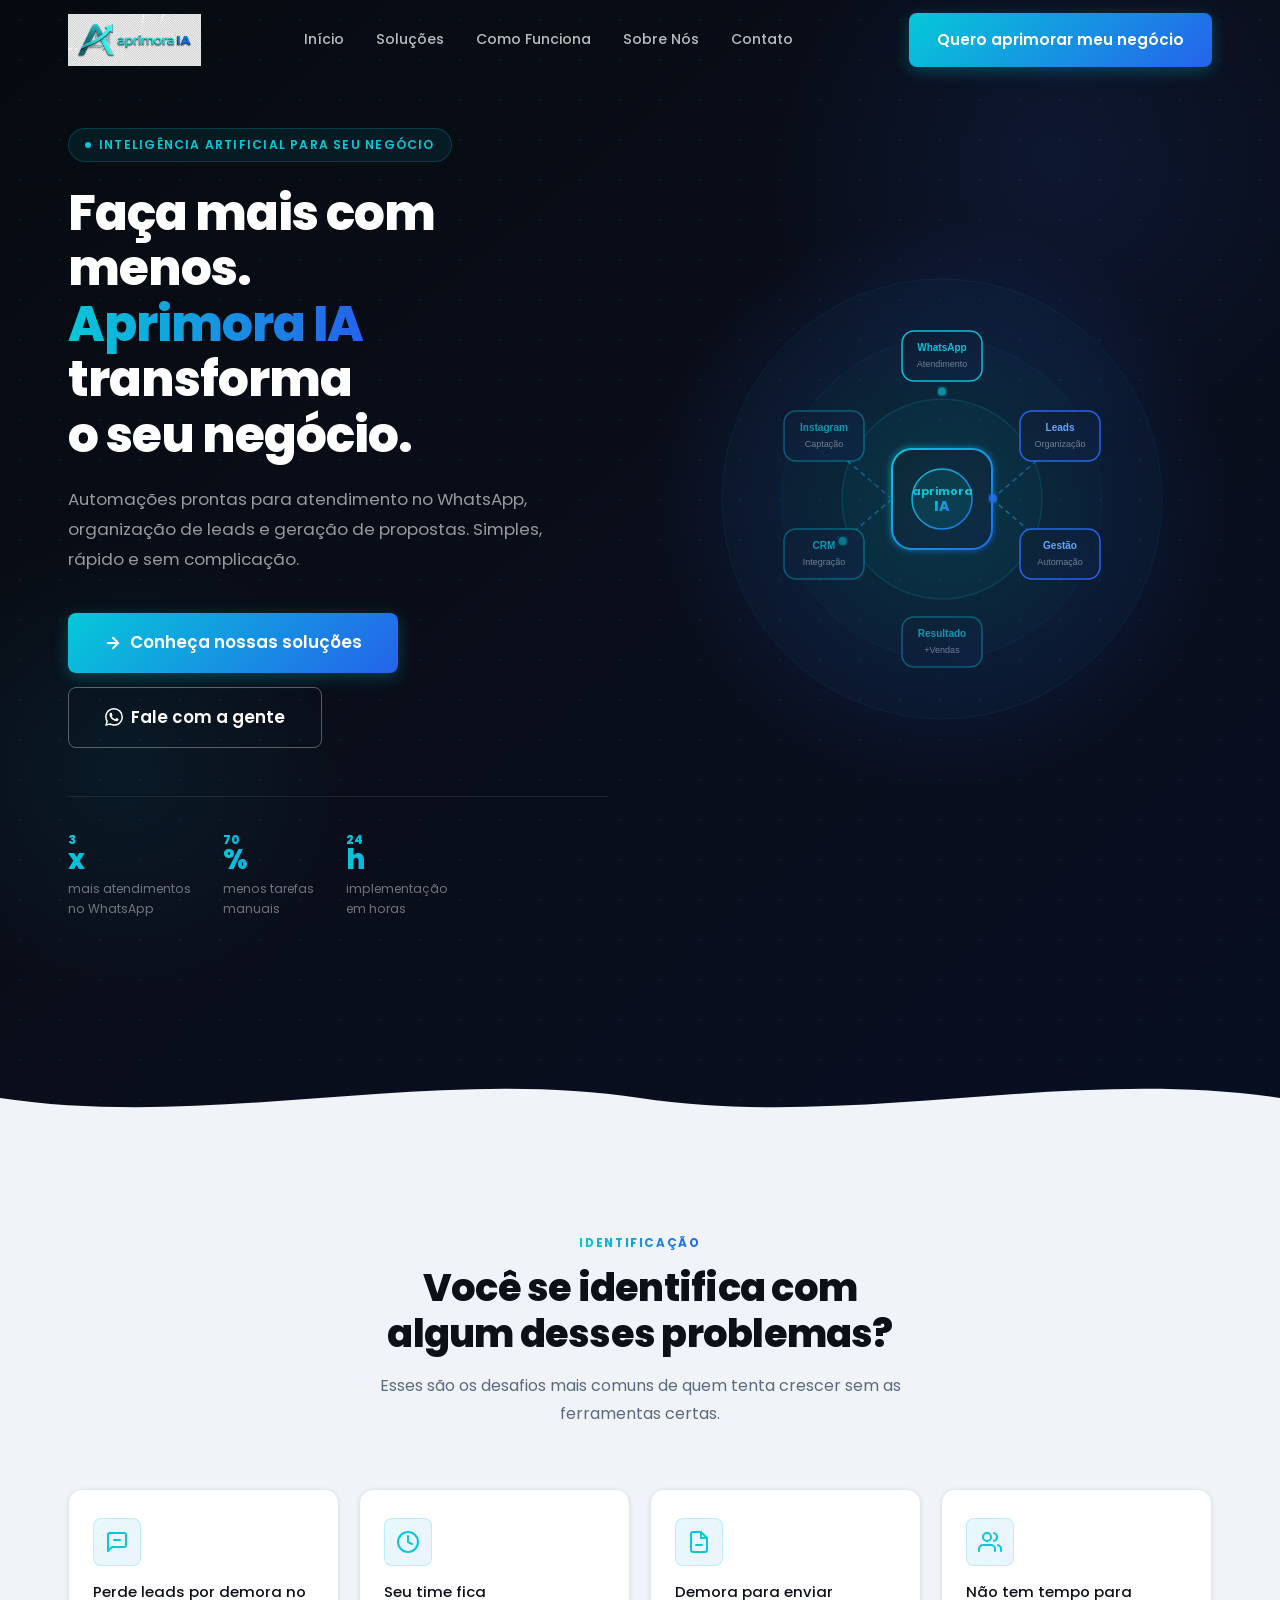
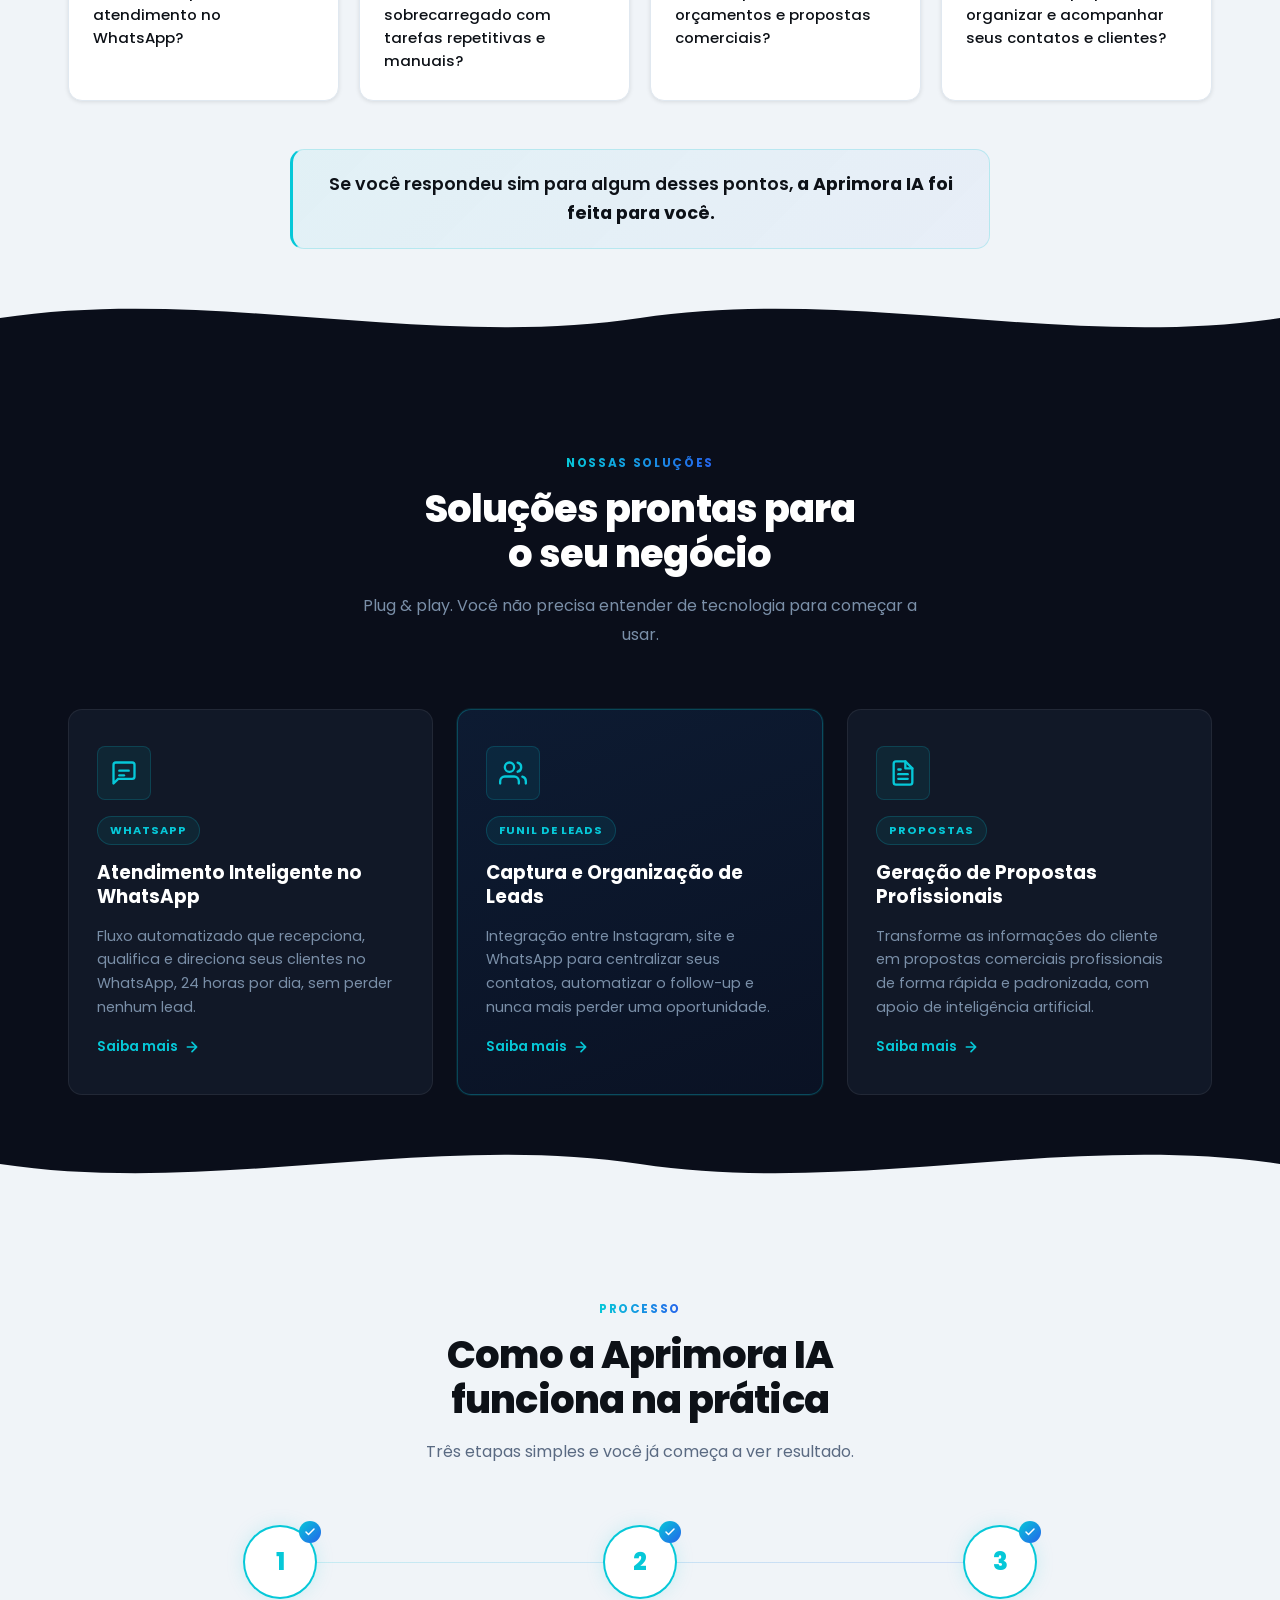
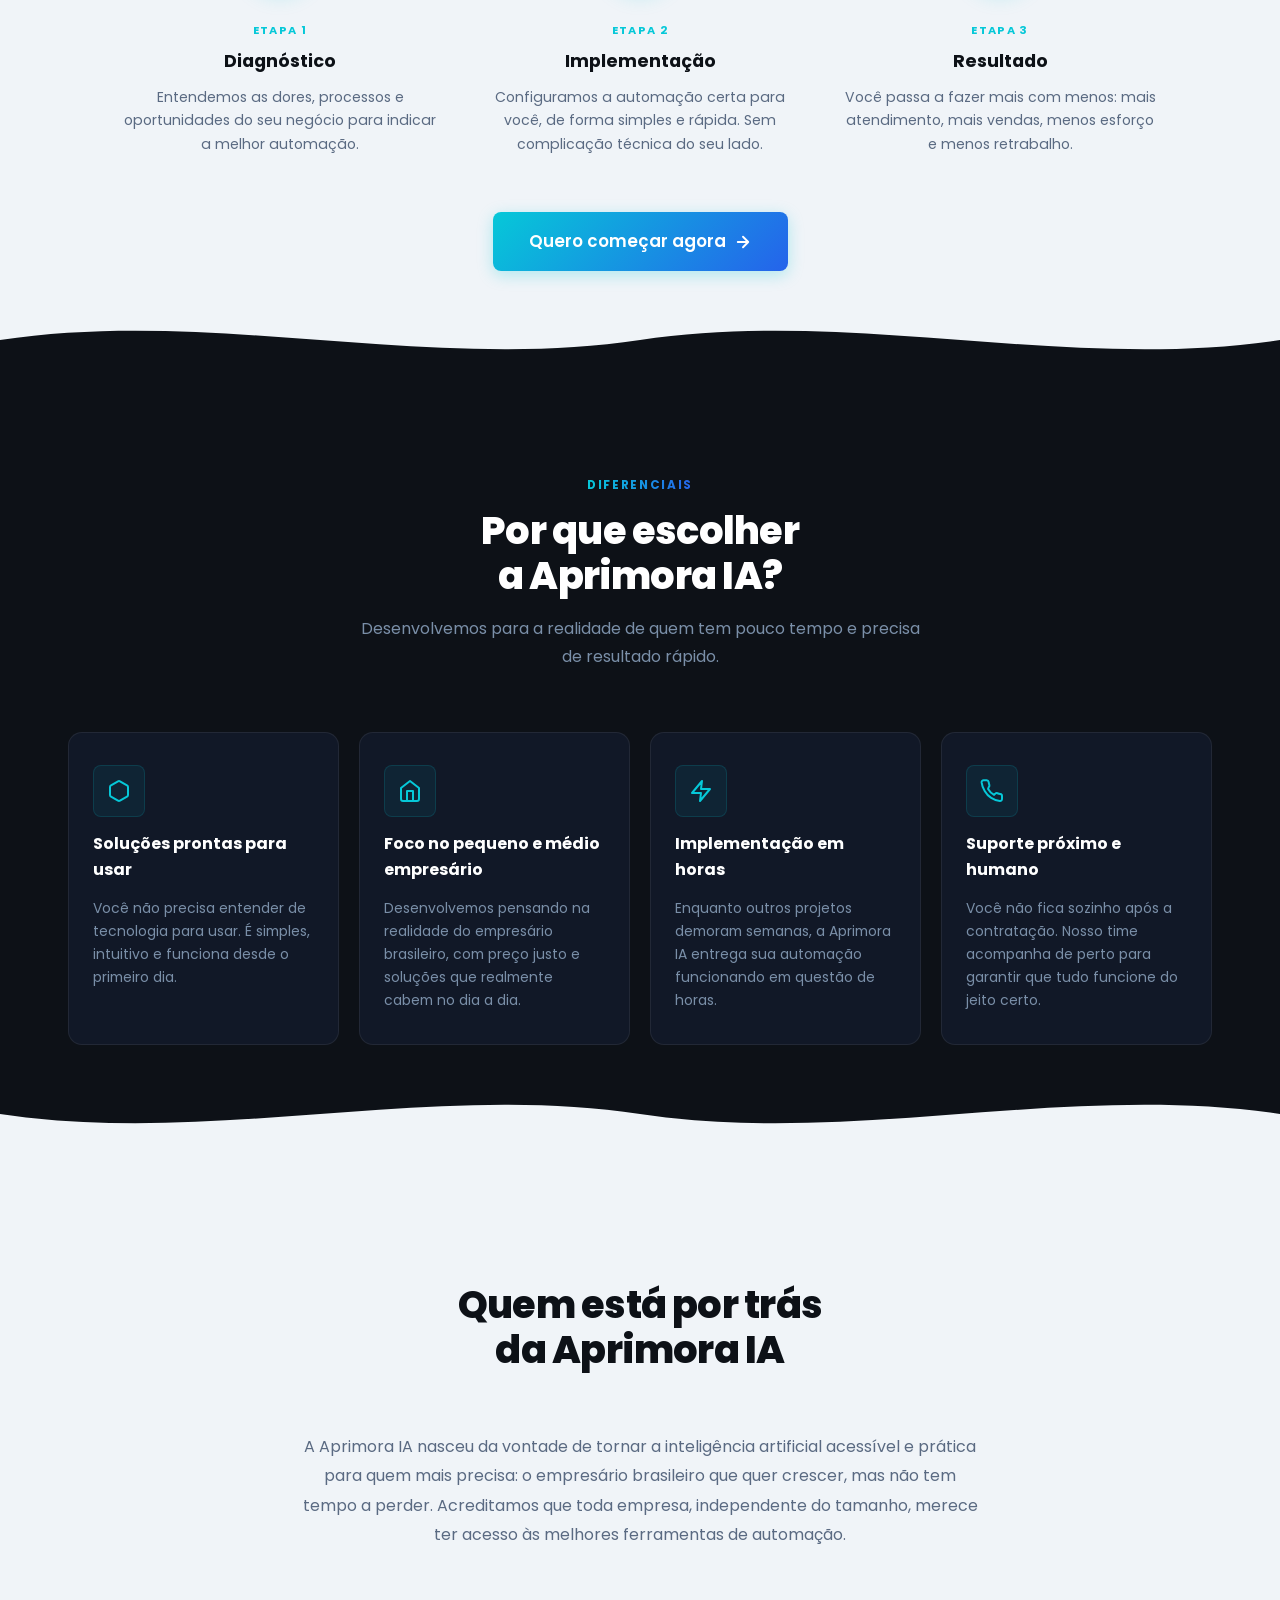
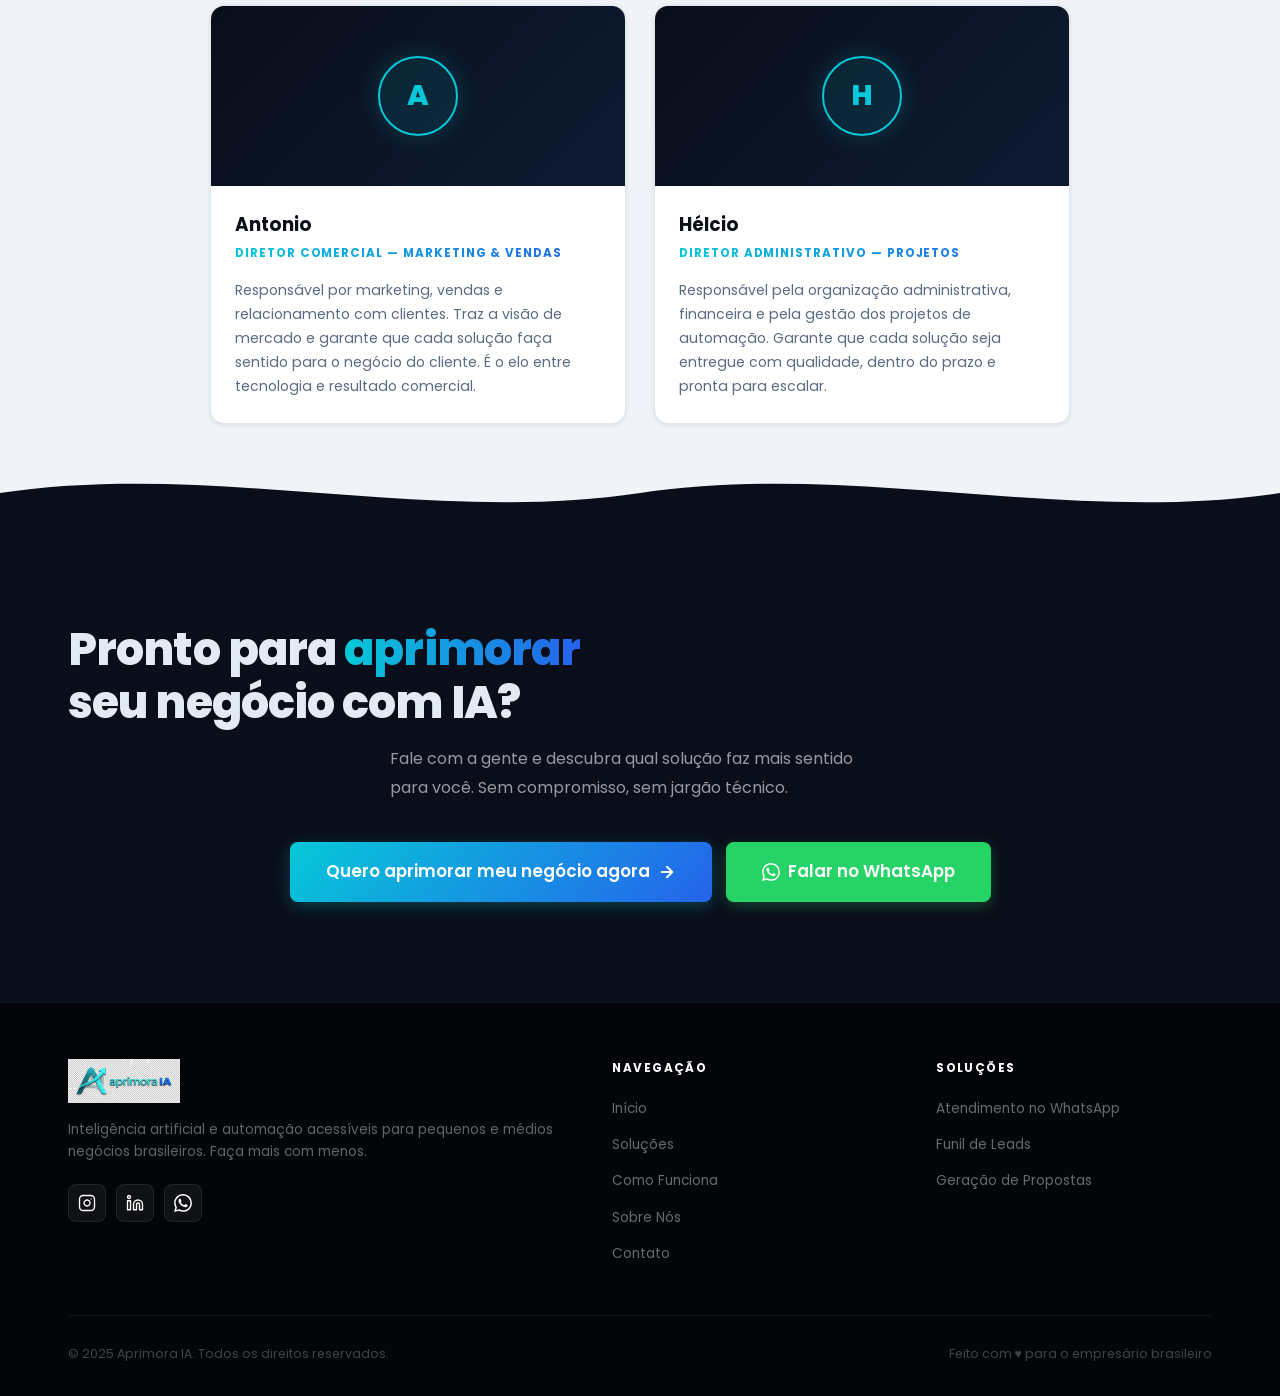
==== index.html @ 44a5aede "feat: aplica logo 3 transparente" ====
<!DOCTYPE html>
<html lang="pt-BR">
<head>
  <meta charset="UTF-8" />
  <meta name="viewport" content="width=device-width, initial-scale=1.0" />
  <meta name="description" content="Aprimora IA — Automações com Inteligência Artificial para pequenos e médios negócios. Atendimento no WhatsApp, organização de leads e geração de propostas." />
  <meta name="keywords" content="automação, inteligência artificial, WhatsApp, leads, propostas, PME, pequenas empresas" />
  <meta property="og:title" content="Aprimora IA — Faça mais com menos" />
  <meta property="og:description" content="Automações prontas para atendimento no WhatsApp, organização de leads e geração de propostas. Simples, rápido e sem complicação." />
  <meta property="og:type" content="website" />
  <title>Aprimora IA — Faça mais com menos</title>
  <link rel="preconnect" href="https://fonts.googleapis.com" />
  <link rel="preconnect" href="https://fonts.gstatic.com" crossorigin />
  <link href="https://fonts.googleapis.com/css2?family=Poppins:wght@400;500;600;700;800&display=swap" rel="stylesheet" />
  <link rel="stylesheet" href="public/css/style.css" />
</head>
<body>

<!-- ==========================================
     HEADER
     ========================================== -->
<header id="header">
  <div class="container">
    <div class="header-inner">
      <a href="#inicio" class="logo">
        <img src="public/logo/logo 3 transparente.png" alt="Aprimora IA" />
      </a>
      <nav class="nav-links">
        <a href="#hero">Início</a>
        <a href="#solucoes">Soluções</a>
        <a href="#como-funciona">Como Funciona</a>
        <a href="#sobre">Sobre Nós</a>
        <a href="#contato">Contato</a>
      </nav>
      <a href="https://wa.me/5500000000000" target="_blank" rel="noopener" class="btn btn-primary nav-cta">
        Quero aprimorar meu negócio
      </a>
      <button class="hamburger" id="hamburger" aria-label="Abrir menu">
        <span></span><span></span><span></span>
      </button>
    </div>
  </div>
</header>

<!-- Mobile Menu -->
<nav class="mobile-menu" id="mobile-menu">
  <a href="#inicio">Início</a>
  <a href="#solucoes">Soluções</a>
  <a href="#como-funciona">Como Funciona</a>
  <a href="#sobre">Sobre Nós</a>
  <a href="#contato">Contato</a>
  <a href="https://wa.me/5500000000000" target="_blank" rel="noopener" class="btn btn-primary">Quero aprimorar meu negócio</a>
</nav>


<!-- ==========================================
     HERO
     ========================================== -->
<section id="hero">
  <div class="hero-bg-dots"></div>
  <div class="ambient-1"></div>
  <div class="ambient-2"></div>
  <div class="container">
    <div class="hero-inner">
      <div class="hero-content">
        <div class="hero-badge fade-in">
          <span class="hero-badge-dot"></span>
          Inteligência Artificial para seu negócio
        </div>
        <h1 class="hero-title fade-in fade-in-delay-1">
          Faça mais com menos.<br />
          <span class="highlight">Aprimora IA</span> transforma<br />
          o seu negócio.
        </h1>
        <p class="hero-subtitle fade-in fade-in-delay-2">
          Automações prontas para atendimento no WhatsApp, organização de leads e geração de propostas. Simples, rápido e sem complicação.
        </p>
        <div class="hero-actions fade-in fade-in-delay-3">
          <a href="#solucoes" class="btn btn-primary btn-lg">
            <!-- Arrow right icon -->
            <svg width="18" height="18" viewBox="0 0 24 24" fill="none" stroke="currentColor" stroke-width="2.5" stroke-linecap="round" stroke-linejoin="round"><path d="M5 12h14M12 5l7 7-7 7"/></svg>
            Conheça nossas soluções
          </a>
          <a href="https://wa.me/5500000000000" target="_blank" rel="noopener" class="btn btn-outline-white btn-lg">
            <!-- WhatsApp icon -->
            <svg width="18" height="18" viewBox="0 0 24 24" fill="currentColor"><path d="M17.472 14.382c-.297-.149-1.758-.867-2.03-.967-.273-.099-.471-.148-.67.15-.197.297-.767.966-.94 1.164-.173.199-.347.223-.644.075-.297-.15-1.255-.463-2.39-1.475-.883-.788-1.48-1.761-1.653-2.059-.173-.297-.018-.458.13-.606.134-.133.298-.347.446-.52.149-.174.198-.298.298-.497.099-.198.05-.371-.025-.52-.075-.149-.669-1.612-.916-2.207-.242-.579-.487-.5-.669-.51-.173-.008-.371-.01-.57-.01-.198 0-.52.074-.792.372-.272.297-1.04 1.016-1.04 2.479 0 1.462 1.065 2.875 1.213 3.074.149.198 2.096 3.2 5.077 4.487.709.306 1.262.489 1.694.625.712.227 1.36.195 1.871.118.571-.085 1.758-.719 2.006-1.413.248-.694.248-1.289.173-1.413-.074-.124-.272-.198-.57-.347m-5.421 7.403h-.004a9.87 9.87 0 01-5.031-1.378l-.361-.214-3.741.982.998-3.648-.235-.374a9.86 9.86 0 01-1.51-5.26c.001-5.45 4.436-9.884 9.888-9.884 2.64 0 5.122 1.03 6.988 2.898a9.825 9.825 0 012.893 6.994c-.003 5.45-4.437 9.884-9.885 9.884m8.413-18.297A11.815 11.815 0 0012.05 0C5.495 0 .16 5.335.157 11.892c0 2.096.547 4.142 1.588 5.945L.057 24l6.305-1.654a11.882 11.882 0 005.683 1.448h.005c6.554 0 11.89-5.335 11.893-11.893a11.821 11.821 0 00-3.48-8.413z"/></svg>
            Fale com a gente
          </a>
        </div>
        <div class="hero-stats fade-in fade-in-delay-4">
          <div class="hero-stat">
            <strong><span data-counter="3">0</span>x</strong>
            <span>mais atendimentos<br />no WhatsApp</span>
          </div>
          <div class="hero-stat">
            <strong><span data-counter="70">0</span>%</strong>
            <span>menos tarefas<br />manuais</span>
          </div>
          <div class="hero-stat">
            <strong><span data-counter="24">0</span>h</strong>
            <span>implementação<br />em horas</span>
          </div>
        </div>
      </div>
      <div class="hero-visual fade-in fade-in-delay-2">
        <div class="hero-svg-wrap">
          <div class="hero-svg-glow"></div>
          <!-- SVG ilustração de IA / automação — cores da logo Aprimora IA -->
          <svg viewBox="0 0 520 480" fill="none" xmlns="http://www.w3.org/2000/svg" aria-hidden="true">
            <defs>
              <linearGradient id="gradCyan" x1="0%" y1="0%" x2="100%" y2="100%">
                <stop offset="0%" stop-color="#06C8D8"/>
                <stop offset="100%" stop-color="#2563EB"/>
              </linearGradient>
              <linearGradient id="gradNode" x1="0%" y1="0%" x2="100%" y2="100%">
                <stop offset="0%" stop-color="#0D1421"/>
                <stop offset="100%" stop-color="#0A1830"/>
              </linearGradient>
              <filter id="glow">
                <feGaussianBlur stdDeviation="3" result="coloredBlur"/>
                <feMerge><feMergeNode in="coloredBlur"/><feMergeNode in="SourceGraphic"/></feMerge>
              </filter>
            </defs>

            <!-- Background circles -->
            <circle cx="260" cy="240" r="220" fill="rgba(6,200,216,0.02)" stroke="rgba(6,200,216,0.08)" stroke-width="1"/>
            <circle cx="260" cy="240" r="160" fill="rgba(6,200,216,0.02)" stroke="rgba(37,99,235,0.10)" stroke-width="1"/>
            <circle cx="260" cy="240" r="100" fill="rgba(6,200,216,0.04)" stroke="rgba(6,200,216,0.15)" stroke-width="1.5"/>

            <!-- Central AI node -->
            <rect x="210" y="190" width="100" height="100" rx="20" fill="url(#gradNode)" stroke="url(#gradCyan)" stroke-width="2" filter="url(#glow)"/>
            <circle cx="260" cy="240" r="30" fill="rgba(6,200,216,0.10)" stroke="url(#gradCyan)" stroke-width="1.5"/>
            <text x="260" y="236" text-anchor="middle" font-family="Poppins, sans-serif" font-size="11" font-weight="700" fill="#06C8D8">aprimora</text>
            <text x="260" y="252" text-anchor="middle" font-family="Poppins, sans-serif" font-size="14" font-weight="800" fill="url(#gradCyan)">IA</text>

            <!-- Connecting lines -->
            <line x1="260" y1="190" x2="260" y2="122" stroke="url(#gradCyan)" stroke-width="1.5" stroke-dasharray="5,4" opacity="0.5"/>
            <line x1="310" y1="240" x2="378" y2="182" stroke="url(#gradCyan)" stroke-width="1.5" stroke-dasharray="5,4" opacity="0.5"/>
            <line x1="310" y1="240" x2="378" y2="298" stroke="url(#gradCyan)" stroke-width="1.5" stroke-dasharray="5,4" opacity="0.5"/>
            <line x1="210" y1="240" x2="142" y2="182" stroke="url(#gradCyan)" stroke-width="1.5" stroke-dasharray="5,4" opacity="0.5"/>
            <line x1="210" y1="240" x2="142" y2="298" stroke="url(#gradCyan)" stroke-width="1.5" stroke-dasharray="5,4" opacity="0.5"/>
            <line x1="260" y1="290" x2="260" y2="358" stroke="url(#gradCyan)" stroke-width="1.5" stroke-dasharray="5,4" opacity="0.5"/>

            <!-- WhatsApp node -->
            <rect x="220" y="72" width="80" height="50" rx="12" fill="url(#gradNode)" stroke="#06C8D8" stroke-width="1.5"/>
            <text x="260" y="92" text-anchor="middle" font-family="sans-serif" font-size="10" fill="#06C8D8" font-weight="700">WhatsApp</text>
            <text x="260" y="108" text-anchor="middle" font-family="sans-serif" font-size="9" fill="rgba(255,255,255,0.45)">Atendimento</text>

            <!-- Leads node -->
            <rect x="338" y="152" width="80" height="50" rx="12" fill="url(#gradNode)" stroke="#2563EB" stroke-width="1.5"/>
            <text x="378" y="172" text-anchor="middle" font-family="sans-serif" font-size="10" fill="#6EA8FE" font-weight="700">Leads</text>
            <text x="378" y="188" text-anchor="middle" font-family="sans-serif" font-size="9" fill="rgba(255,255,255,0.45)">Organização</text>

            <!-- Gestão node -->
            <rect x="338" y="270" width="80" height="50" rx="12" fill="url(#gradNode)" stroke="#2563EB" stroke-width="1.5"/>
            <text x="378" y="290" text-anchor="middle" font-family="sans-serif" font-size="10" fill="#6EA8FE" font-weight="700">Gestão</text>
            <text x="378" y="306" text-anchor="middle" font-family="sans-serif" font-size="9" fill="rgba(255,255,255,0.45)">Automação</text>

            <!-- Instagram node -->
            <rect x="102" y="152" width="80" height="50" rx="12" fill="url(#gradNode)" stroke="rgba(6,200,216,0.4)" stroke-width="1.5"/>
            <text x="142" y="172" text-anchor="middle" font-family="sans-serif" font-size="10" fill="rgba(6,200,216,0.75)" font-weight="700">Instagram</text>
            <text x="142" y="188" text-anchor="middle" font-family="sans-serif" font-size="9" fill="rgba(255,255,255,0.45)">Captação</text>

            <!-- CRM node -->
            <rect x="102" y="270" width="80" height="50" rx="12" fill="url(#gradNode)" stroke="rgba(6,200,216,0.4)" stroke-width="1.5"/>
            <text x="142" y="290" text-anchor="middle" font-family="sans-serif" font-size="10" fill="rgba(6,200,216,0.75)" font-weight="700">CRM</text>
            <text x="142" y="306" text-anchor="middle" font-family="sans-serif" font-size="9" fill="rgba(255,255,255,0.45)">Integração</text>

            <!-- Result node -->
            <rect x="220" y="358" width="80" height="50" rx="12" fill="url(#gradNode)" stroke="rgba(6,200,216,0.4)" stroke-width="1.5"/>
            <text x="260" y="378" text-anchor="middle" font-family="sans-serif" font-size="10" fill="rgba(6,200,216,0.75)" font-weight="700">Resultado</text>
            <text x="260" y="394" text-anchor="middle" font-family="sans-serif" font-size="9" fill="rgba(255,255,255,0.45)">+Vendas</text>

            <!-- Animated dots -->
            <circle r="4" fill="#06C8D8" opacity="0.9" filter="url(#glow)">
              <animateMotion dur="3s" repeatCount="indefinite" path="M260,190 L260,122"/>
              <animate attributeName="opacity" values="0.9;0.2;0.9" dur="3s" repeatCount="indefinite"/>
            </circle>
            <circle r="4" fill="#2563EB" opacity="0.9" filter="url(#glow)">
              <animateMotion dur="2.5s" repeatCount="indefinite" path="M310,240 L378,182"/>
              <animate attributeName="opacity" values="0.9;0.2;0.9" dur="2.5s" repeatCount="indefinite"/>
            </circle>
            <circle r="4" fill="#06C8D8" opacity="0.9" filter="url(#glow)">
              <animateMotion dur="3.5s" repeatCount="indefinite" path="M210,240 L142,298"/>
              <animate attributeName="opacity" values="0.9;0.2;0.9" dur="3.5s" repeatCount="indefinite"/>
            </circle>
          </svg>
        </div>
      </div>
    </div>
  </div>
  <!-- Wave: dark → light -->
  <div class="wave-divider">
    <svg viewBox="0 0 1440 72" xmlns="http://www.w3.org/2000/svg" preserveAspectRatio="none">
      <path d="M0,36 C240,72 480,0 720,36 C960,72 1200,0 1440,36 L1440,72 L0,72 Z" fill="#F0F4F8"/>
    </svg>
  </div>
</section>


<!-- ==========================================
     DORES (light — par 2)
     ========================================== -->
<section id="dores" class="s-light">
  <div class="container">
    <div class="section-header">
      <span class="section-tag fade-in">Identificação</span>
      <h2 class="section-title fade-in fade-in-delay-1">Você se identifica com<br />algum desses problemas?</h2>
      <p class="section-subtitle fade-in fade-in-delay-2">Esses são os desafios mais comuns de quem tenta crescer sem as ferramentas certas.</p>
    </div>
    <div class="dores-grid">
      <div class="dor-card fade-in fade-in-delay-1">
        <div class="dor-icon">
          <svg width="24" height="24" viewBox="0 0 24 24" fill="none" stroke="#06C8D8" stroke-width="2" stroke-linecap="round" stroke-linejoin="round"><path d="M21 15a2 2 0 0 1-2 2H7l-4 4V5a2 2 0 0 1 2-2h14a2 2 0 0 1 2 2z"/><line x1="9" y1="10" x2="15" y2="10"/></svg>
        </div>
        <p>Perde leads por demora no atendimento no WhatsApp?</p>
      </div>
      <div class="dor-card fade-in fade-in-delay-2">
        <div class="dor-icon">
          <svg width="24" height="24" viewBox="0 0 24 24" fill="none" stroke="#06C8D8" stroke-width="2" stroke-linecap="round" stroke-linejoin="round"><circle cx="12" cy="12" r="10"/><polyline points="12,6 12,12 16,14"/></svg>
        </div>
        <p>Seu time fica sobrecarregado com tarefas repetitivas e manuais?</p>
      </div>
      <div class="dor-card fade-in fade-in-delay-3">
        <div class="dor-icon">
          <svg width="24" height="24" viewBox="0 0 24 24" fill="none" stroke="#06C8D8" stroke-width="2" stroke-linecap="round" stroke-linejoin="round"><path d="M14 2H6a2 2 0 0 0-2 2v16a2 2 0 0 0 2 2h12a2 2 0 0 0 2-2V8z"/><polyline points="14,2 14,8 20,8"/><line x1="9" y1="15" x2="15" y2="15"/></svg>
        </div>
        <p>Demora para enviar orçamentos e propostas comerciais?</p>
      </div>
      <div class="dor-card fade-in fade-in-delay-4">
        <div class="dor-icon">
          <svg width="24" height="24" viewBox="0 0 24 24" fill="none" stroke="#06C8D8" stroke-width="2" stroke-linecap="round" stroke-linejoin="round"><path d="M17 21v-2a4 4 0 0 0-4-4H5a4 4 0 0 0-4 4v2"/><circle cx="9" cy="7" r="4"/><path d="M23 21v-2a4 4 0 0 0-3-3.87"/><path d="M16 3.13a4 4 0 0 1 0 7.75"/></svg>
        </div>
        <p>Não tem tempo para organizar e acompanhar seus contatos e clientes?</p>
      </div>
    </div>
    <div class="dores-transition fade-in">
      Se você respondeu sim para algum desses pontos, <strong>a Aprimora IA foi feita para você.</strong>
    </div>
  </div>
  <!-- Wave: light → dark -->
  <div class="wave-divider">
    <svg viewBox="0 0 1440 72" xmlns="http://www.w3.org/2000/svg" preserveAspectRatio="none">
      <path d="M0,36 C240,0 480,72 720,36 C960,0 1200,72 1440,36 L1440,72 L0,72 Z" fill="#0A0E1A"/>
    </svg>
  </div>
</section>


<!-- ==========================================
     SOLUÇÕES (dark — ímpar 3)
     ========================================== -->
<section id="solucoes" class="s-dark">
  <div class="container">
    <div class="section-header">
      <span class="section-tag fade-in">Nossas Soluções</span>
      <h2 class="section-title fade-in fade-in-delay-1">Soluções prontas para<br />o seu negócio</h2>
      <p class="section-subtitle fade-in fade-in-delay-2">Plug &amp; play. Você não precisa entender de tecnologia para começar a usar.</p>
    </div>
    <div class="solucoes-grid">
      <!-- Card 1 -->
      <div class="solucao-card fade-in fade-in-delay-1">
        <div class="solucao-icon-wrap">
          <svg width="28" height="28" viewBox="0 0 24 24" fill="none" stroke="#06C8D8" stroke-width="2" stroke-linecap="round" stroke-linejoin="round"><path d="M21 15a2 2 0 0 1-2 2H7l-4 4V5a2 2 0 0 1 2-2h14a2 2 0 0 1 2 2z"/><line x1="8" y1="10" x2="16" y2="10"/><line x1="8" y1="14" x2="12" y2="14"/></svg>
        </div>
        <span class="solucao-tag">WhatsApp</span>
        <h3 class="solucao-title">Atendimento Inteligente no WhatsApp</h3>
        <p class="solucao-desc">Fluxo automatizado que recepciona, qualifica e direciona seus clientes no WhatsApp, 24 horas por dia, sem perder nenhum lead.</p>
        <a href="https://wa.me/5500000000000" target="_blank" rel="noopener" class="solucao-link">
          Saiba mais
          <svg width="16" height="16" viewBox="0 0 24 24" fill="none" stroke="currentColor" stroke-width="2.5" stroke-linecap="round" stroke-linejoin="round"><path d="M5 12h14M12 5l7 7-7 7"/></svg>
        </a>
      </div>
      <!-- Card 2 (featured) -->
      <div class="solucao-card featured fade-in fade-in-delay-2">
        <div class="solucao-icon-wrap">
          <svg width="28" height="28" viewBox="0 0 24 24" fill="none" stroke="#06C8D8" stroke-width="2" stroke-linecap="round" stroke-linejoin="round"><path d="M17 21v-2a4 4 0 0 0-4-4H5a4 4 0 0 0-4 4v2"/><circle cx="9" cy="7" r="4"/><path d="M23 21v-2a4 4 0 0 0-3-3.87"/><path d="M16 3.13a4 4 0 0 1 0 7.75"/></svg>
        </div>
        <span class="solucao-tag">Funil de Leads</span>
        <h3 class="solucao-title">Captura e Organização de Leads</h3>
        <p class="solucao-desc">Integração entre Instagram, site e WhatsApp para centralizar seus contatos, automatizar o follow-up e nunca mais perder uma oportunidade.</p>
        <a href="https://wa.me/5500000000000" target="_blank" rel="noopener" class="solucao-link">
          Saiba mais
          <svg width="16" height="16" viewBox="0 0 24 24" fill="none" stroke="currentColor" stroke-width="2.5" stroke-linecap="round" stroke-linejoin="round"><path d="M5 12h14M12 5l7 7-7 7"/></svg>
        </a>
      </div>
      <!-- Card 3 -->
      <div class="solucao-card fade-in fade-in-delay-3">
        <div class="solucao-icon-wrap">
          <svg width="28" height="28" viewBox="0 0 24 24" fill="none" stroke="#06C8D8" stroke-width="2" stroke-linecap="round" stroke-linejoin="round"><path d="M14 2H6a2 2 0 0 0-2 2v16a2 2 0 0 0 2 2h12a2 2 0 0 0 2-2V8z"/><polyline points="14,2 14,8 20,8"/><line x1="16" y1="13" x2="8" y2="13"/><line x1="16" y1="17" x2="8" y2="17"/><polyline points="10,9 9,9 8,9"/></svg>
        </div>
        <span class="solucao-tag">Propostas</span>
        <h3 class="solucao-title">Geração de Propostas Profissionais</h3>
        <p class="solucao-desc">Transforme as informações do cliente em propostas comerciais profissionais de forma rápida e padronizada, com apoio de inteligência artificial.</p>
        <a href="https://wa.me/5500000000000" target="_blank" rel="noopener" class="solucao-link">
          Saiba mais
          <svg width="16" height="16" viewBox="0 0 24 24" fill="none" stroke="currentColor" stroke-width="2.5" stroke-linecap="round" stroke-linejoin="round"><path d="M5 12h14M12 5l7 7-7 7"/></svg>
        </a>
      </div>
    </div>
  </div>
  <!-- Wave: dark → light -->
  <div class="wave-divider">
    <svg viewBox="0 0 1440 72" xmlns="http://www.w3.org/2000/svg" preserveAspectRatio="none">
      <path d="M0,36 C240,72 480,0 720,36 C960,72 1200,0 1440,36 L1440,72 L0,72 Z" fill="#F0F4F8"/>
    </svg>
  </div>
</section>


<!-- ==========================================
     COMO FUNCIONA (light — par 4)
     ========================================== -->
<section id="como-funciona" class="s-light">
  <div class="container">
    <div class="section-header">
      <span class="section-tag fade-in">Processo</span>
      <h2 class="section-title fade-in fade-in-delay-1">Como a Aprimora IA<br />funciona na prática</h2>
      <p class="section-subtitle fade-in fade-in-delay-2">Três etapas simples e você já começa a ver resultado.</p>
    </div>
    <div class="steps-wrapper">
      <div class="step fade-in fade-in-delay-1">
        <div class="step-number">
          1
          <div class="step-icon">
            <svg width="12" height="12" viewBox="0 0 24 24" fill="none" stroke="white" stroke-width="3" stroke-linecap="round" stroke-linejoin="round"><polyline points="20,6 9,17 4,12"/></svg>
          </div>
        </div>
        <span class="step-label">Etapa 1</span>
        <h3 class="step-title">Diagnóstico</h3>
        <p class="step-desc">Entendemos as dores, processos e oportunidades do seu negócio para indicar a melhor automação.</p>
      </div>
      <div class="step fade-in fade-in-delay-2">
        <div class="step-number">
          2
          <div class="step-icon">
            <svg width="12" height="12" viewBox="0 0 24 24" fill="none" stroke="white" stroke-width="3" stroke-linecap="round" stroke-linejoin="round"><polyline points="20,6 9,17 4,12"/></svg>
          </div>
        </div>
        <span class="step-label">Etapa 2</span>
        <h3 class="step-title">Implementação</h3>
        <p class="step-desc">Configuramos a automação certa para você, de forma simples e rápida. Sem complicação técnica do seu lado.</p>
      </div>
      <div class="step fade-in fade-in-delay-3">
        <div class="step-number">
          3
          <div class="step-icon">
            <svg width="12" height="12" viewBox="0 0 24 24" fill="none" stroke="white" stroke-width="3" stroke-linecap="round" stroke-linejoin="round"><polyline points="20,6 9,17 4,12"/></svg>
          </div>
        </div>
        <span class="step-label">Etapa 3</span>
        <h3 class="step-title">Resultado</h3>
        <p class="step-desc">Você passa a fazer mais com menos: mais atendimento, mais vendas, menos esforço e menos retrabalho.</p>
      </div>
    </div>
    <div class="como-funciona-cta fade-in">
      <a href="https://wa.me/5500000000000" target="_blank" rel="noopener" class="btn btn-primary btn-lg">
        Quero começar agora
        <svg width="18" height="18" viewBox="0 0 24 24" fill="none" stroke="currentColor" stroke-width="2.5" stroke-linecap="round" stroke-linejoin="round"><path d="M5 12h14M12 5l7 7-7 7"/></svg>
      </a>
    </div>
  </div>
  <!-- Wave: light → dark -->
  <div class="wave-divider">
    <svg viewBox="0 0 1440 72" xmlns="http://www.w3.org/2000/svg" preserveAspectRatio="none">
      <path d="M0,36 C240,0 480,72 720,36 C960,0 1200,72 1440,36 L1440,72 L0,72 Z" fill="#0D1117"/>
    </svg>
  </div>
</section>


<!-- ==========================================
     DIFERENCIAIS (dark — ímpar 5)
     ========================================== -->
<section id="diferenciais" class="s-dark">
  <div class="container">
    <div class="section-header">
      <span class="section-tag fade-in">Diferenciais</span>
      <h2 class="section-title fade-in fade-in-delay-1">Por que escolher<br />a Aprimora IA?</h2>
      <p class="section-subtitle fade-in fade-in-delay-2">Desenvolvemos para a realidade de quem tem pouco tempo e precisa de resultado rápido.</p>
    </div>
    <div class="diferenciais-grid">
      <div class="diferencial-item fade-in fade-in-delay-1">
        <div class="dif-icon">
          <svg width="24" height="24" viewBox="0 0 24 24" fill="none" stroke="#06C8D8" stroke-width="2" stroke-linecap="round" stroke-linejoin="round"><path d="M21 16V8a2 2 0 0 0-1-1.73l-7-4a2 2 0 0 0-2 0l-7 4A2 2 0 0 0 3 8v8a2 2 0 0 0 1 1.73l7 4a2 2 0 0 0 2 0l7-4A2 2 0 0 0 21 16z"/></svg>
        </div>
        <h3 class="dif-title">Soluções prontas para usar</h3>
        <p class="dif-desc">Você não precisa entender de tecnologia para usar. É simples, intuitivo e funciona desde o primeiro dia.</p>
      </div>
      <div class="diferencial-item fade-in fade-in-delay-2">
        <div class="dif-icon">
          <svg width="24" height="24" viewBox="0 0 24 24" fill="none" stroke="#06C8D8" stroke-width="2" stroke-linecap="round" stroke-linejoin="round"><path d="M3 9l9-7 9 7v11a2 2 0 0 1-2 2H5a2 2 0 0 1-2-2z"/><polyline points="9,22 9,12 15,12 15,22"/></svg>
        </div>
        <h3 class="dif-title">Foco no pequeno e médio empresário</h3>
        <p class="dif-desc">Desenvolvemos pensando na realidade do empresário brasileiro, com preço justo e soluções que realmente cabem no dia a dia.</p>
      </div>
      <div class="diferencial-item fade-in fade-in-delay-3">
        <div class="dif-icon">
          <svg width="24" height="24" viewBox="0 0 24 24" fill="none" stroke="#06C8D8" stroke-width="2" stroke-linecap="round" stroke-linejoin="round"><polygon points="13,2 3,14 12,14 11,22 21,10 12,10 13,2"/></svg>
        </div>
        <h3 class="dif-title">Implementação em horas</h3>
        <p class="dif-desc">Enquanto outros projetos demoram semanas, a Aprimora IA entrega sua automação funcionando em questão de horas.</p>
      </div>
      <div class="diferencial-item fade-in fade-in-delay-4">
        <div class="dif-icon">
          <svg width="24" height="24" viewBox="0 0 24 24" fill="none" stroke="#06C8D8" stroke-width="2" stroke-linecap="round" stroke-linejoin="round"><path d="M22 16.92v3a2 2 0 0 1-2.18 2 19.79 19.79 0 0 1-8.63-3.07A19.5 19.5 0 0 1 4.69 12 19.79 19.79 0 0 1 1.61 3.44a2 2 0 0 1 2-2.18h3a2 2 0 0 1 2 1.72c.127.96.361 1.903.7 2.81a2 2 0 0 1-.45 2.11L8.09 9.91a16 16 0 0 0 6 6l1.27-1.27a2 2 0 0 1 2.11-.45c.907.339 1.85.573 2.81.7A2 2 0 0 1 22 16.92z"/></svg>
        </div>
        <h3 class="dif-title">Suporte próximo e humano</h3>
        <p class="dif-desc">Você não fica sozinho após a contratação. Nosso time acompanha de perto para garantir que tudo funcione do jeito certo.</p>
      </div>
    </div>
  </div>
  <!-- Wave: dark → light -->
  <div class="wave-divider">
    <svg viewBox="0 0 1440 72" xmlns="http://www.w3.org/2000/svg" preserveAspectRatio="none">
      <path d="M0,36 C240,72 480,0 720,36 C960,72 1200,0 1440,36 L1440,72 L0,72 Z" fill="#F0F4F8"/>
    </svg>
  </div>
</section>


<!-- ==========================================
     SOBRE NÓS (light — par 6)
     ========================================== -->
<section id="sobre" class="s-light">
  <div class="container">
    <div class="section-header">
      <span class="section-tag fade-in">Sobre Nós</span>
      <h2 class="section-title fade-in fade-in-delay-1">Quem está por trás<br />da Aprimora IA</h2>
    </div>
    <p class="sobre-intro fade-in">
      A Aprimora IA nasceu da vontade de tornar a inteligência artificial acessível e prática para quem mais precisa: o empresário brasileiro que quer crescer, mas não tem tempo a perder. Acreditamos que toda empresa, independente do tamanho, merece ter acesso às melhores ferramentas de automação.
    </p>
    <div class="socios-grid">
      <div class="socio-card fade-in fade-in-delay-1">
        <div class="socio-photo">
          <div class="socio-initials">A</div>
        </div>
        <div class="socio-body">
          <h3 class="socio-name">Antonio</h3>
          <p class="socio-role">Diretor Comercial — Marketing &amp; Vendas</p>
          <p class="socio-desc">Responsável por marketing, vendas e relacionamento com clientes. Traz a visão de mercado e garante que cada solução faça sentido para o negócio do cliente. É o elo entre tecnologia e resultado comercial.</p>
        </div>
      </div>
      <div class="socio-card fade-in fade-in-delay-2">
        <div class="socio-photo">
          <div class="socio-initials">H</div>
        </div>
        <div class="socio-body">
          <h3 class="socio-name">Hélcio</h3>
          <p class="socio-role">Diretor Administrativo — Projetos</p>
          <p class="socio-desc">Responsável pela organização administrativa, financeira e pela gestão dos projetos de automação. Garante que cada solução seja entregue com qualidade, dentro do prazo e pronta para escalar.</p>
        </div>
      </div>
    </div>
  </div>
  <!-- Wave: light → dark -->
  <div class="wave-divider">
    <svg viewBox="0 0 1440 72" xmlns="http://www.w3.org/2000/svg" preserveAspectRatio="none">
      <path d="M0,36 C240,0 480,72 720,36 C960,0 1200,72 1440,36 L1440,72 L0,72 Z" fill="#0A0E1A"/>
    </svg>
  </div>
</section>


<!-- ==========================================
     CTA FINAL
     ========================================== -->
<section id="contato" id="cta-final">
  <div class="container" style="position:relative; z-index:1;">
    <h2 class="cta-final-title fade-in">
      Pronto para <span class="highlight">aprimorar</span><br />seu negócio com IA?
    </h2>
    <p class="cta-final-sub fade-in fade-in-delay-1">
      Fale com a gente e descubra qual solução faz mais sentido para você. Sem compromisso, sem jargão técnico.
    </p>
    <div class="cta-final-actions fade-in fade-in-delay-2">
      <a href="https://wa.me/5500000000000" target="_blank" rel="noopener" class="btn btn-primary btn-lg">
        Quero aprimorar meu negócio agora
        <svg width="18" height="18" viewBox="0 0 24 24" fill="none" stroke="currentColor" stroke-width="2.5" stroke-linecap="round" stroke-linejoin="round"><path d="M5 12h14M12 5l7 7-7 7"/></svg>
      </a>
      <a href="https://wa.me/5500000000000" target="_blank" rel="noopener" class="btn btn-whatsapp btn-lg">
        <svg width="18" height="18" viewBox="0 0 24 24" fill="currentColor"><path d="M17.472 14.382c-.297-.149-1.758-.867-2.03-.967-.273-.099-.471-.148-.67.15-.197.297-.767.966-.94 1.164-.173.199-.347.223-.644.075-.297-.15-1.255-.463-2.39-1.475-.883-.788-1.48-1.761-1.653-2.059-.173-.297-.018-.458.13-.606.134-.133.298-.347.446-.52.149-.174.198-.298.298-.497.099-.198.05-.371-.025-.52-.075-.149-.669-1.612-.916-2.207-.242-.579-.487-.5-.669-.51-.173-.008-.371-.01-.57-.01-.198 0-.52.074-.792.372-.272.297-1.04 1.016-1.04 2.479 0 1.462 1.065 2.875 1.213 3.074.149.198 2.096 3.2 5.077 4.487.709.306 1.262.489 1.694.625.712.227 1.36.195 1.871.118.571-.085 1.758-.719 2.006-1.413.248-.694.248-1.289.173-1.413-.074-.124-.272-.198-.57-.347m-5.421 7.403h-.004a9.87 9.87 0 01-5.031-1.378l-.361-.214-3.741.982.998-3.648-.235-.374a9.86 9.86 0 01-1.51-5.26c.001-5.45 4.436-9.884 9.888-9.884 2.64 0 5.122 1.03 6.988 2.898a9.825 9.825 0 012.893 6.994c-.003 5.45-4.437 9.884-9.885 9.884m8.413-18.297A11.815 11.815 0 0012.05 0C5.495 0 .16 5.335.157 11.892c0 2.096.547 4.142 1.588 5.945L.057 24l6.305-1.654a11.882 11.882 0 005.683 1.448h.005c6.554 0 11.89-5.335 11.893-11.893a11.821 11.821 0 00-3.48-8.413z"/></svg>
        Falar no WhatsApp
      </a>
    </div>
  </div>
</section>


<!-- ==========================================
     FOOTER
     ========================================== -->
<footer>
  <div class="container">
    <div class="footer-inner">
      <div class="footer-brand">
        <div class="logo">
          <img src="public/logo/logo 3 transparente.png" alt="Aprimora IA" />
        </div>
        <p class="footer-tagline">
          Inteligência artificial e automação acessíveis para pequenos e médios negócios brasileiros. Faça mais com menos.
        </p>
        <div class="footer-social">
          <!-- Instagram -->
          <a href="#" target="_blank" rel="noopener" class="social-btn" aria-label="Instagram">
            <svg width="18" height="18" viewBox="0 0 24 24" fill="none" stroke="white" stroke-width="1.8" stroke-linecap="round" stroke-linejoin="round"><rect x="2" y="2" width="20" height="20" rx="5" ry="5"/><path d="M16 11.37A4 4 0 1 1 12.63 8 4 4 0 0 1 16 11.37z"/><line x1="17.5" y1="6.5" x2="17.51" y2="6.5"/></svg>
          </a>
          <!-- LinkedIn -->
          <a href="#" target="_blank" rel="noopener" class="social-btn" aria-label="LinkedIn">
            <svg width="18" height="18" viewBox="0 0 24 24" fill="none" stroke="white" stroke-width="1.8" stroke-linecap="round" stroke-linejoin="round"><path d="M16 8a6 6 0 0 1 6 6v7h-4v-7a2 2 0 0 0-2-2 2 2 0 0 0-2 2v7h-4v-7a6 6 0 0 1 6-6z"/><rect x="2" y="9" width="4" height="12"/><circle cx="4" cy="4" r="2"/></svg>
          </a>
          <!-- WhatsApp -->
          <a href="https://wa.me/5500000000000" target="_blank" rel="noopener" class="social-btn" aria-label="WhatsApp">
            <svg width="18" height="18" viewBox="0 0 24 24" fill="white"><path d="M17.472 14.382c-.297-.149-1.758-.867-2.03-.967-.273-.099-.471-.148-.67.15-.197.297-.767.966-.94 1.164-.173.199-.347.223-.644.075-.297-.15-1.255-.463-2.39-1.475-.883-.788-1.48-1.761-1.653-2.059-.173-.297-.018-.458.13-.606.134-.133.298-.347.446-.52.149-.174.198-.298.298-.497.099-.198.05-.371-.025-.52-.075-.149-.669-1.612-.916-2.207-.242-.579-.487-.5-.669-.51-.173-.008-.371-.01-.57-.01-.198 0-.52.074-.792.372-.272.297-1.04 1.016-1.04 2.479 0 1.462 1.065 2.875 1.213 3.074.149.198 2.096 3.2 5.077 4.487.709.306 1.262.489 1.694.625.712.227 1.36.195 1.871.118.571-.085 1.758-.719 2.006-1.413.248-.694.248-1.289.173-1.413-.074-.124-.272-.198-.57-.347m-5.421 7.403h-.004a9.87 9.87 0 01-5.031-1.378l-.361-.214-3.741.982.998-3.648-.235-.374a9.86 9.86 0 01-1.51-5.26c.001-5.45 4.436-9.884 9.888-9.884 2.64 0 5.122 1.03 6.988 2.898a9.825 9.825 0 012.893 6.994c-.003 5.45-4.437 9.884-9.885 9.884m8.413-18.297A11.815 11.815 0 0012.05 0C5.495 0 .16 5.335.157 11.892c0 2.096.547 4.142 1.588 5.945L.057 24l6.305-1.654a11.882 11.882 0 005.683 1.448h.005c6.554 0 11.89-5.335 11.893-11.893a11.821 11.821 0 00-3.48-8.413z"/></svg>
          </a>
        </div>
      </div>
      <div class="footer-col">
        <h4>Navegação</h4>
        <ul>
          <li><a href="#inicio">Início</a></li>
          <li><a href="#solucoes">Soluções</a></li>
          <li><a href="#como-funciona">Como Funciona</a></li>
          <li><a href="#sobre">Sobre Nós</a></li>
          <li><a href="#contato">Contato</a></li>
        </ul>
      </div>
      <div class="footer-col">
        <h4>Soluções</h4>
        <ul>
          <li><a href="#solucoes">Atendimento no WhatsApp</a></li>
          <li><a href="#solucoes">Funil de Leads</a></li>
          <li><a href="#solucoes">Geração de Propostas</a></li>
        </ul>
      </div>
    </div>
    <div class="footer-bottom">
      <span>© 2025 Aprimora IA. Todos os direitos reservados.</span>
      <span>Feito com ♥ para o empresário brasileiro</span>
    </div>
  </div>
</footer>

<script src="public/js/main.js"></script>
</body>
</html>
---- public/css/style.css ----
/* =========================================
   APRIMORA IA — Stylesheet
   Alternating Dark / Light sections
   ========================================= */

@import url('https://fonts.googleapis.com/css2?family=Poppins:wght@400;500;600;700;800&display=swap');

/* --- CSS Variables --- */
:root {
  /* Brand colors (from logo) */
  --cyan:          #06C8D8;
  --cyan-dark:     #04A8B8;
  --blue:          #2563EB;
  --white:         #FFFFFF;

  /* Dark theme tokens */
  --dk-bg:         #0A0E1A;
  --dk-bg-2:       #0D1117;
  --dk-card:       #111827;
  --dk-card-2:     #161F30;
  --dk-text:       #E2EAF4;
  --dk-muted:      #7A8FA8;
  --dk-border:     rgba(255,255,255,0.07);
  --dk-border-glow:rgba(6,200,216,0.20);

  /* Light theme tokens */
  --lt-bg:         #F0F4F8;
  --lt-bg-2:       #FFFFFF;
  --lt-card:       #FFFFFF;
  --lt-text:       #0D1117;
  --lt-muted:      #5A6A82;
  --lt-border:     #E0E8F0;
  --lt-border-glow:rgba(6,200,216,0.30);

  /* Shared */
  --radius-sm:     8px;
  --radius-md:     14px;
  --shadow-sm:     0 1px 4px rgba(0,0,0,0.10);
  --shadow-md:     0 4px 20px rgba(0,0,0,0.14);
  --shadow-lg:     0 12px 40px rgba(0,0,0,0.18);
  --shadow-glow:   0 0 28px rgba(6,200,216,0.18);
  --transition:    all 0.3s ease;
  --max-width:     1200px;
  --header-height: 80px;
}

/* --- Reset --- */
*, *::before, *::after { box-sizing: border-box; margin: 0; padding: 0; }
html { scroll-behavior: smooth; font-size: 16px; }
body {
  font-family: 'Poppins', sans-serif;
  background: var(--dk-bg);
  color: var(--dk-text);
  line-height: 1.65;
  -webkit-font-smoothing: antialiased;
}
img { max-width: 100%; display: block; }
a { text-decoration: none; color: inherit; }
ul { list-style: none; }
button { cursor: pointer; font-family: inherit; border: none; background: none; }

.container {
  width: 100%;
  max-width: var(--max-width);
  margin: 0 auto;
  padding: 0 28px;
}

/* =========================================
   BUTTONS
   ========================================= */
.btn {
  display: inline-flex;
  align-items: center;
  gap: 8px;
  padding: 14px 28px;
  border-radius: var(--radius-sm);
  font-size: 0.95rem;
  font-weight: 600;
  transition: var(--transition);
  white-space: nowrap;
}
.btn-primary {
  background: linear-gradient(135deg, var(--cyan) 0%, var(--blue) 100%);
  color: var(--white);
  box-shadow: 0 4px 16px rgba(6,200,216,0.28);
}
.btn-primary:hover {
  background: linear-gradient(135deg, var(--cyan-dark), #1d52d4);
  transform: translateY(-2px);
  box-shadow: 0 6px 24px rgba(6,200,216,0.42);
}
.btn-outline-white {
  background: transparent;
  color: var(--white);
  border: 1.5px solid rgba(255,255,255,0.32);
}
.btn-outline-white:hover {
  background: rgba(255,255,255,0.08);
  border-color: rgba(255,255,255,0.65);
  transform: translateY(-2px);
}
.btn-outline-dark {
  background: transparent;
  color: var(--lt-text);
  border: 1.5px solid rgba(13,17,23,0.25);
}
.btn-outline-dark:hover {
  background: var(--lt-text);
  color: var(--white);
  transform: translateY(-2px);
}
.btn-whatsapp {
  background: #25D366;
  color: var(--white);
  box-shadow: 0 4px 14px rgba(37,211,102,0.28);
}
.btn-whatsapp:hover {
  background: #1da851;
  transform: translateY(-2px);
  box-shadow: 0 6px 20px rgba(37,211,102,0.40);
}
.btn-lg { padding: 16px 36px; font-size: 1.05rem; }

/* =========================================
   HEADER
   ========================================= */
#header {
  position: fixed;
  top: 0; left: 0; right: 0;
  height: var(--header-height);
  z-index: 1000;
  background: transparent;
  transition: background 0.4s ease, box-shadow 0.4s ease;
}
#header.scrolled {
  background: rgba(8,11,20,0.96);
  backdrop-filter: blur(16px);
  -webkit-backdrop-filter: blur(16px);
  box-shadow: 0 1px 0 rgba(6,200,216,0.12), 0 4px 24px rgba(0,0,0,0.45);
}
.header-inner {
  display: flex;
  align-items: center;
  justify-content: space-between;
  height: var(--header-height);
}
.logo img {
  height: 52px;
  width: auto;
  object-fit: contain;
}
.nav-links {
  display: flex;
  align-items: center;
  gap: 32px;
}
.nav-links a {
  color: rgba(255,255,255,0.72);
  font-size: 0.88rem;
  font-weight: 500;
  transition: color 0.2s;
  position: relative;
}
.nav-links a::after {
  content: '';
  position: absolute;
  bottom: -5px; left: 0;
  width: 0; height: 2px;
  background: linear-gradient(90deg, var(--cyan), var(--blue));
  transition: width 0.3s;
  border-radius: 2px;
}
.nav-links a:hover { color: var(--white); }
.nav-links a:hover::after { width: 100%; }
.nav-cta { margin-left: 12px; }

/* Hamburger */
.hamburger {
  display: none;
  flex-direction: column;
  gap: 5px;
  padding: 6px;
}
.hamburger span {
  display: block; width: 24px; height: 2px;
  background: var(--white); border-radius: 2px;
  transition: var(--transition);
}
.hamburger.active span:nth-child(1) { transform: translateY(7px) rotate(45deg); }
.hamburger.active span:nth-child(2) { opacity: 0; }
.hamburger.active span:nth-child(3) { transform: translateY(-7px) rotate(-45deg); }

/* Mobile menu */
.mobile-menu {
  display: none;
  position: fixed;
  top: var(--header-height);
  left: 0; right: 0;
  background: rgba(8,11,20,0.98);
  backdrop-filter: blur(16px);
  padding: 20px 28px 28px;
  flex-direction: column;
  gap: 2px;
  border-bottom: 1px solid var(--dk-border-glow);
  z-index: 999;
}
.mobile-menu.open { display: flex; }
.mobile-menu a {
  color: rgba(255,255,255,0.78);
  font-size: 1rem; font-weight: 500;
  padding: 12px 0;
  border-bottom: 1px solid rgba(255,255,255,0.05);
  transition: color 0.2s;
}
.mobile-menu a:hover { color: var(--cyan); }
.mobile-menu .btn { width: 100%; justify-content: center; margin-top: 14px; }

/* =========================================
   SECTION COMMONS
   ========================================= */
section { padding: 100px 0; position: relative; }

/* Dark section */
.s-dark {
  background: var(--dk-bg);
  color: var(--dk-text);
}
.s-dark-2 {
  background: var(--dk-bg-2);
  color: var(--dk-text);
}

/* Light section */
.s-light {
  background: var(--lt-bg);
  color: var(--lt-text);
}
.s-light-2 {
  background: var(--lt-bg-2);
  color: var(--lt-text);
}

/* Section header */
.section-header { text-align: center; margin-bottom: 60px; }
.section-tag {
  display: inline-block;
  background: linear-gradient(90deg, var(--cyan), var(--blue));
  -webkit-background-clip: text;
  -webkit-text-fill-color: transparent;
  background-clip: text;
  font-size: 0.74rem;
  font-weight: 700;
  letter-spacing: 0.14em;
  text-transform: uppercase;
  margin-bottom: 12px;
}
.s-dark .section-title,
.s-dark-2 .section-title {
  font-size: clamp(1.7rem, 3vw, 2.5rem);
  font-weight: 800;
  line-height: 1.18;
  color: var(--white);
  margin-bottom: 16px;
  letter-spacing: -0.02em;
}
.s-light .section-title,
.s-light-2 .section-title {
  font-size: clamp(1.7rem, 3vw, 2.5rem);
  font-weight: 800;
  line-height: 1.18;
  color: var(--lt-text);
  margin-bottom: 16px;
  letter-spacing: -0.02em;
}
.s-dark .section-subtitle,
.s-dark-2 .section-subtitle {
  font-size: 1rem;
  color: var(--dk-muted);
  max-width: 580px;
  margin: 0 auto;
  line-height: 1.78;
}
.s-light .section-subtitle,
.s-light-2 .section-subtitle {
  font-size: 1rem;
  color: var(--lt-muted);
  max-width: 580px;
  margin: 0 auto;
  line-height: 1.78;
}

/* Wave dividers */
.wave-divider {
  position: absolute;
  bottom: -1px; left: 0; right: 0;
  line-height: 0;
  z-index: 2;
}
.wave-divider svg { display: block; width: 100%; }

/* Fade-in animations */
.fade-in {
  opacity: 0;
  transform: translateY(30px);
  transition: opacity 0.65s ease, transform 0.65s ease;
}
.fade-in.visible { opacity: 1; transform: translateY(0); }
.fade-in-delay-1 { transition-delay: 0.10s; }
.fade-in-delay-2 { transition-delay: 0.20s; }
.fade-in-delay-3 { transition-delay: 0.30s; }
.fade-in-delay-4 { transition-delay: 0.40s; }

/* =========================================
   HERO  (dark — ímpar 1)
   ========================================= */
#hero {
  background: linear-gradient(140deg, #060A10 0%, #0A0E1A 48%, #080F22 100%);
  min-height: 100vh;
  display: flex;
  align-items: center;
  overflow: hidden;
  padding-top: var(--header-height);
}
.hero-bg-dots {
  position: absolute; inset: 0;
  background-image: radial-gradient(circle, rgba(6,200,216,0.09) 1px, transparent 1px);
  background-size: 40px 40px;
  pointer-events: none;
}
#hero .ambient-1 {
  position: absolute;
  top: -15%; right: -8%;
  width: 650px; height: 650px;
  background: radial-gradient(circle, rgba(37,99,235,0.11) 0%, transparent 65%);
  pointer-events: none;
}
#hero .ambient-2 {
  position: absolute;
  bottom: 10%; left: -10%;
  width: 500px; height: 500px;
  background: radial-gradient(circle, rgba(6,200,216,0.07) 0%, transparent 65%);
  pointer-events: none;
}
.hero-inner {
  display: grid;
  grid-template-columns: 1fr 1fr;
  gap: 64px;
  align-items: center;
  padding: 48px 0 110px;
  position: relative; z-index: 1;
}
.hero-visual {
  margin-top: -40px;
}
.hero-content { color: var(--white); }
.hero-badge {
  display: inline-flex;
  align-items: center;
  gap: 8px;
  background: rgba(6,200,216,0.08);
  border: 1px solid rgba(6,200,216,0.22);
  color: var(--cyan);
  font-size: 0.76rem;
  font-weight: 600;
  letter-spacing: 0.10em;
  text-transform: uppercase;
  padding: 6px 16px;
  border-radius: 100px;
  margin-bottom: 24px;
}
.hero-badge-dot {
  width: 6px; height: 6px;
  background: var(--cyan);
  border-radius: 50%;
  animation: pulse 2s infinite;
}
@keyframes pulse {
  0%, 100% { opacity: 1; transform: scale(1); }
  50%       { opacity: 0.35; transform: scale(1.6); }
}
.hero-title {
  font-size: clamp(2rem, 3.8vw, 3.2rem);
  font-weight: 800;
  line-height: 1.14;
  margin-bottom: 22px;
  letter-spacing: -0.02em;
}
.hero-title .highlight {
  background: linear-gradient(90deg, var(--cyan), var(--blue));
  -webkit-background-clip: text;
  -webkit-text-fill-color: transparent;
  background-clip: text;
}
.hero-subtitle {
  font-size: 1.05rem;
  color: rgba(255,255,255,0.58);
  margin-bottom: 38px;
  line-height: 1.78;
  max-width: 500px;
}
.hero-actions { display: flex; gap: 14px; flex-wrap: wrap; }
.hero-stats {
  display: flex; gap: 32px;
  margin-top: 48px; padding-top: 32px;
  border-top: 1px solid rgba(255,255,255,0.08);
}
.hero-stat strong {
  display: block;
  font-size: 1.7rem; font-weight: 800; line-height: 1;
  background: linear-gradient(90deg, var(--cyan), var(--blue));
  -webkit-background-clip: text;
  -webkit-text-fill-color: transparent;
  background-clip: text;
}
.hero-stat span {
  font-size: 0.76rem;
  color: rgba(255,255,255,0.42);
  margin-top: 5px;
  display: block;
}
.hero-visual {
  display: flex;
  justify-content: center;
  align-items: flex-start;
  padding-top: 0;
}
.hero-svg-wrap {
  position: relative;
  width: 100%; max-width: 520px;
}
.hero-svg-glow {
  position: absolute; inset: -40px;
  background: radial-gradient(circle at 50% 50%, rgba(6,200,216,0.14), rgba(37,99,235,0.09) 45%, transparent 70%);
  pointer-events: none;
}

/* =========================================
   DORES  (light — par 2)
   ========================================= */
#dores { background: var(--lt-bg); }
.dores-grid {
  display: grid;
  grid-template-columns: repeat(auto-fit, minmax(240px, 1fr));
  gap: 20px; margin-bottom: 48px;
}
.dor-card {
  background: var(--lt-card);
  border: 1px solid var(--lt-border);
  border-radius: var(--radius-md);
  padding: 28px 24px;
  display: flex; flex-direction: column; gap: 14px;
  transition: var(--transition);
  position: relative; overflow: hidden;
  box-shadow: var(--shadow-sm);
}
.dor-card::before {
  content: '';
  position: absolute; top: 0; left: 0;
  width: 3px; height: 100%;
  background: linear-gradient(180deg, var(--cyan), var(--blue));
  transform: scaleY(0);
  transition: transform 0.3s ease;
  transform-origin: bottom;
}
.dor-card:hover { box-shadow: var(--shadow-md); transform: translateY(-4px); }
.dor-card:hover::before { transform: scaleY(1); }
.dor-icon {
  width: 48px; height: 48px;
  background: linear-gradient(135deg, rgba(6,200,216,0.10), rgba(37,99,235,0.08));
  border: 1px solid rgba(6,200,216,0.20);
  border-radius: var(--radius-sm);
  display: flex; align-items: center; justify-content: center; flex-shrink: 0;
}
.dor-card p {
  font-size: 0.93rem; font-weight: 500;
  color: var(--lt-text); line-height: 1.55;
}
.dores-transition {
  text-align: center;
  font-size: 1.1rem; font-weight: 600;
  color: var(--lt-text);
  background: linear-gradient(135deg, rgba(6,200,216,0.06), rgba(37,99,235,0.04));
  border: 1px solid rgba(6,200,216,0.20);
  border-left: 3px solid var(--cyan);
  padding: 20px 28px; border-radius: var(--radius-md);
  max-width: 700px; margin: 0 auto;
}

/* =========================================
   SOLUÇÕES  (dark — ímpar 3)
   ========================================= */
#solucoes { background: var(--dk-bg); }
.solucoes-grid {
  display: grid;
  grid-template-columns: repeat(auto-fit, minmax(300px, 1fr));
  gap: 24px;
}
.solucao-card {
  background: var(--dk-card);
  border: 1px solid var(--dk-border);
  border-radius: var(--radius-md);
  padding: 36px 28px;
  display: flex; flex-direction: column; gap: 16px;
  transition: var(--transition); position: relative;
}
.solucao-card:hover {
  border-color: var(--dk-border-glow);
  box-shadow: var(--shadow-glow);
  transform: translateY(-6px);
}
.solucao-card.featured {
  background: linear-gradient(160deg, #0D1B32 0%, #0A1224 100%);
  border-color: rgba(6,200,216,0.28);
  box-shadow: 0 0 0 1px rgba(6,200,216,0.10);
}
.solucao-card.featured:hover {
  box-shadow: 0 0 0 1px rgba(6,200,216,0.25), var(--shadow-glow);
}
.solucao-icon-wrap {
  width: 54px; height: 54px;
  background: rgba(6,200,216,0.08);
  border: 1px solid rgba(6,200,216,0.18);
  border-radius: var(--radius-sm);
  display: flex; align-items: center; justify-content: center;
}
.solucao-tag {
  display: inline-block; width: fit-content;
  font-size: 0.7rem; font-weight: 700;
  letter-spacing: 0.09em; text-transform: uppercase;
  color: var(--cyan);
  background: rgba(6,200,216,0.08);
  border: 1px solid rgba(6,200,216,0.20);
  padding: 4px 12px; border-radius: 100px;
}
.solucao-title { font-size: 1.15rem; font-weight: 700; color: var(--white); line-height: 1.3; }
.solucao-desc { font-size: 0.9rem; color: var(--dk-muted); line-height: 1.65; flex-grow: 1; }
.solucao-link {
  display: inline-flex; align-items: center; gap: 6px;
  color: var(--cyan); font-size: 0.85rem; font-weight: 600;
  transition: gap 0.2s;
}
.solucao-link:hover { gap: 10px; }

/* =========================================
   COMO FUNCIONA  (light — par 4)
   ========================================= */
#como-funciona { background: var(--lt-bg); }
.steps-wrapper {
  display: flex;
  position: relative;
  align-items: flex-start;
  justify-content: center;
}
.steps-wrapper::before {
  content: '';
  position: absolute;
  top: 35px;
  left: calc(16.66% + 35px);
  right: calc(16.66% + 35px);
  height: 1px;
  background: linear-gradient(90deg, var(--cyan), var(--blue));
  opacity: 0.18;
}
.step {
  flex: 1; max-width: 360px;
  display: flex; flex-direction: column;
  align-items: center; text-align: center;
  padding: 0 24px; position: relative;
}
.step-number {
  width: 70px; height: 70px;
  background: var(--lt-card);
  border-radius: 50%;
  display: flex; align-items: center; justify-content: center;
  font-size: 1.5rem; font-weight: 800;
  color: var(--cyan);
  margin-bottom: 24px;
  box-shadow: 0 0 0 2px var(--cyan), 0 0 20px rgba(6,200,216,0.18);
  position: relative; z-index: 1; flex-shrink: 0;
}
.step-icon {
  position: absolute; top: -6px; right: -6px;
  width: 22px; height: 22px;
  background: linear-gradient(135deg, var(--cyan), var(--blue));
  border-radius: 50%;
  display: flex; align-items: center; justify-content: center;
}
.step-label {
  font-size: 0.7rem; font-weight: 700;
  letter-spacing: 0.12em; text-transform: uppercase;
  color: var(--cyan); margin-bottom: 8px;
}
.step-title { font-size: 1.1rem; font-weight: 700; color: var(--lt-text); margin-bottom: 10px; }
.step-desc { font-size: 0.88rem; color: var(--lt-muted); line-height: 1.65; }
.como-funciona-cta { text-align: center; margin-top: 56px; }

/* =========================================
   DIFERENCIAIS  (dark — ímpar 5)
   ========================================= */
#diferenciais { background: var(--dk-bg-2); }
.diferenciais-grid {
  display: grid;
  grid-template-columns: repeat(auto-fit, minmax(250px, 1fr));
  gap: 20px;
}
.diferencial-item {
  display: flex; flex-direction: column; gap: 14px;
  padding: 32px 24px;
  border-radius: var(--radius-md);
  border: 1px solid var(--dk-border);
  background: var(--dk-card);
  transition: var(--transition);
}
.diferencial-item:hover {
  border-color: var(--dk-border-glow);
  box-shadow: var(--shadow-glow);
  transform: translateY(-4px);
}
.dif-icon {
  width: 52px; height: 52px;
  background: rgba(6,200,216,0.07);
  border: 1px solid rgba(6,200,216,0.15);
  border-radius: var(--radius-sm);
  display: flex; align-items: center; justify-content: center;
}
.dif-title { font-size: 1rem; font-weight: 700; color: var(--white); }
.dif-desc { font-size: 0.87rem; color: var(--dk-muted); line-height: 1.65; }

/* =========================================
   SOBRE NÓS  (light — par 6)
   ========================================= */
#sobre { background: var(--lt-bg); }
.sobre-intro {
  max-width: 680px; margin: 0 auto 56px;
  text-align: center;
  font-size: 1rem; color: var(--lt-muted); line-height: 1.82;
}
.socios-grid {
  display: grid;
  grid-template-columns: repeat(auto-fit, minmax(300px, 1fr));
  gap: 28px;
  max-width: 860px; margin: 0 auto;
}
.socio-card {
  background: var(--lt-card);
  border: 1px solid var(--lt-border);
  border-radius: var(--radius-md);
  overflow: hidden; transition: var(--transition);
  box-shadow: var(--shadow-sm);
}
.socio-card:hover { box-shadow: var(--shadow-lg); transform: translateY(-4px); }
.socio-photo {
  height: 180px;
  background: linear-gradient(135deg, #0A0E1A 0%, #0D1B32 100%);
  display: flex; align-items: center; justify-content: center;
}
.socio-initials {
  width: 80px; height: 80px; border-radius: 50%;
  background: rgba(6,200,216,0.10);
  border: 2px solid var(--cyan);
  box-shadow: 0 0 24px rgba(6,200,216,0.22);
  display: flex; align-items: center; justify-content: center;
  font-size: 1.8rem; font-weight: 800; color: var(--cyan);
}
.socio-body { padding: 24px; }
.socio-name { font-size: 1.15rem; font-weight: 700; color: var(--lt-text); margin-bottom: 4px; }
.socio-role {
  font-size: 0.74rem; font-weight: 700;
  letter-spacing: 0.08em; text-transform: uppercase;
  background: linear-gradient(90deg, var(--cyan), var(--blue));
  -webkit-background-clip: text; -webkit-text-fill-color: transparent;
  background-clip: text;
  margin-bottom: 14px; display: block;
}
.socio-desc { font-size: 0.88rem; color: var(--lt-muted); line-height: 1.72; }

/* =========================================
   CTA FINAL  (dark — ímpar 7)
   ========================================= */
#cta-final {
  background: linear-gradient(140deg, #060A10 0%, #0A0E1A 55%, #07112A 100%);
  color: var(--white);
  padding: 100px 0;
  text-align: center; position: relative; overflow: hidden;
}
#cta-final::before {
  content: '';
  position: absolute; inset: 0;
  background-image: radial-gradient(circle, rgba(6,200,216,0.07) 1px, transparent 1px);
  background-size: 40px 40px;
  pointer-events: none;
}
#cta-final::after {
  content: '';
  position: absolute; top: 50%; left: 50%;
  transform: translate(-50%, -50%);
  width: 700px; height: 380px;
  background: radial-gradient(ellipse, rgba(6,200,216,0.11) 0%, rgba(37,99,235,0.07) 45%, transparent 70%);
  pointer-events: none;
}
.cta-final-title {
  font-size: clamp(1.8rem, 3.5vw, 2.8rem);
  font-weight: 800; line-height: 1.18;
  margin-bottom: 16px; letter-spacing: -0.02em;
  position: relative; z-index: 1;
}
.cta-final-title .highlight {
  background: linear-gradient(90deg, var(--cyan), var(--blue));
  -webkit-background-clip: text; -webkit-text-fill-color: transparent;
  background-clip: text;
}
.cta-final-sub {
  font-size: 1rem; color: rgba(255,255,255,0.58);
  max-width: 500px; margin: 0 auto 40px;
  line-height: 1.78; position: relative; z-index: 1;
}
.cta-final-actions {
  display: flex; gap: 14px;
  justify-content: center; flex-wrap: wrap;
  position: relative; z-index: 1;
}

/* =========================================
   FOOTER
   ========================================= */
footer {
  background: #030508;
  color: rgba(255,255,255,0.55);
  padding: 56px 0 32px;
  border-top: 1px solid rgba(6,200,216,0.10);
}
.footer-inner {
  display: grid;
  grid-template-columns: 1.8fr 1fr 1fr;
  gap: 48px; margin-bottom: 48px;
}
.footer-brand .logo img { height: 44px; margin-bottom: 16px; }
.footer-tagline {
  font-size: 0.85rem; line-height: 1.65;
  margin-bottom: 20px; color: rgba(255,255,255,0.38);
}
.footer-social { display: flex; gap: 10px; }
.social-btn {
  width: 38px; height: 38px; border-radius: 8px;
  background: rgba(255,255,255,0.05);
  border: 1px solid rgba(255,255,255,0.07);
  display: flex; align-items: center; justify-content: center;
  transition: var(--transition);
}
.social-btn:hover {
  background: linear-gradient(135deg, var(--cyan), var(--blue));
  border-color: transparent; transform: translateY(-2px);
}
.footer-col h4 {
  font-size: 0.74rem; font-weight: 700;
  letter-spacing: 0.12em; text-transform: uppercase;
  color: var(--white); margin-bottom: 16px;
}
.footer-col ul { display: flex; flex-direction: column; gap: 10px; }
.footer-col ul a {
  font-size: 0.85rem; color: rgba(255,255,255,0.40);
  transition: color 0.2s;
}
.footer-col ul a:hover { color: var(--cyan); }
.footer-bottom {
  border-top: 1px solid rgba(255,255,255,0.06);
  padding-top: 28px;
  display: flex; align-items: center; justify-content: space-between;
  font-size: 0.78rem; color: rgba(255,255,255,0.25);
  flex-wrap: wrap; gap: 12px;
}

/* =========================================
   RESPONSIVIDADE
   ========================================= */
@media (max-width: 1024px) {
  .hero-inner { grid-template-columns: 1fr; gap: 48px; text-align: center; padding: 60px 0 100px; }
  .hero-subtitle { margin: 0 auto 36px; }
  .hero-actions { justify-content: center; }
  .hero-stats { justify-content: center; }
  .hero-visual { order: -1; margin-top: 0; }
  .steps-wrapper::before { display: none; }
  .steps-wrapper { flex-direction: column; align-items: center; gap: 32px; }
  .step { max-width: 480px; }
  .footer-inner { grid-template-columns: 1fr 1fr; }
  .footer-brand { grid-column: 1 / -1; }
}

@media (max-width: 768px) {
  section { padding: 72px 0; }
  .nav-links, .nav-cta { display: none; }
  .hamburger { display: flex; }
  .logo img { height: 52px; }
  .hero-title { font-size: 2rem; }
  .hero-stats { flex-wrap: wrap; gap: 20px; justify-content: center; }
  .dores-grid { grid-template-columns: 1fr; }
  .solucoes-grid { grid-template-columns: 1fr; }
  .diferenciais-grid { grid-template-columns: 1fr 1fr; }
  .socios-grid { grid-template-columns: 1fr; }
  .footer-inner { grid-template-columns: 1fr; gap: 32px; }
  .footer-bottom { flex-direction: column; text-align: center; }
  .btn-lg { padding: 14px 26px; font-size: 0.95rem; }
  .wave-divider { display: none; }
}

@media (max-width: 480px) {
  .hero-actions { flex-direction: column; width: 100%; }
  .hero-actions .btn { width: 100%; justify-content: center; }
  .cta-final-actions { flex-direction: column; align-items: center; }
  .diferenciais-grid { grid-template-columns: 1fr; }
}
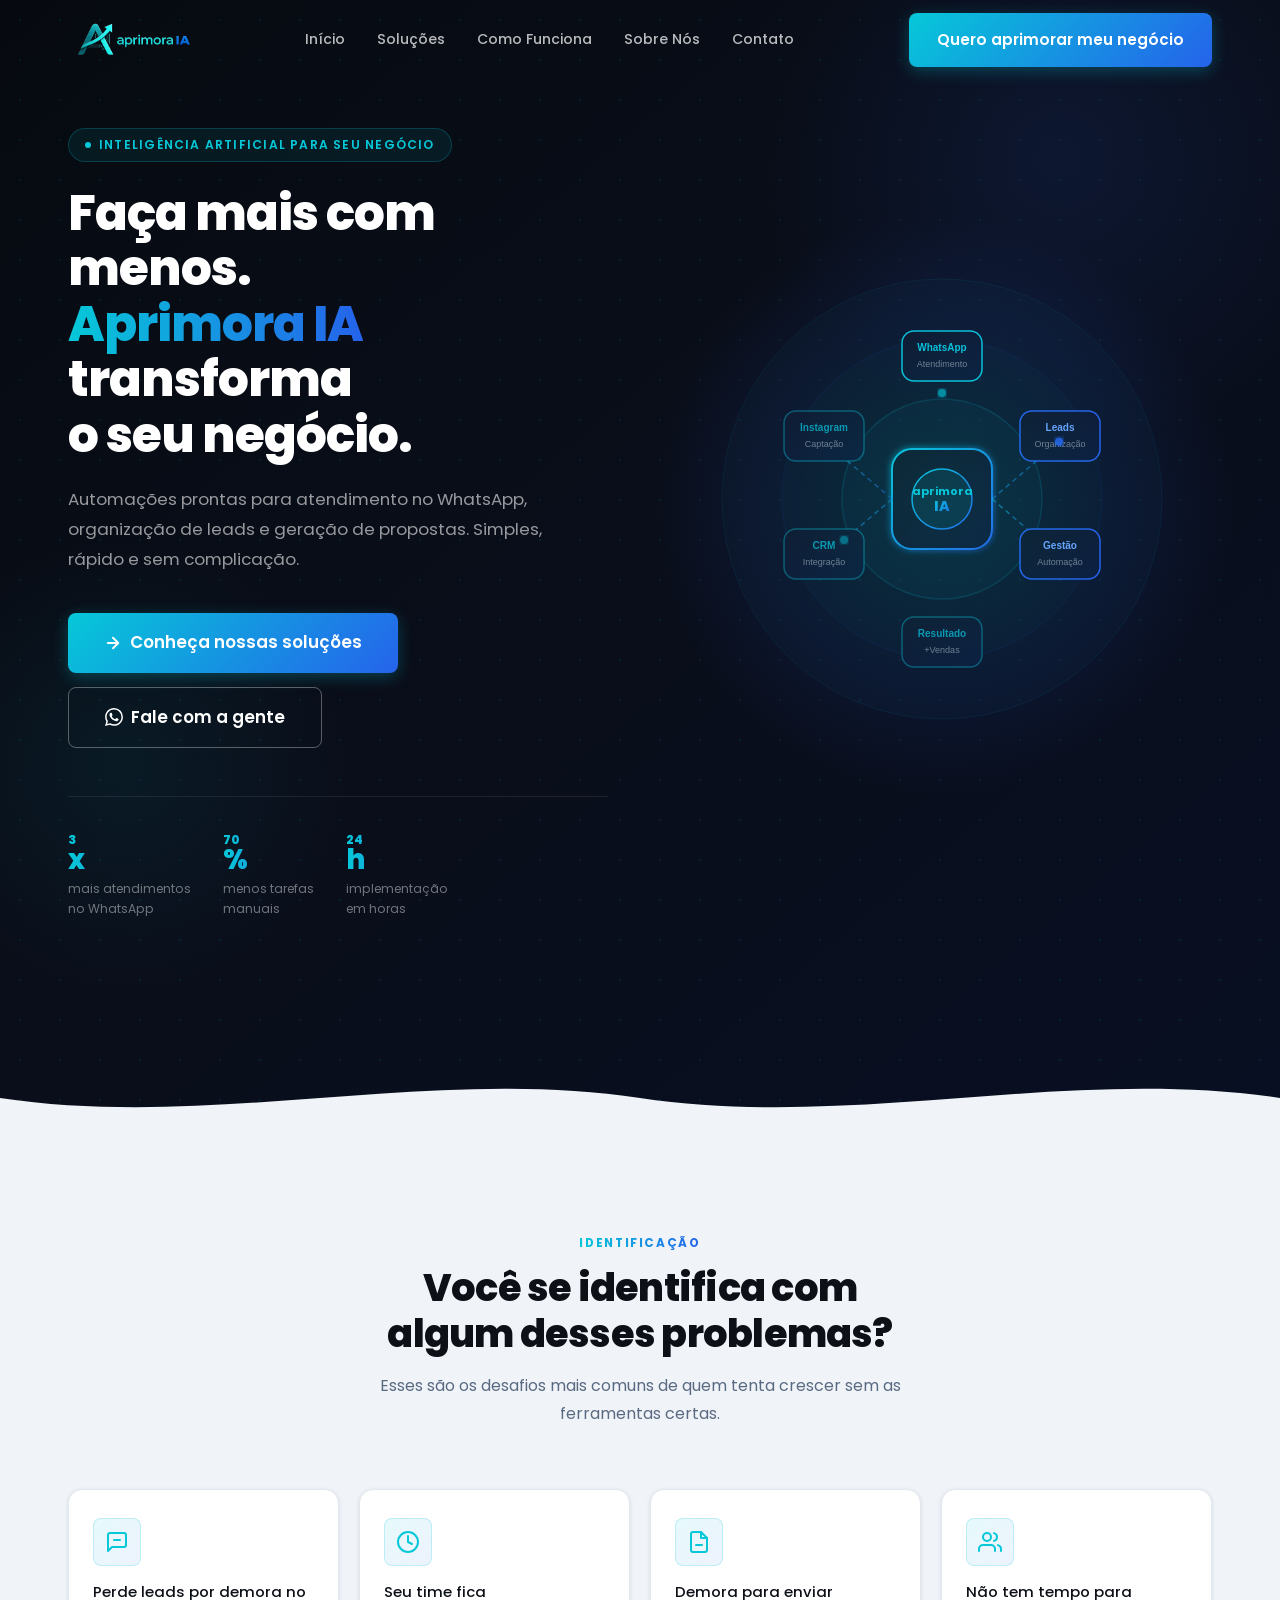
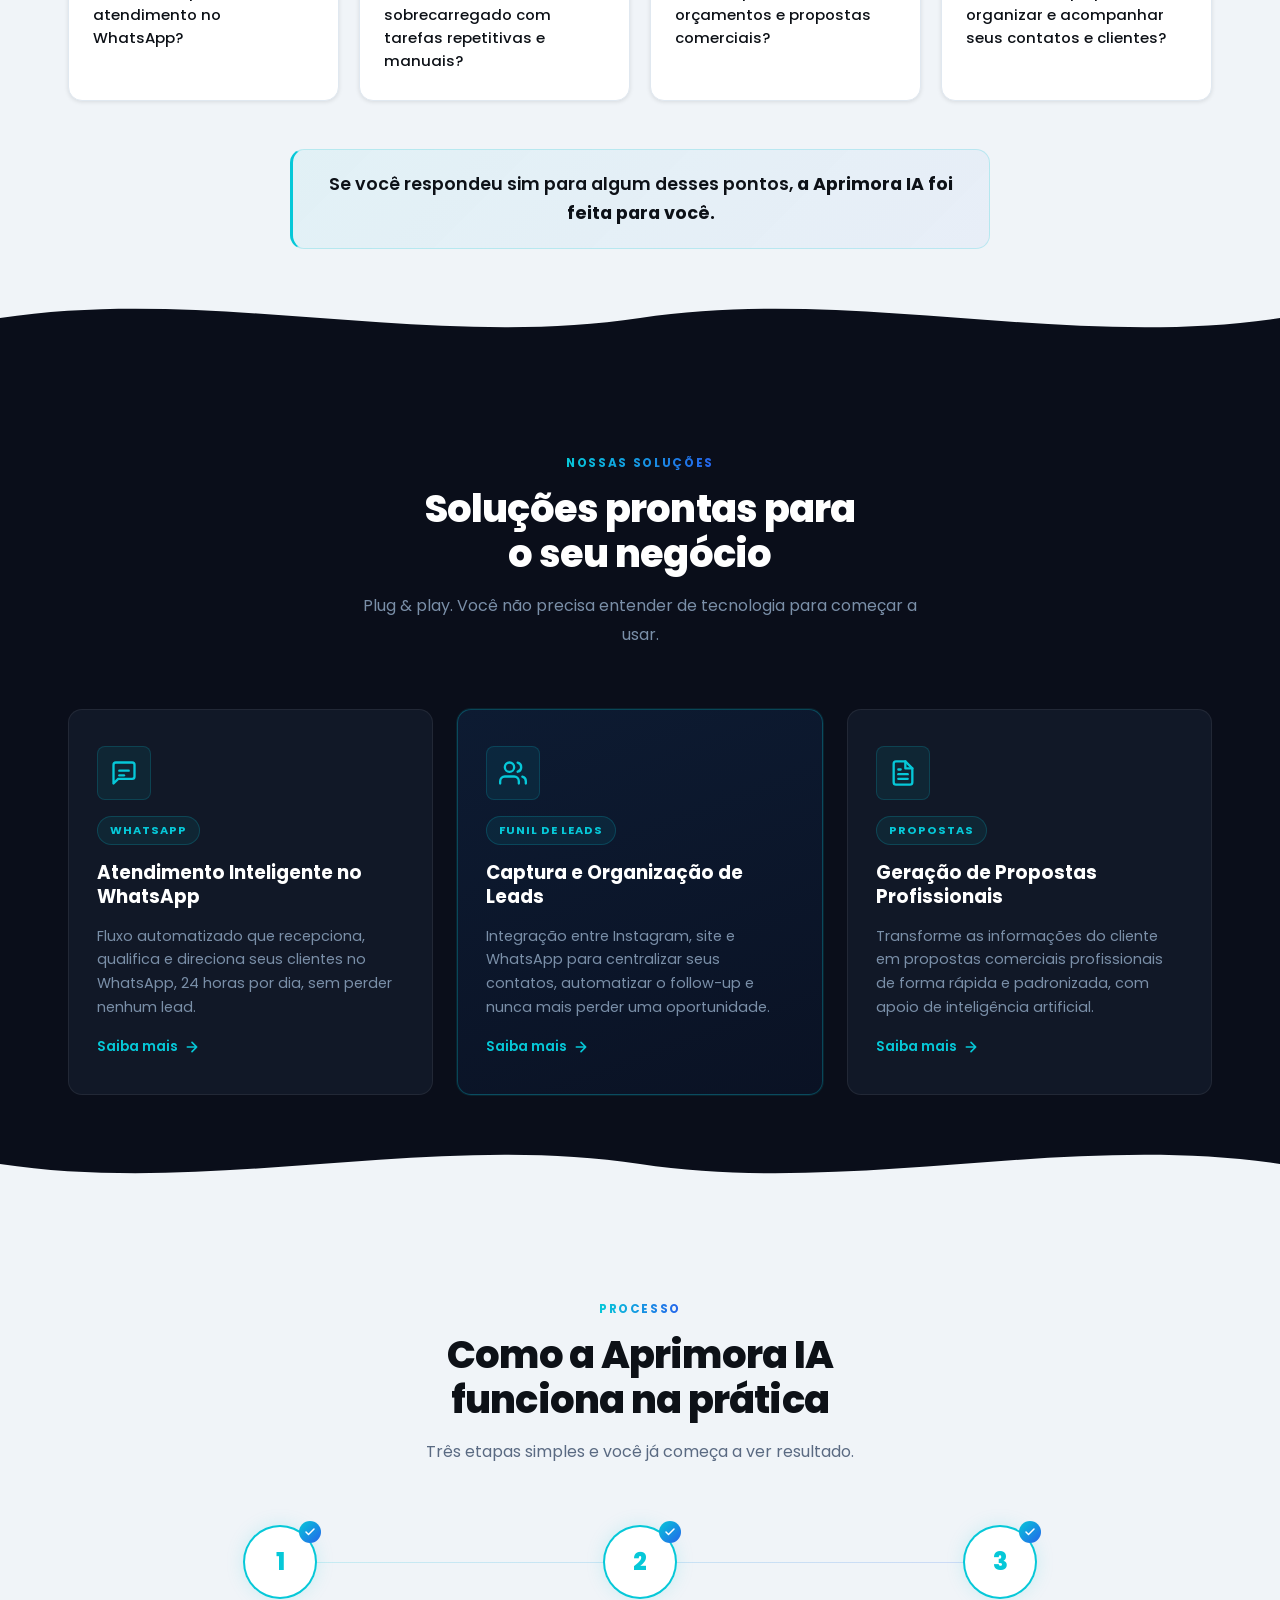
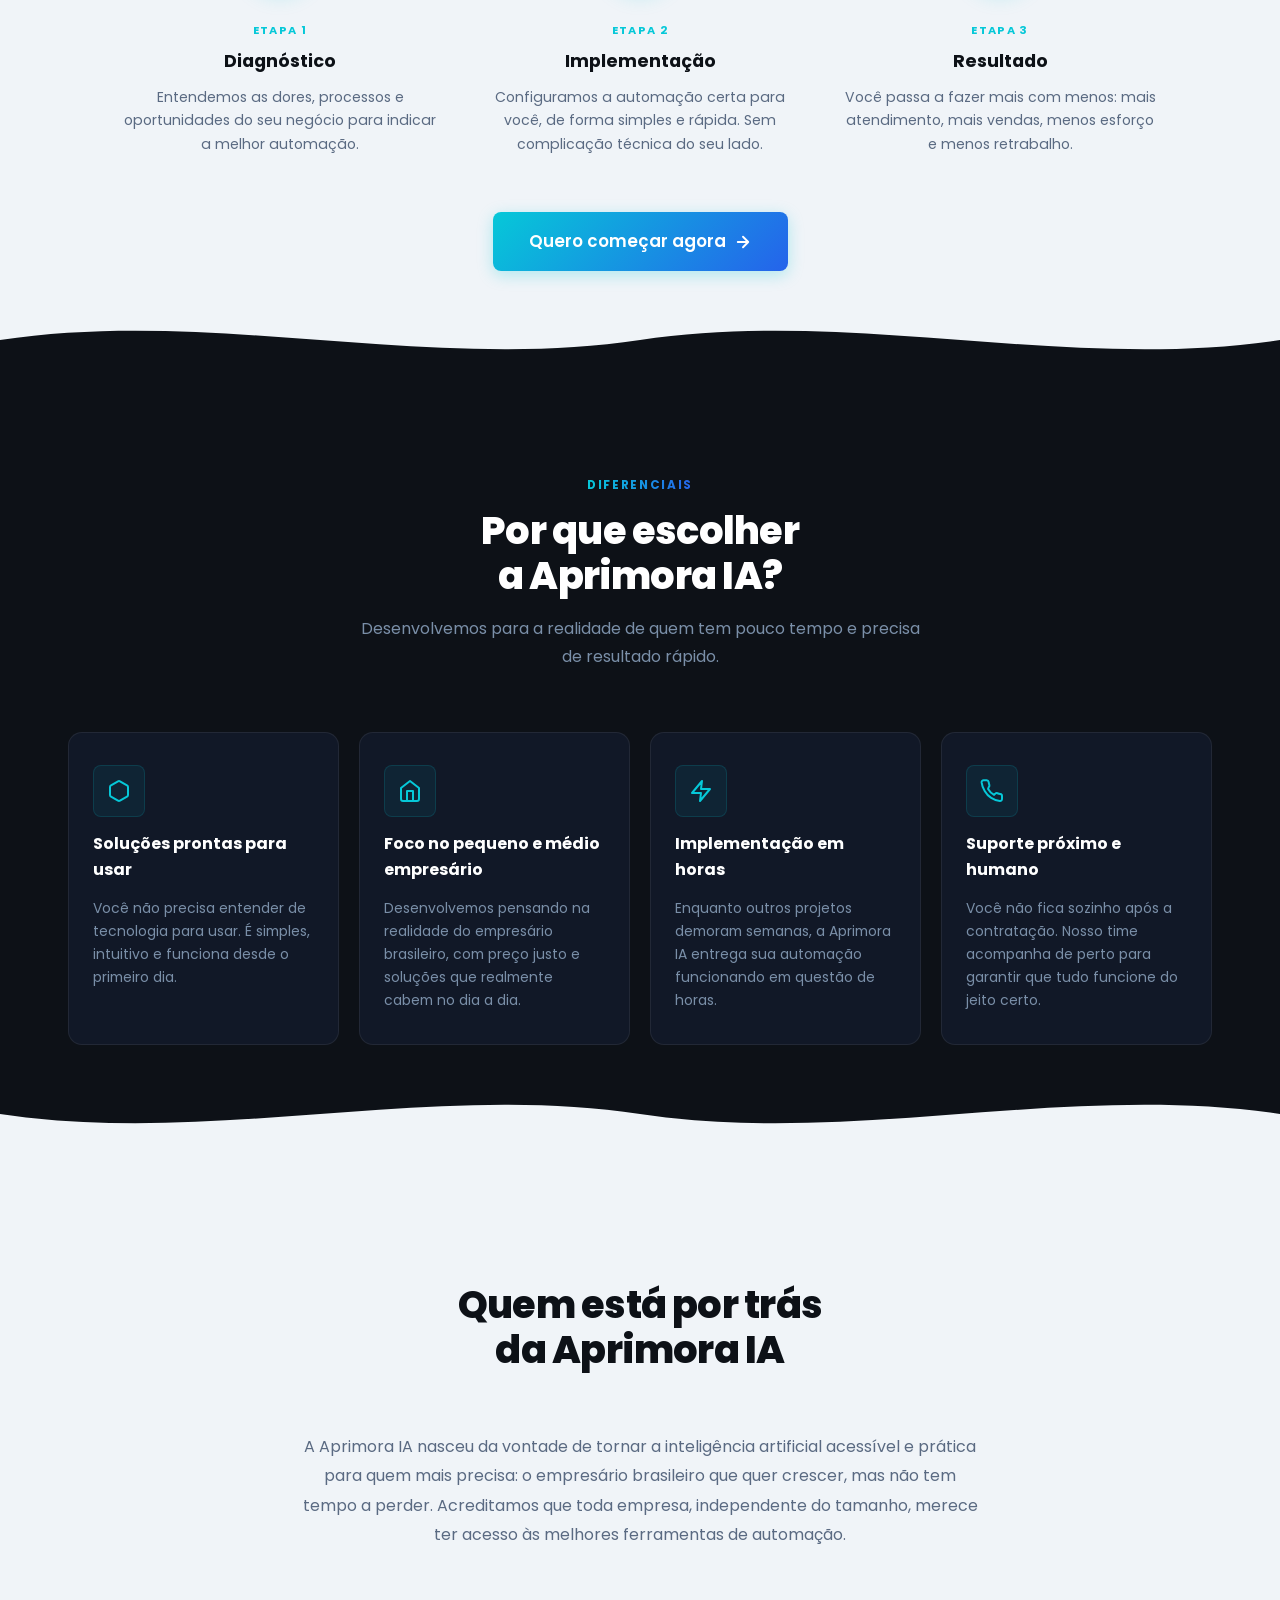
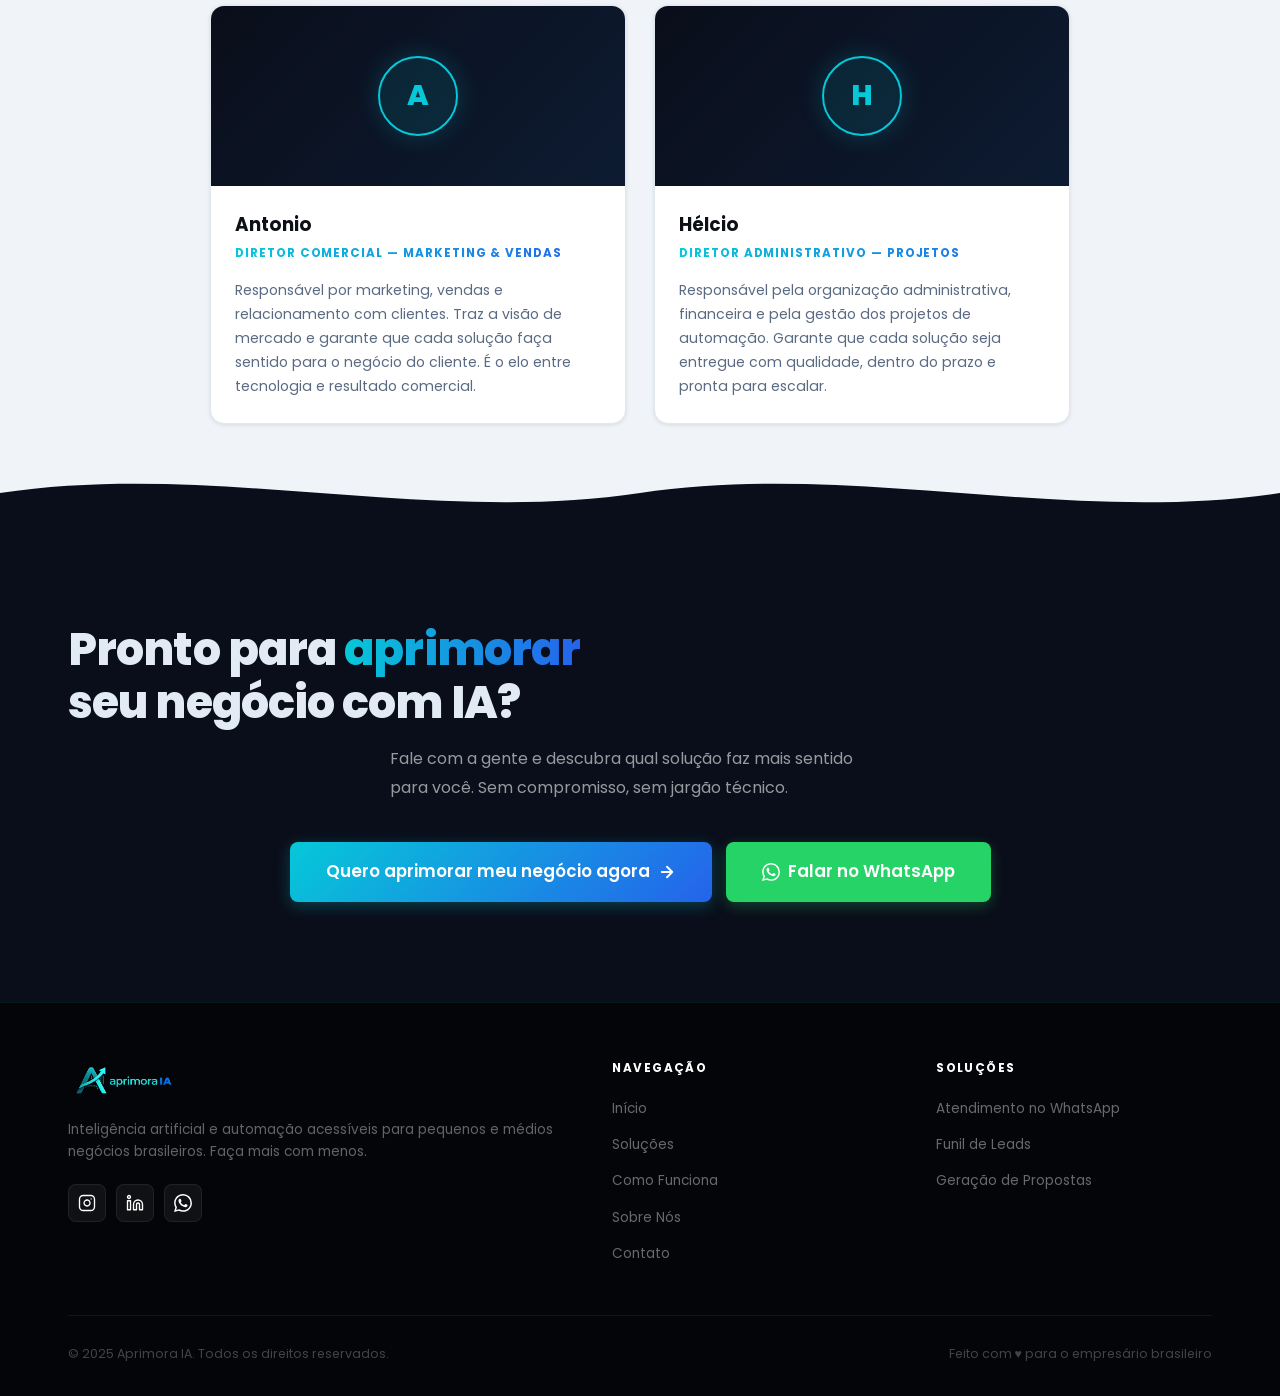
==== commit 53f608b2: "feat: logo removebg transparente" ====
--- a/index.html
+++ b/index.html
@@ -23,7 +23,7 @@
   <div class="container">
     <div class="header-inner">
       <a href="#inicio" class="logo">
-        <img src="public/logo/logo 3 transparente.png" alt="Aprimora IA" />
+        <img src="public/logo/logo removebg.png" alt="Aprimora IA" />
       </a>
       <nav class="nav-links">
         <a href="#hero">Início</a>
@@ -496,7 +496,7 @@
     <div class="footer-inner">
       <div class="footer-brand">
         <div class="logo">
-          <img src="public/logo/logo 3 transparente.png" alt="Aprimora IA" />
+          <img src="public/logo/logo removebg.png" alt="Aprimora IA" />
         </div>
         <p class="footer-tagline">
           Inteligência artificial e automação acessíveis para pequenos e médios negócios brasileiros. Faça mais com menos.
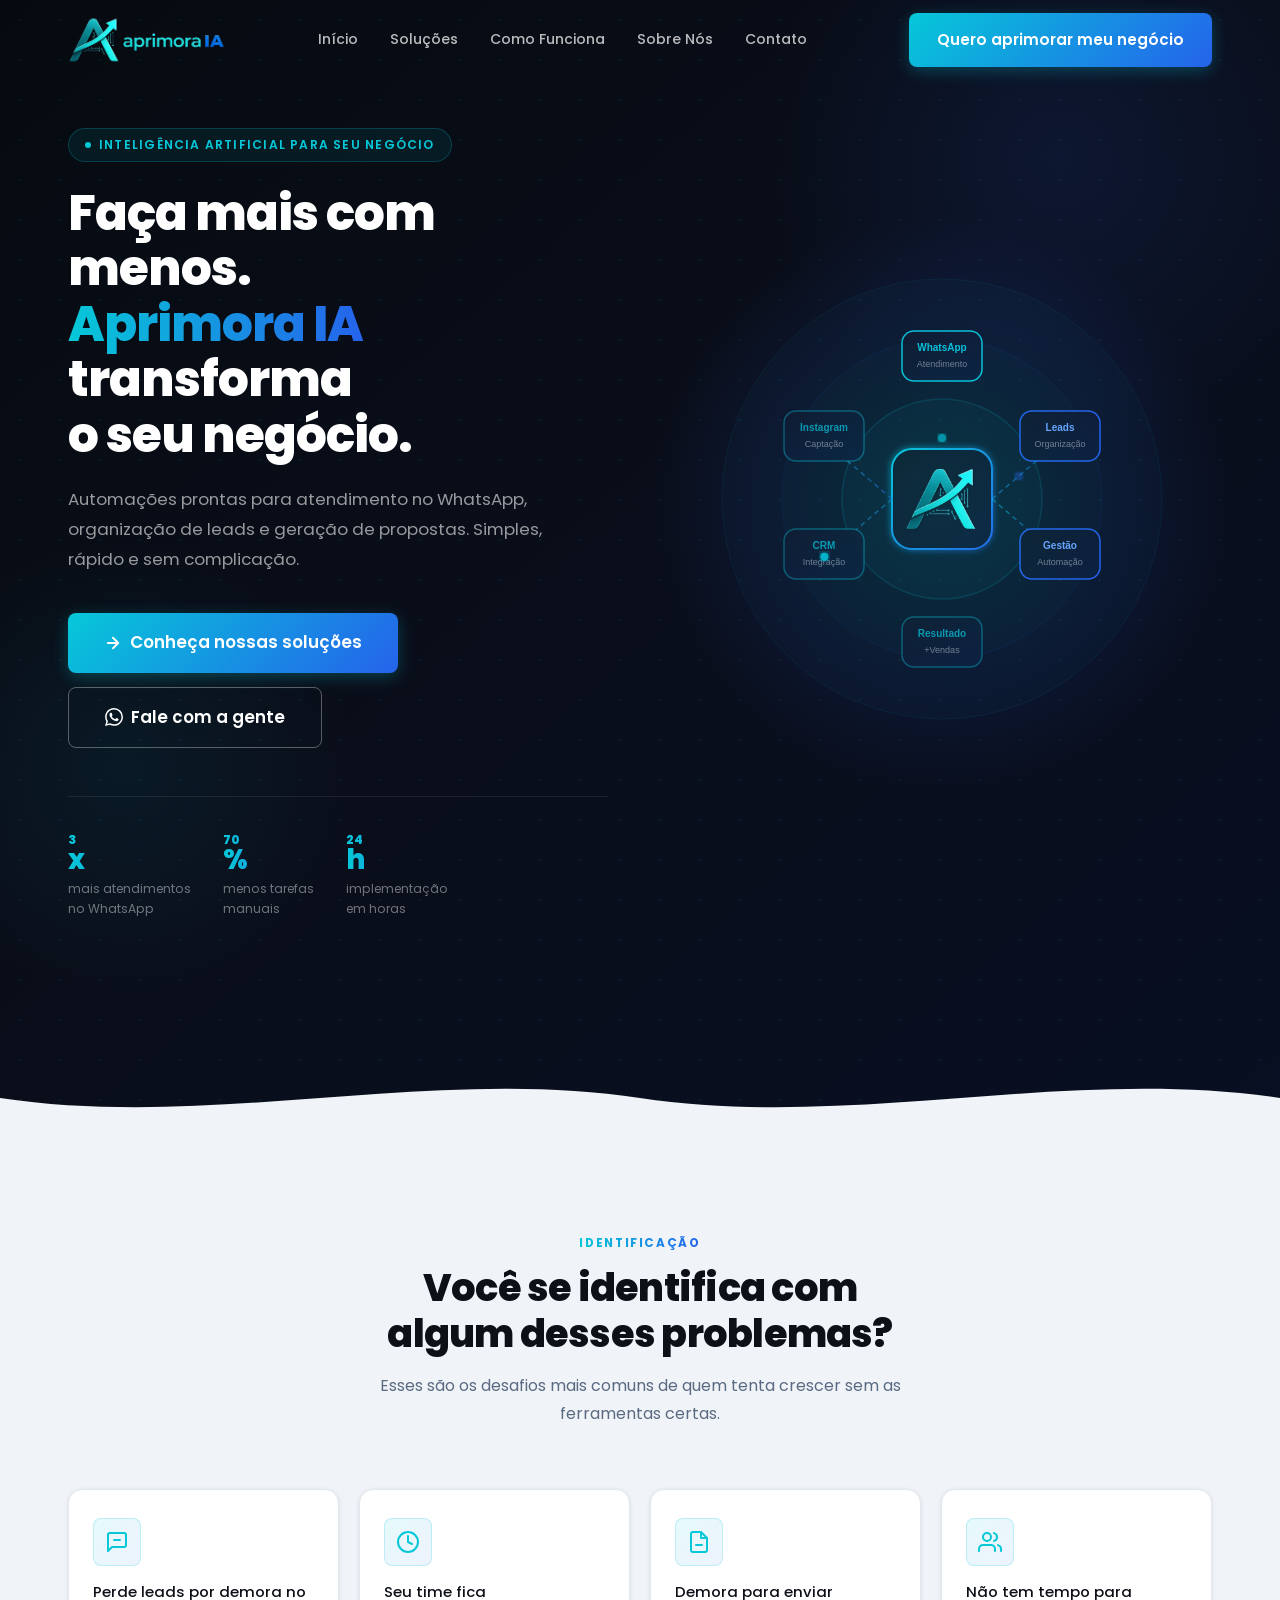
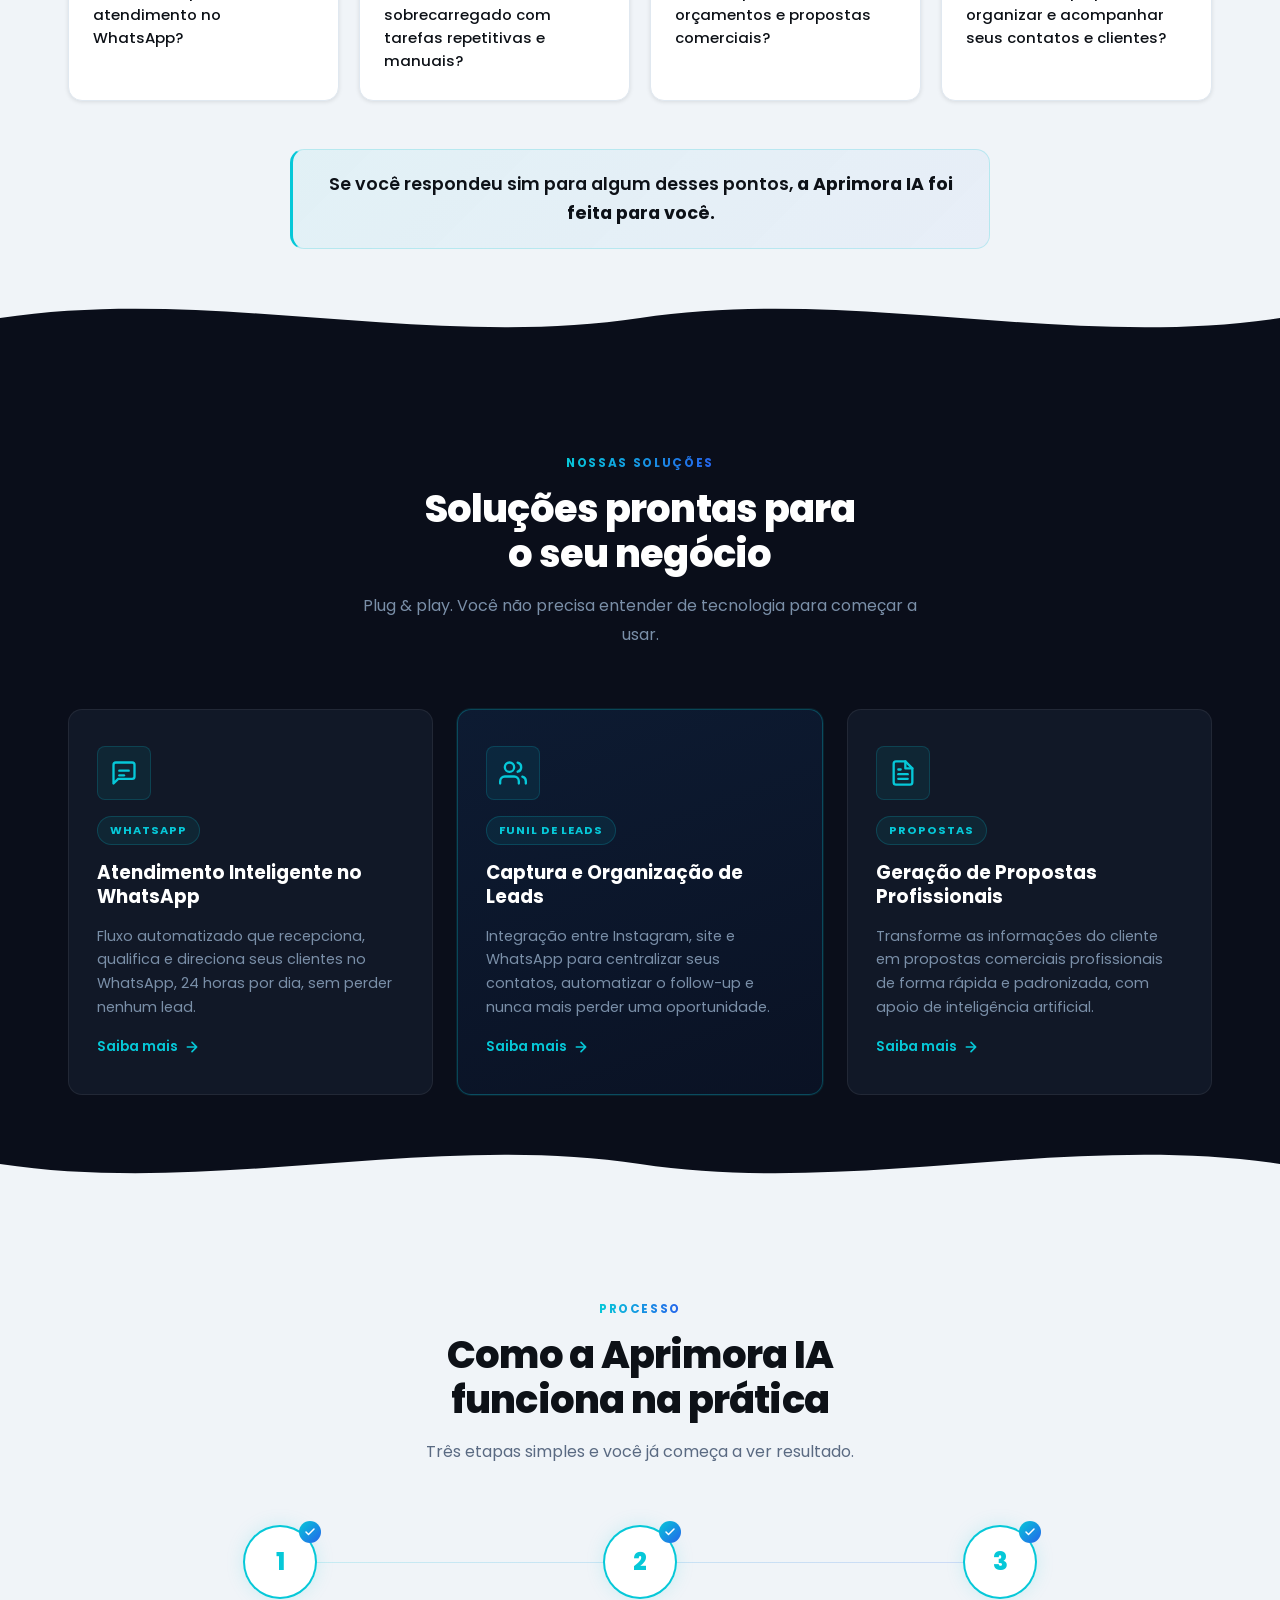
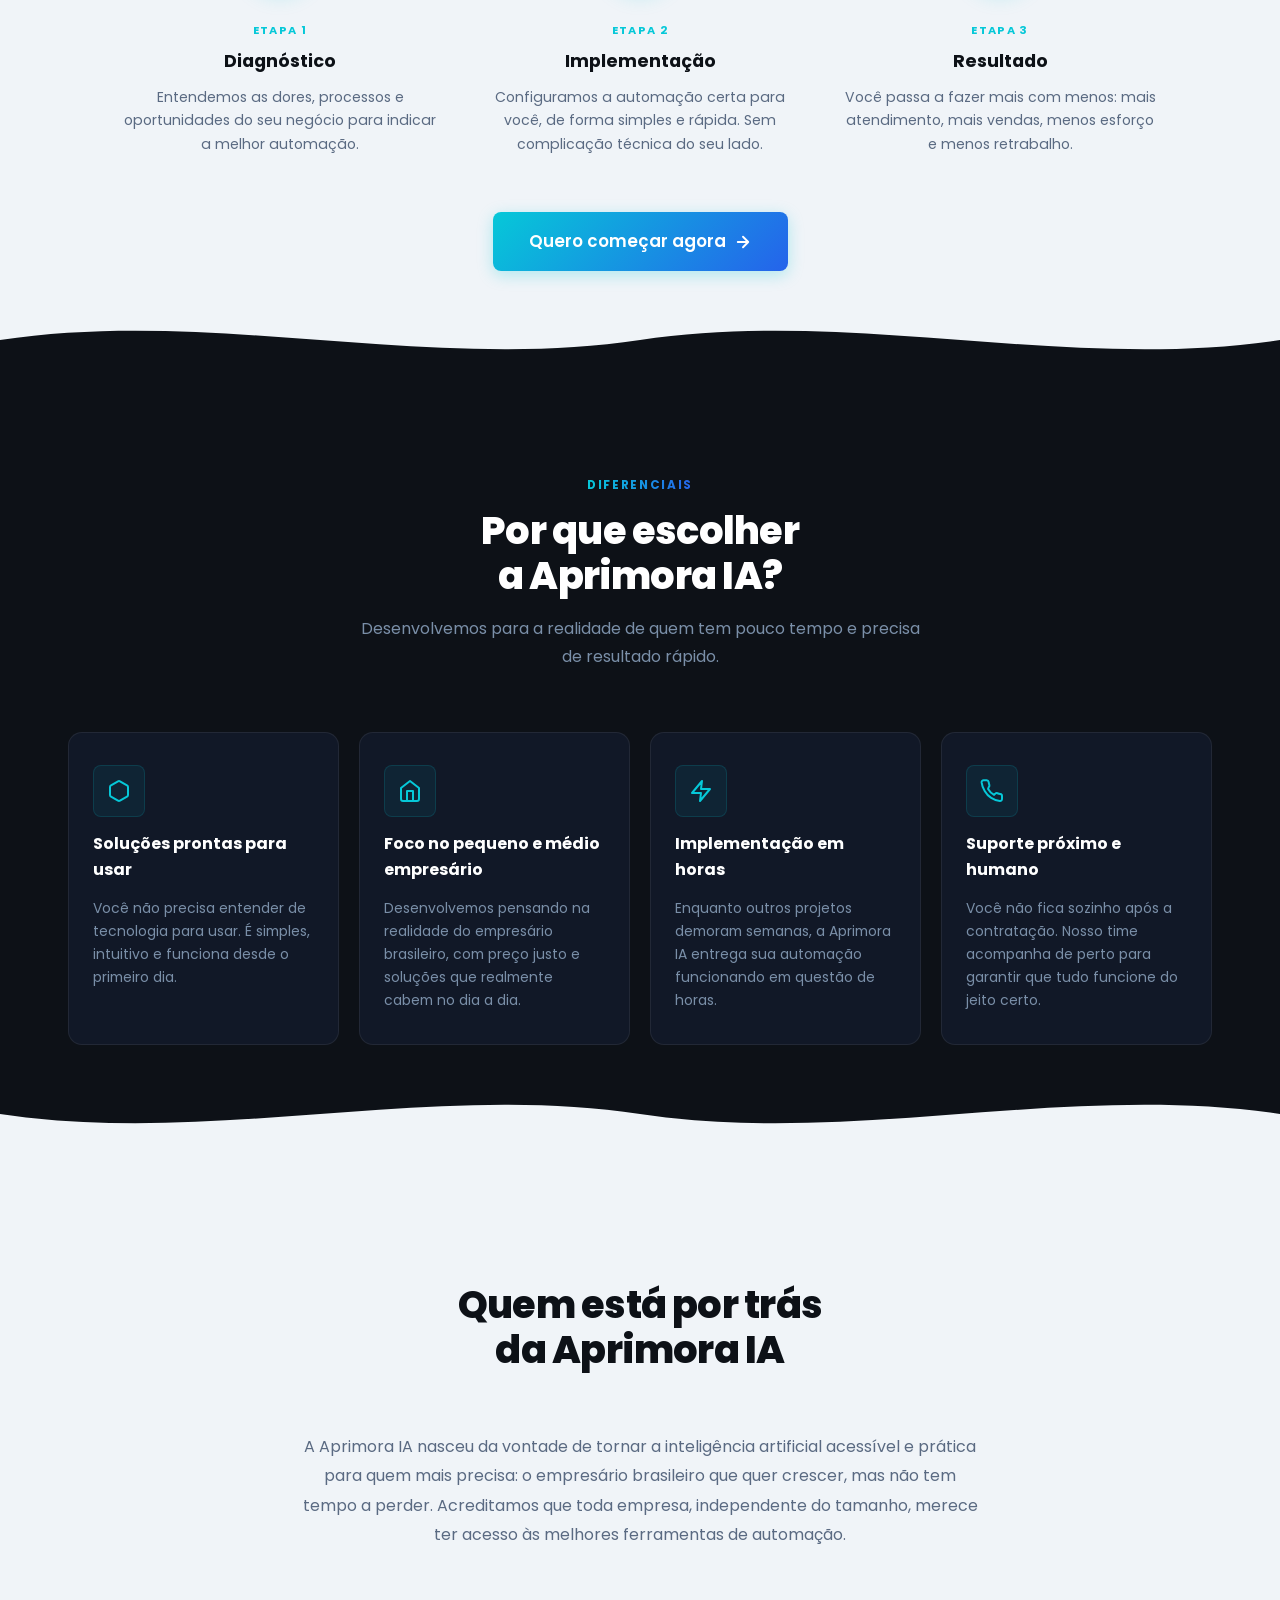
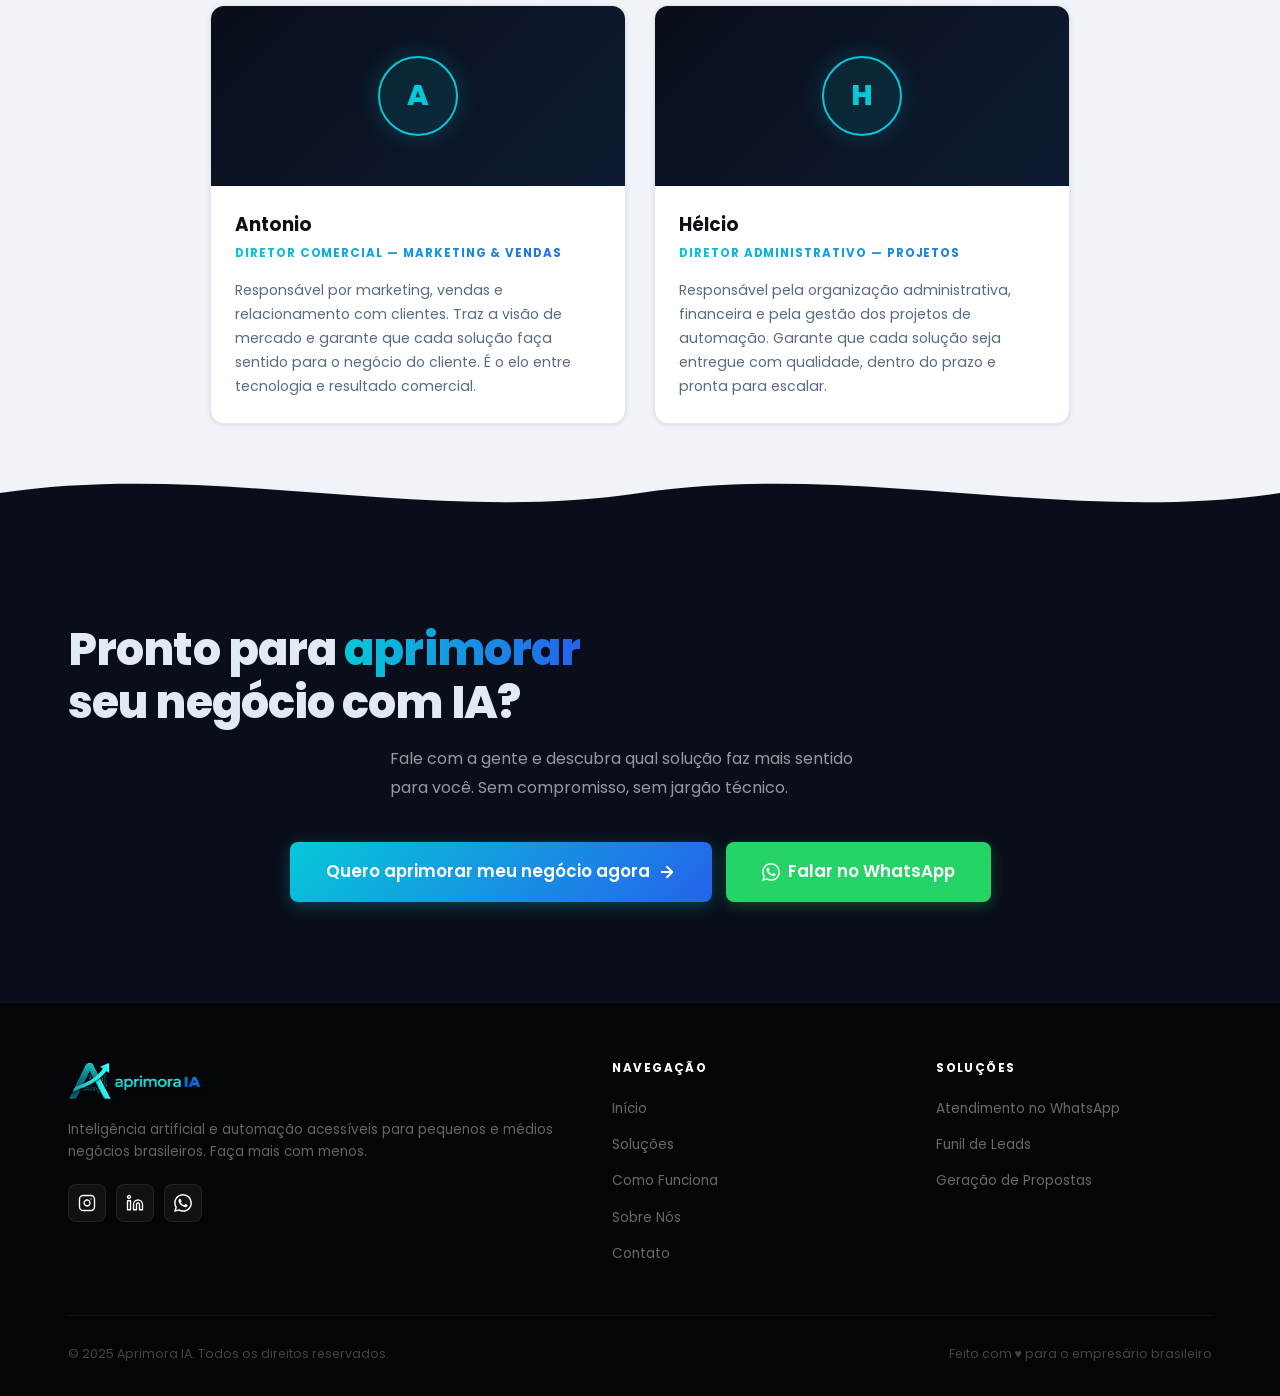
==== commit 74f58472: "feat: favicon e ícone no nó central da rede" ====
--- a/index.html
+++ b/index.html
@@ -8,6 +8,8 @@
   <meta property="og:title" content="Aprimora IA — Faça mais com menos" />
   <meta property="og:description" content="Automações prontas para atendimento no WhatsApp, organização de leads e geração de propostas. Simples, rápido e sem complicação." />
   <meta property="og:type" content="website" />
+  <link rel="icon" type="image/x-icon" href="public/favicon.ico" />
+  <link rel="apple-touch-icon" href="public/logo/icone removebg.png" />
   <title>Aprimora IA — Faça mais com menos</title>
   <link rel="preconnect" href="https://fonts.googleapis.com" />
   <link rel="preconnect" href="https://fonts.gstatic.com" crossorigin />
@@ -129,9 +131,7 @@
 
             <!-- Central AI node -->
             <rect x="210" y="190" width="100" height="100" rx="20" fill="url(#gradNode)" stroke="url(#gradCyan)" stroke-width="2" filter="url(#glow)"/>
-            <circle cx="260" cy="240" r="30" fill="rgba(6,200,216,0.10)" stroke="url(#gradCyan)" stroke-width="1.5"/>
-            <text x="260" y="236" text-anchor="middle" font-family="Poppins, sans-serif" font-size="11" font-weight="700" fill="#06C8D8">aprimora</text>
-            <text x="260" y="252" text-anchor="middle" font-family="Poppins, sans-serif" font-size="14" font-weight="800" fill="url(#gradCyan)">IA</text>
+            <image href="public/logo/icone removebg.png" x="222" y="202" width="76" height="76" />
 
             <!-- Connecting lines -->
             <line x1="260" y1="190" x2="260" y2="122" stroke="url(#gradCyan)" stroke-width="1.5" stroke-dasharray="5,4" opacity="0.5"/>
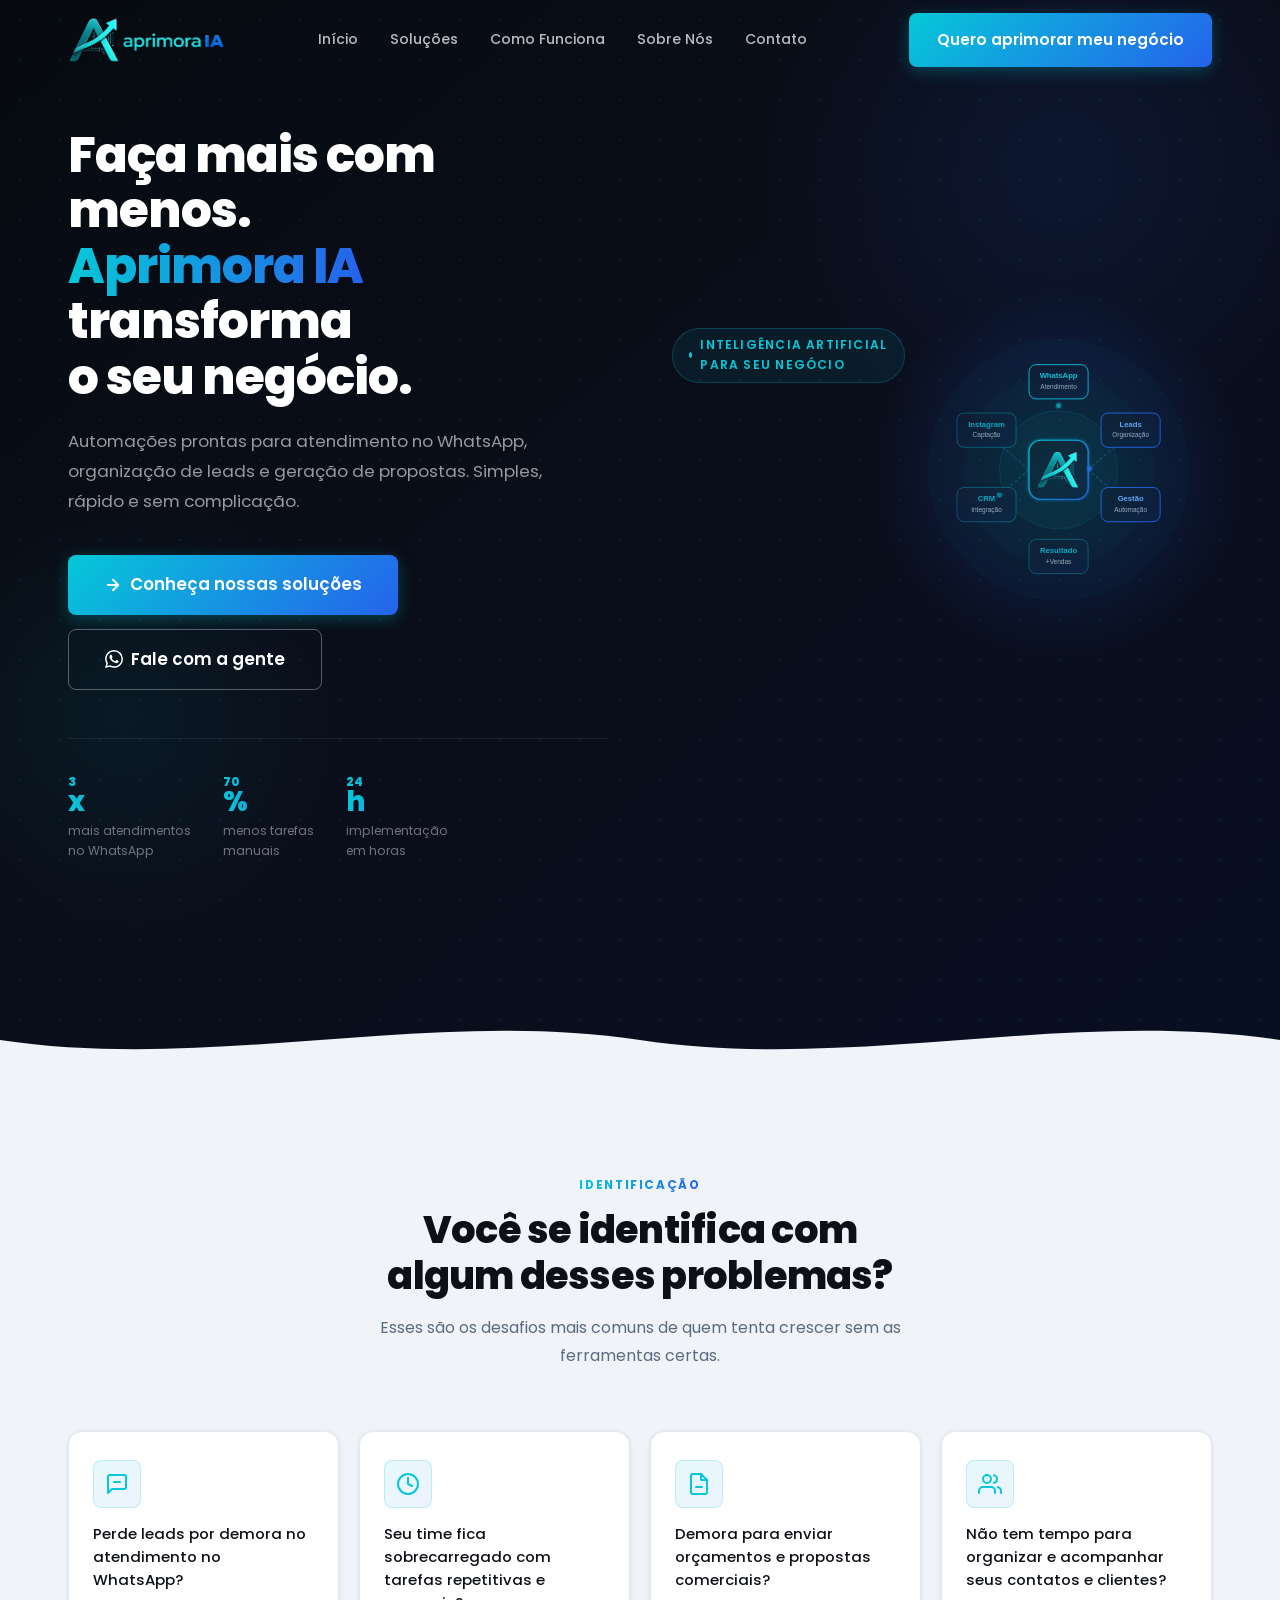
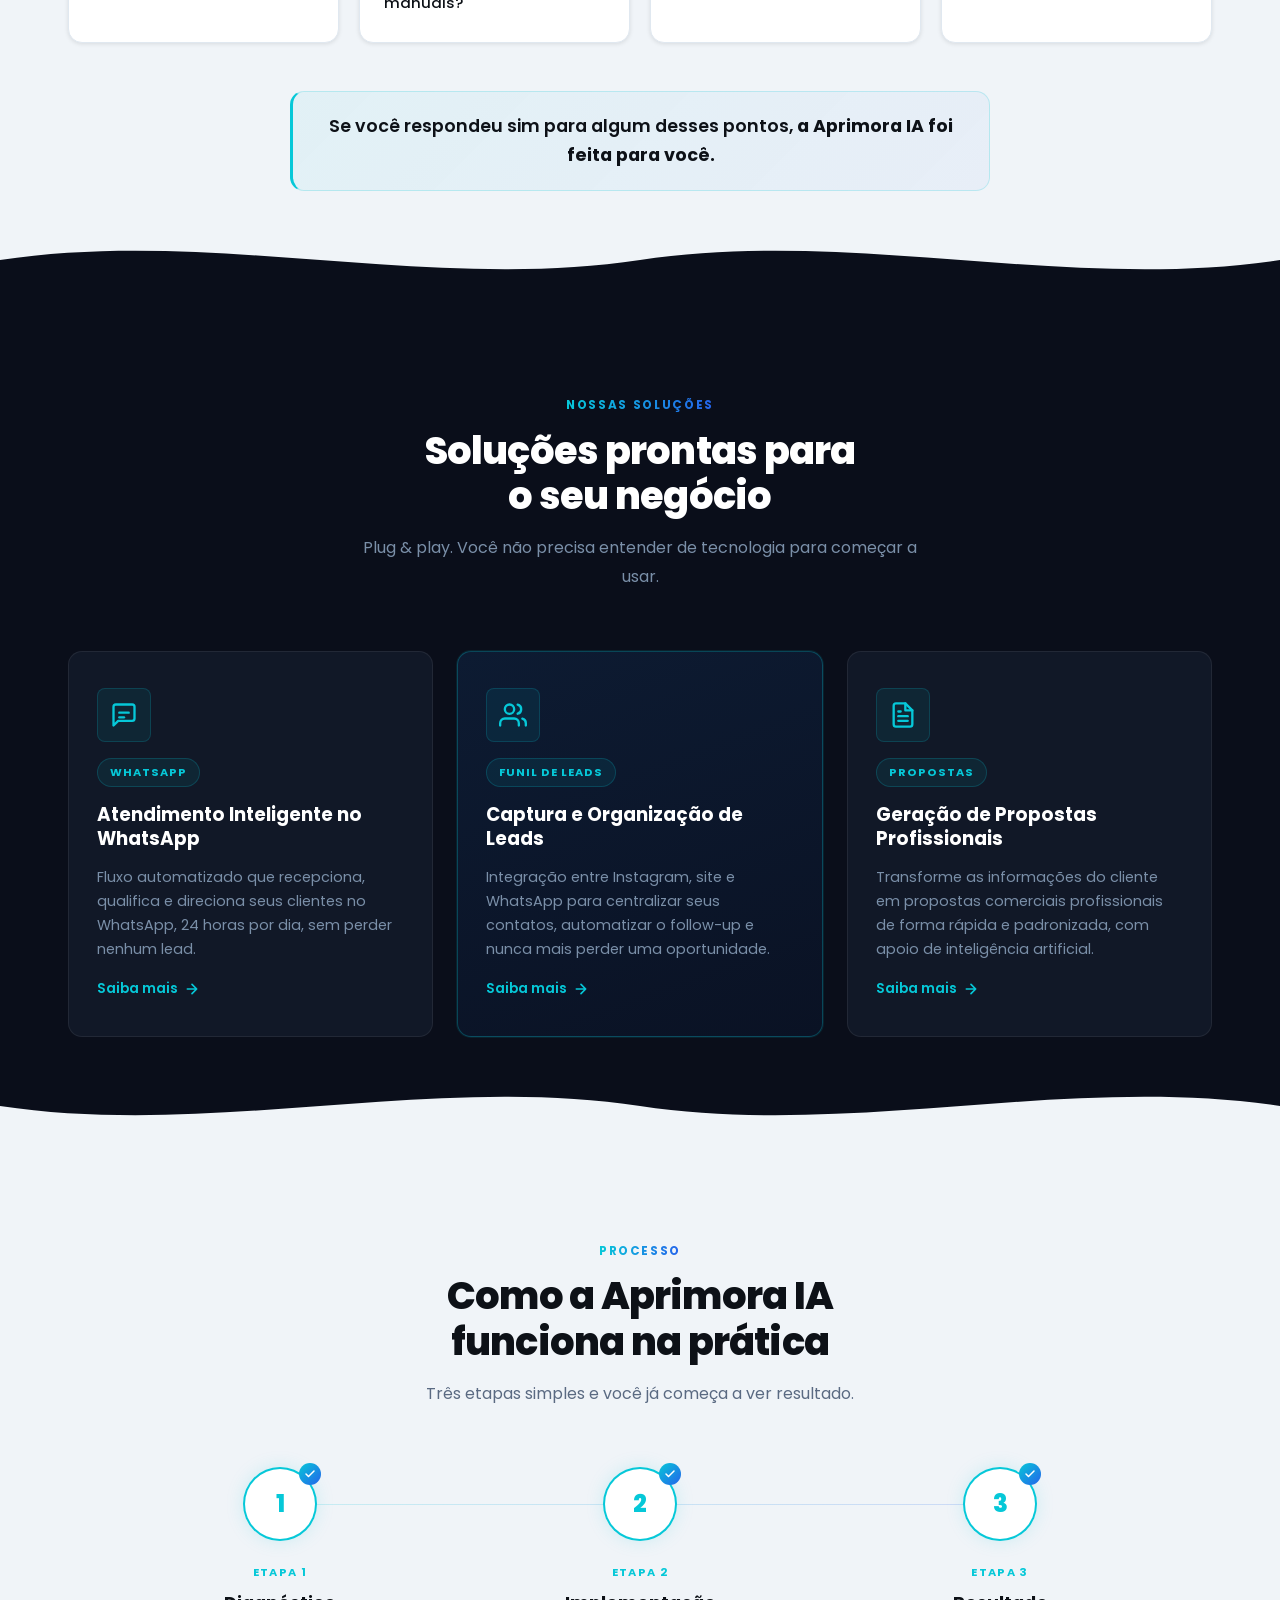
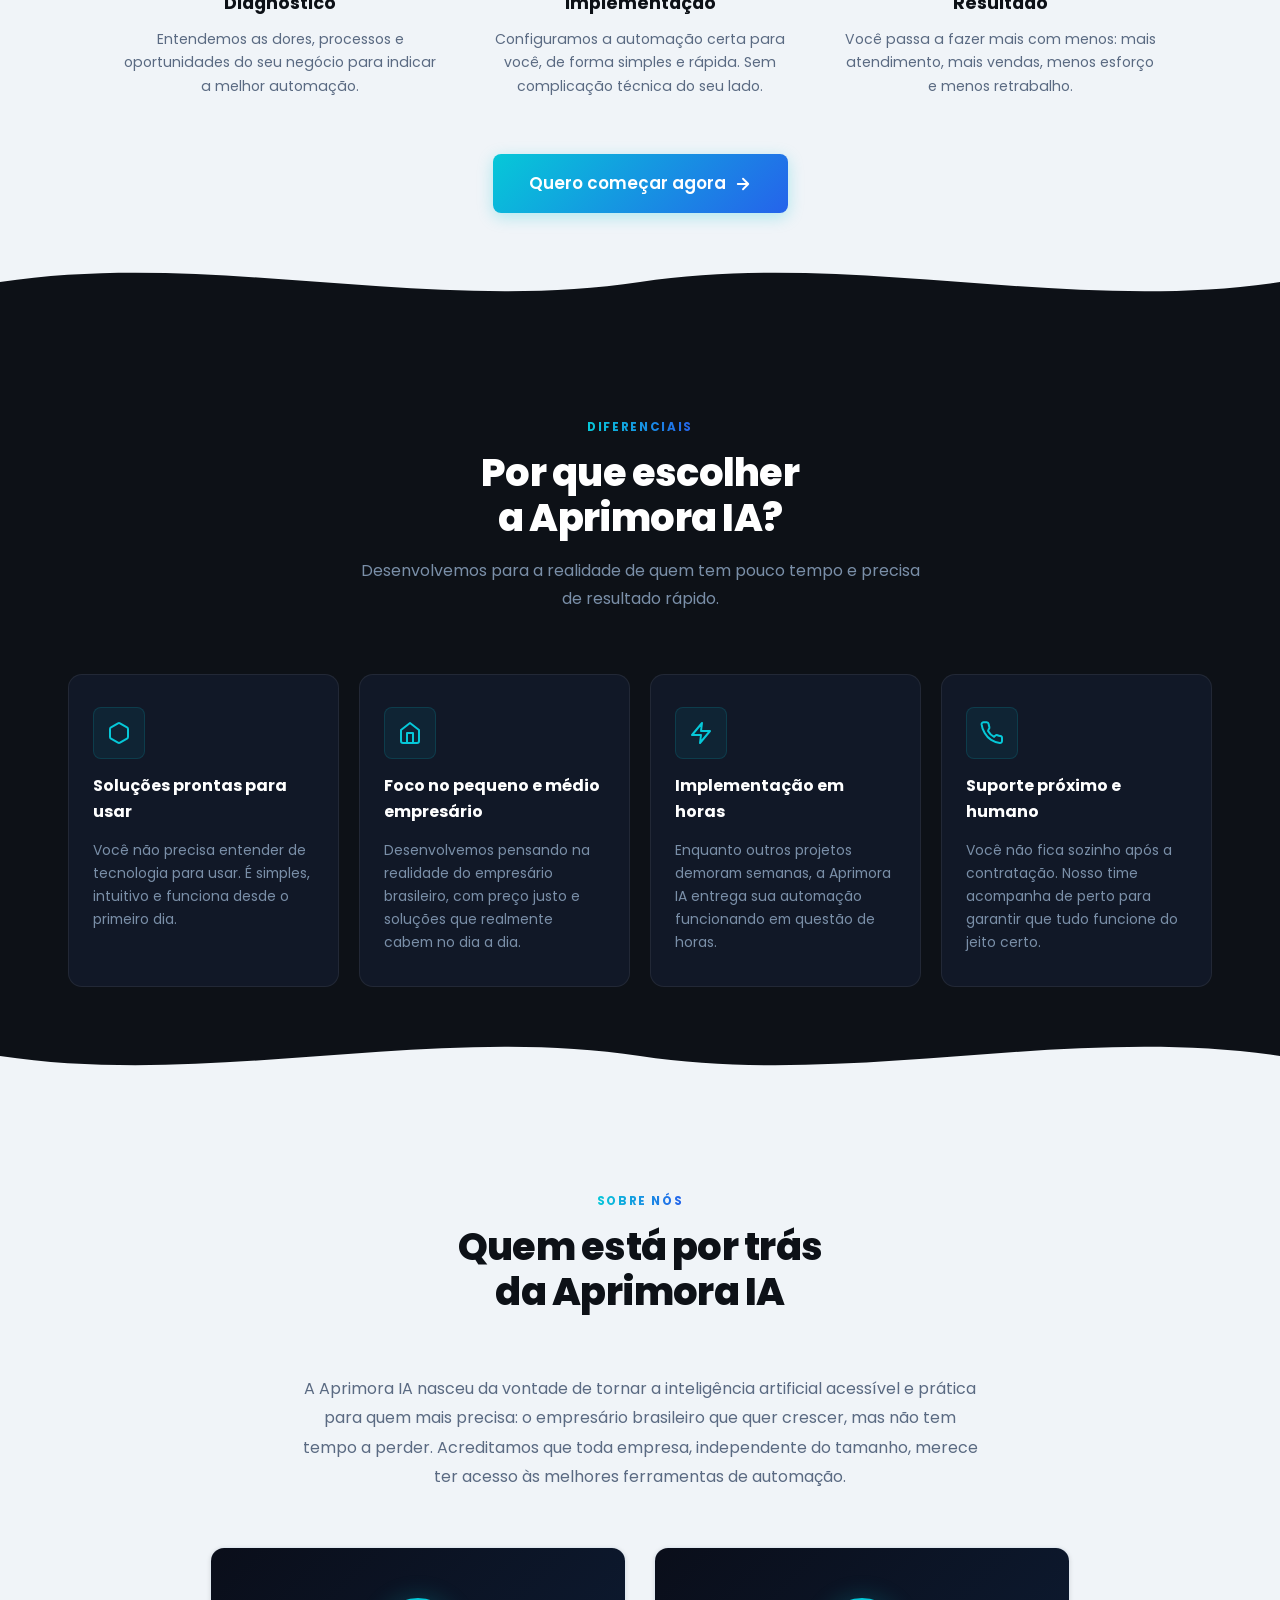
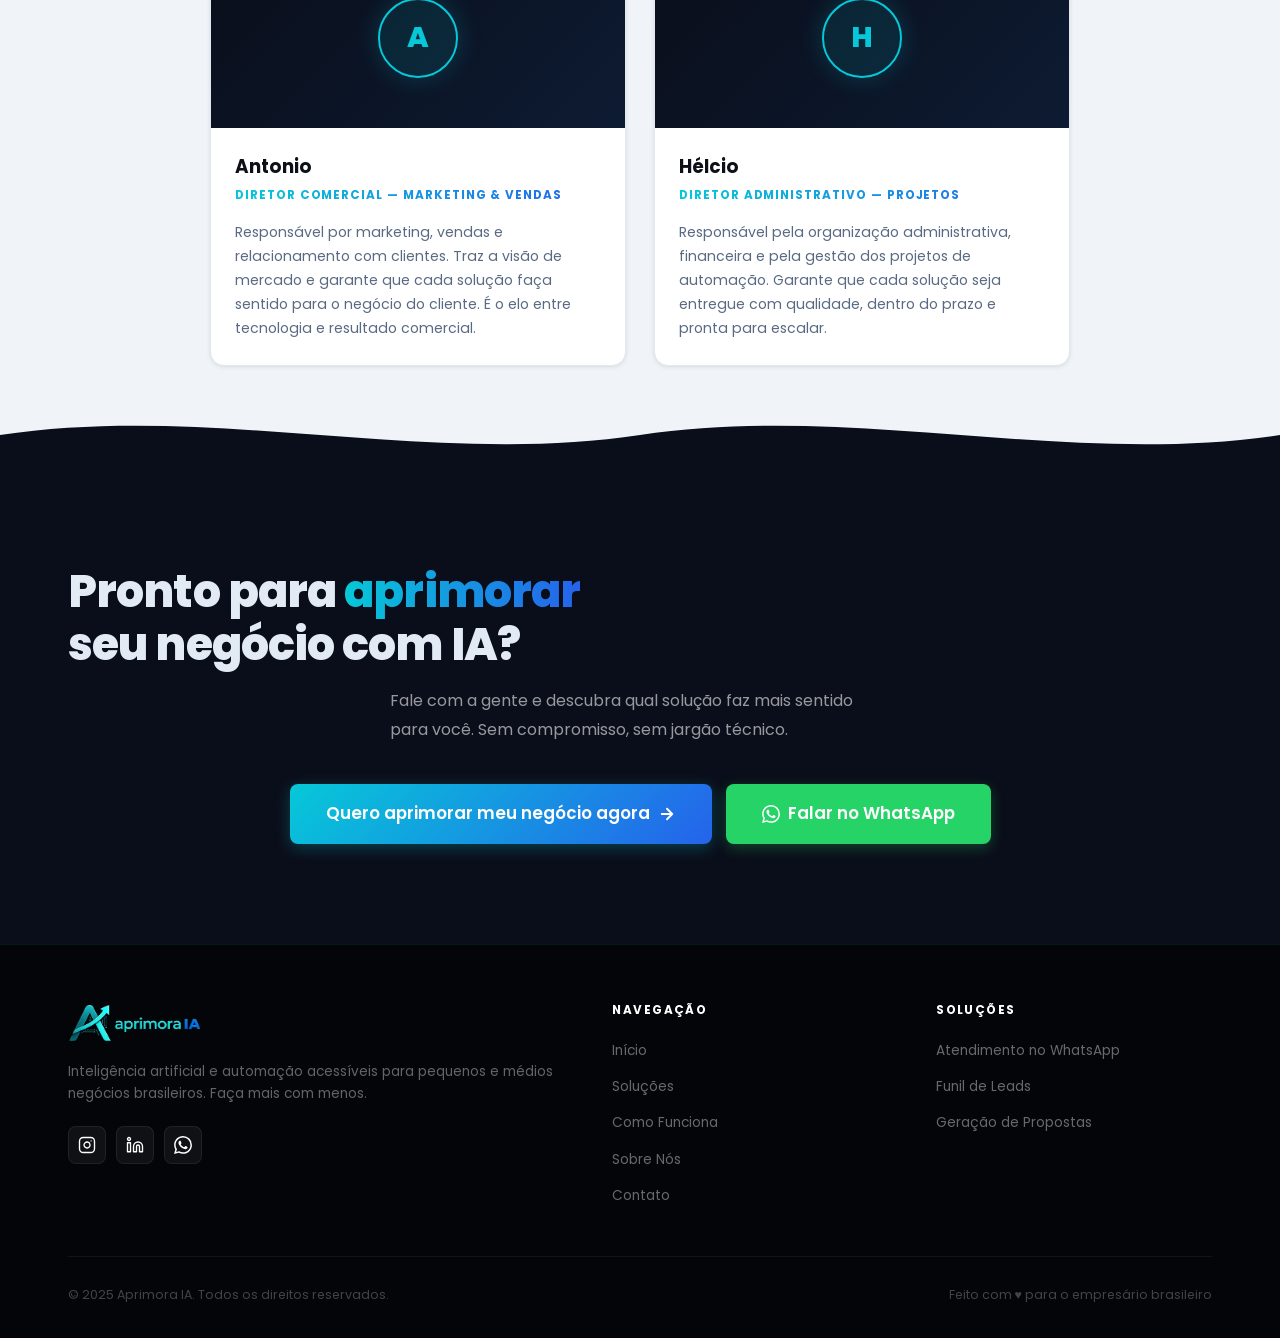
==== commit 98821c43: "feat: badge sobre rede e textos dos nós maiores" ====
--- a/index.html
+++ b/index.html
@@ -65,10 +65,6 @@
   <div class="container">
     <div class="hero-inner">
       <div class="hero-content">
-        <div class="hero-badge fade-in">
-          <span class="hero-badge-dot"></span>
-          Inteligência Artificial para seu negócio
-        </div>
         <h1 class="hero-title fade-in fade-in-delay-1">
           Faça mais com menos.<br />
           <span class="highlight">Aprimora IA</span> transforma<br />
@@ -105,6 +101,10 @@
         </div>
       </div>
       <div class="hero-visual fade-in fade-in-delay-2">
+        <div class="hero-badge" style="justify-content:center; margin-bottom:16px;">
+          <span class="hero-badge-dot"></span>
+          Inteligência Artificial para seu negócio
+        </div>
         <div class="hero-svg-wrap">
           <div class="hero-svg-glow"></div>
           <!-- SVG ilustração de IA / automação — cores da logo Aprimora IA -->
@@ -142,34 +142,34 @@
             <line x1="260" y1="290" x2="260" y2="358" stroke="url(#gradCyan)" stroke-width="1.5" stroke-dasharray="5,4" opacity="0.5"/>
 
             <!-- WhatsApp node -->
-            <rect x="220" y="72" width="80" height="50" rx="12" fill="url(#gradNode)" stroke="#06C8D8" stroke-width="1.5"/>
-            <text x="260" y="92" text-anchor="middle" font-family="sans-serif" font-size="10" fill="#06C8D8" font-weight="700">WhatsApp</text>
-            <text x="260" y="108" text-anchor="middle" font-family="sans-serif" font-size="9" fill="rgba(255,255,255,0.45)">Atendimento</text>
+            <rect x="210" y="62" width="100" height="58" rx="12" fill="url(#gradNode)" stroke="#06C8D8" stroke-width="1.5"/>
+            <text x="260" y="85" text-anchor="middle" font-family="sans-serif" font-size="13" fill="#06C8D8" font-weight="700">WhatsApp</text>
+            <text x="260" y="103" text-anchor="middle" font-family="sans-serif" font-size="11" fill="rgba(255,255,255,0.65)">Atendimento</text>
 
             <!-- Leads node -->
-            <rect x="338" y="152" width="80" height="50" rx="12" fill="url(#gradNode)" stroke="#2563EB" stroke-width="1.5"/>
-            <text x="378" y="172" text-anchor="middle" font-family="sans-serif" font-size="10" fill="#6EA8FE" font-weight="700">Leads</text>
-            <text x="378" y="188" text-anchor="middle" font-family="sans-serif" font-size="9" fill="rgba(255,255,255,0.45)">Organização</text>
+            <rect x="332" y="144" width="100" height="58" rx="12" fill="url(#gradNode)" stroke="#2563EB" stroke-width="1.5"/>
+            <text x="382" y="167" text-anchor="middle" font-family="sans-serif" font-size="13" fill="#6EA8FE" font-weight="700">Leads</text>
+            <text x="382" y="185" text-anchor="middle" font-family="sans-serif" font-size="11" fill="rgba(255,255,255,0.65)">Organização</text>
 
             <!-- Gestão node -->
-            <rect x="338" y="270" width="80" height="50" rx="12" fill="url(#gradNode)" stroke="#2563EB" stroke-width="1.5"/>
-            <text x="378" y="290" text-anchor="middle" font-family="sans-serif" font-size="10" fill="#6EA8FE" font-weight="700">Gestão</text>
-            <text x="378" y="306" text-anchor="middle" font-family="sans-serif" font-size="9" fill="rgba(255,255,255,0.45)">Automação</text>
+            <rect x="332" y="270" width="100" height="58" rx="12" fill="url(#gradNode)" stroke="#2563EB" stroke-width="1.5"/>
+            <text x="382" y="293" text-anchor="middle" font-family="sans-serif" font-size="13" fill="#6EA8FE" font-weight="700">Gestão</text>
+            <text x="382" y="311" text-anchor="middle" font-family="sans-serif" font-size="11" fill="rgba(255,255,255,0.65)">Automação</text>
 
             <!-- Instagram node -->
-            <rect x="102" y="152" width="80" height="50" rx="12" fill="url(#gradNode)" stroke="rgba(6,200,216,0.4)" stroke-width="1.5"/>
-            <text x="142" y="172" text-anchor="middle" font-family="sans-serif" font-size="10" fill="rgba(6,200,216,0.75)" font-weight="700">Instagram</text>
-            <text x="142" y="188" text-anchor="middle" font-family="sans-serif" font-size="9" fill="rgba(255,255,255,0.45)">Captação</text>
+            <rect x="88" y="144" width="100" height="58" rx="12" fill="url(#gradNode)" stroke="rgba(6,200,216,0.4)" stroke-width="1.5"/>
+            <text x="138" y="167" text-anchor="middle" font-family="sans-serif" font-size="13" fill="rgba(6,200,216,0.85)" font-weight="700">Instagram</text>
+            <text x="138" y="185" text-anchor="middle" font-family="sans-serif" font-size="11" fill="rgba(255,255,255,0.65)">Captação</text>
 
             <!-- CRM node -->
-            <rect x="102" y="270" width="80" height="50" rx="12" fill="url(#gradNode)" stroke="rgba(6,200,216,0.4)" stroke-width="1.5"/>
-            <text x="142" y="290" text-anchor="middle" font-family="sans-serif" font-size="10" fill="rgba(6,200,216,0.75)" font-weight="700">CRM</text>
-            <text x="142" y="306" text-anchor="middle" font-family="sans-serif" font-size="9" fill="rgba(255,255,255,0.45)">Integração</text>
+            <rect x="88" y="270" width="100" height="58" rx="12" fill="url(#gradNode)" stroke="rgba(6,200,216,0.4)" stroke-width="1.5"/>
+            <text x="138" y="293" text-anchor="middle" font-family="sans-serif" font-size="13" fill="rgba(6,200,216,0.85)" font-weight="700">CRM</text>
+            <text x="138" y="311" text-anchor="middle" font-family="sans-serif" font-size="11" fill="rgba(255,255,255,0.65)">Integração</text>
 
             <!-- Result node -->
-            <rect x="220" y="358" width="80" height="50" rx="12" fill="url(#gradNode)" stroke="rgba(6,200,216,0.4)" stroke-width="1.5"/>
-            <text x="260" y="378" text-anchor="middle" font-family="sans-serif" font-size="10" fill="rgba(6,200,216,0.75)" font-weight="700">Resultado</text>
-            <text x="260" y="394" text-anchor="middle" font-family="sans-serif" font-size="9" fill="rgba(255,255,255,0.45)">+Vendas</text>
+            <rect x="210" y="358" width="100" height="58" rx="12" fill="url(#gradNode)" stroke="rgba(6,200,216,0.4)" stroke-width="1.5"/>
+            <text x="260" y="381" text-anchor="middle" font-family="sans-serif" font-size="13" fill="rgba(6,200,216,0.85)" font-weight="700">Resultado</text>
+            <text x="260" y="399" text-anchor="middle" font-family="sans-serif" font-size="11" fill="rgba(255,255,255,0.65)">+Vendas</text>
 
             <!-- Animated dots -->
             <circle r="4" fill="#06C8D8" opacity="0.9" filter="url(#glow)">
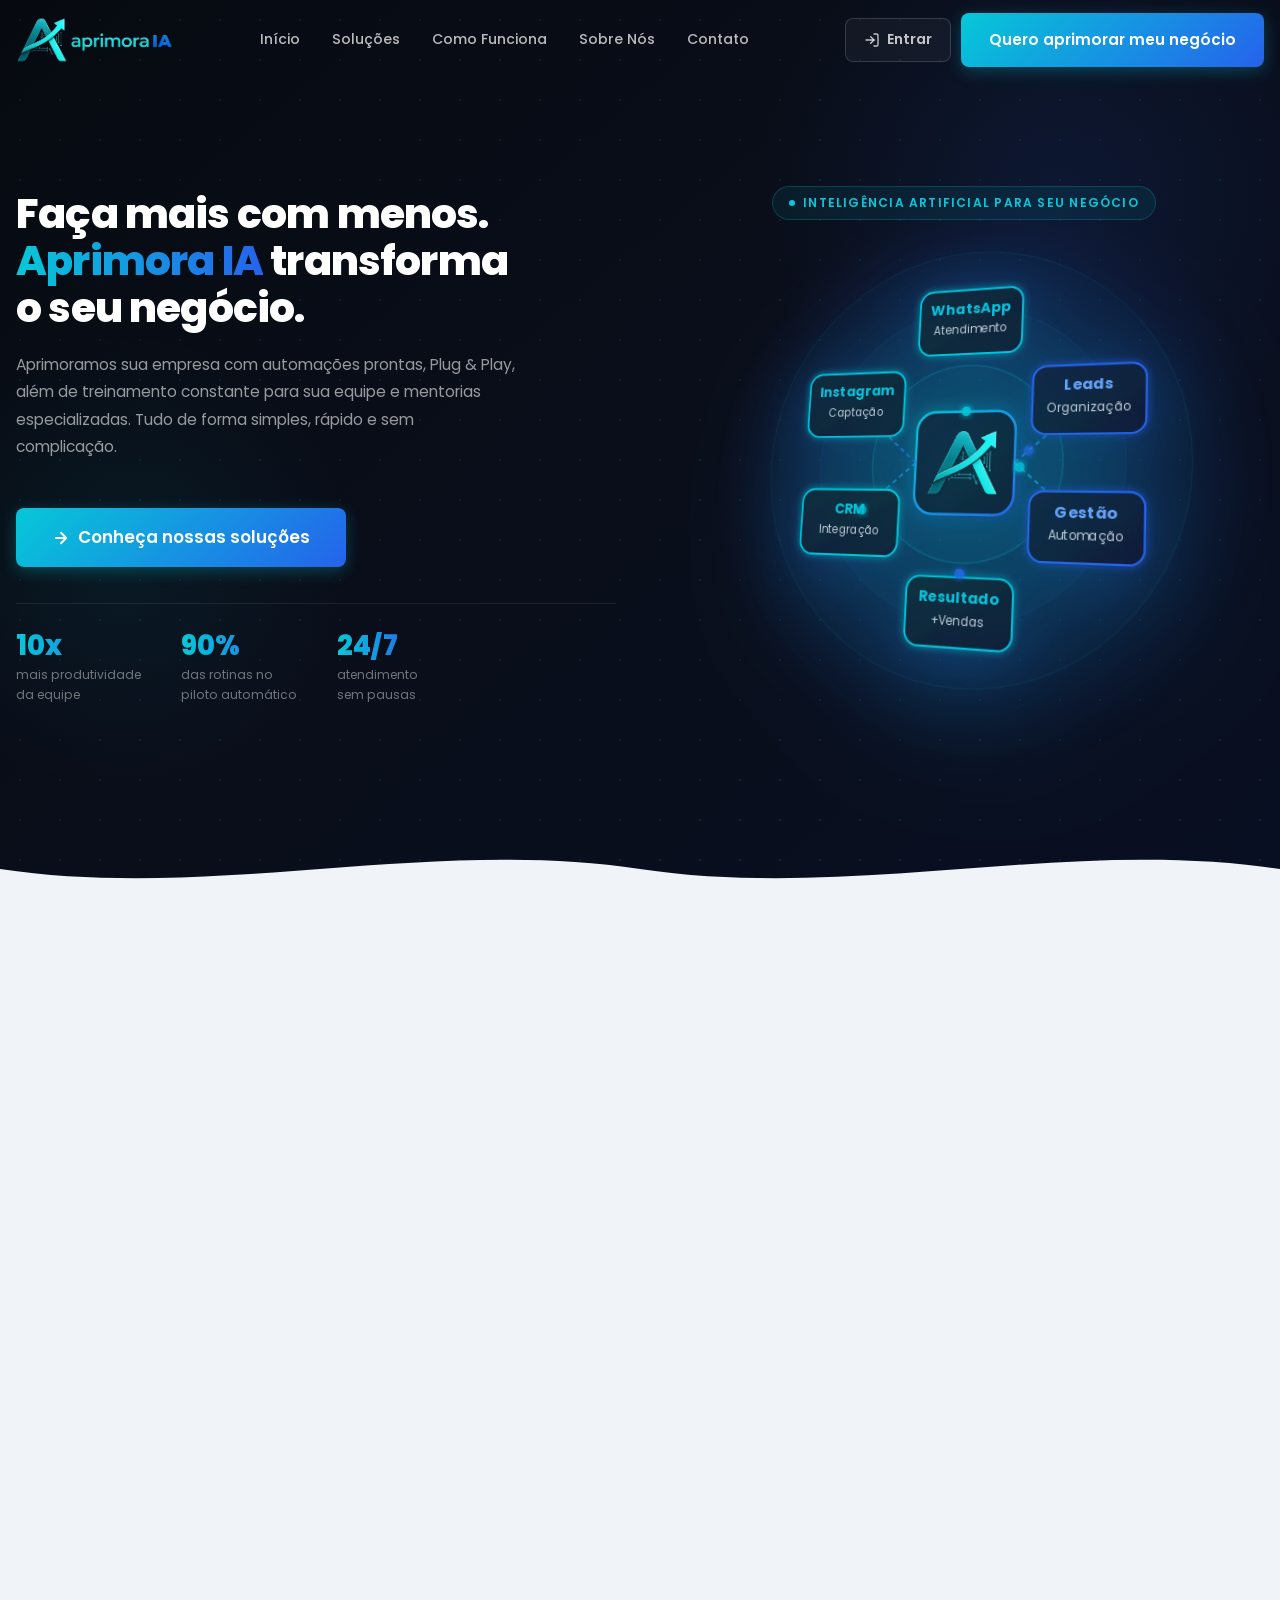
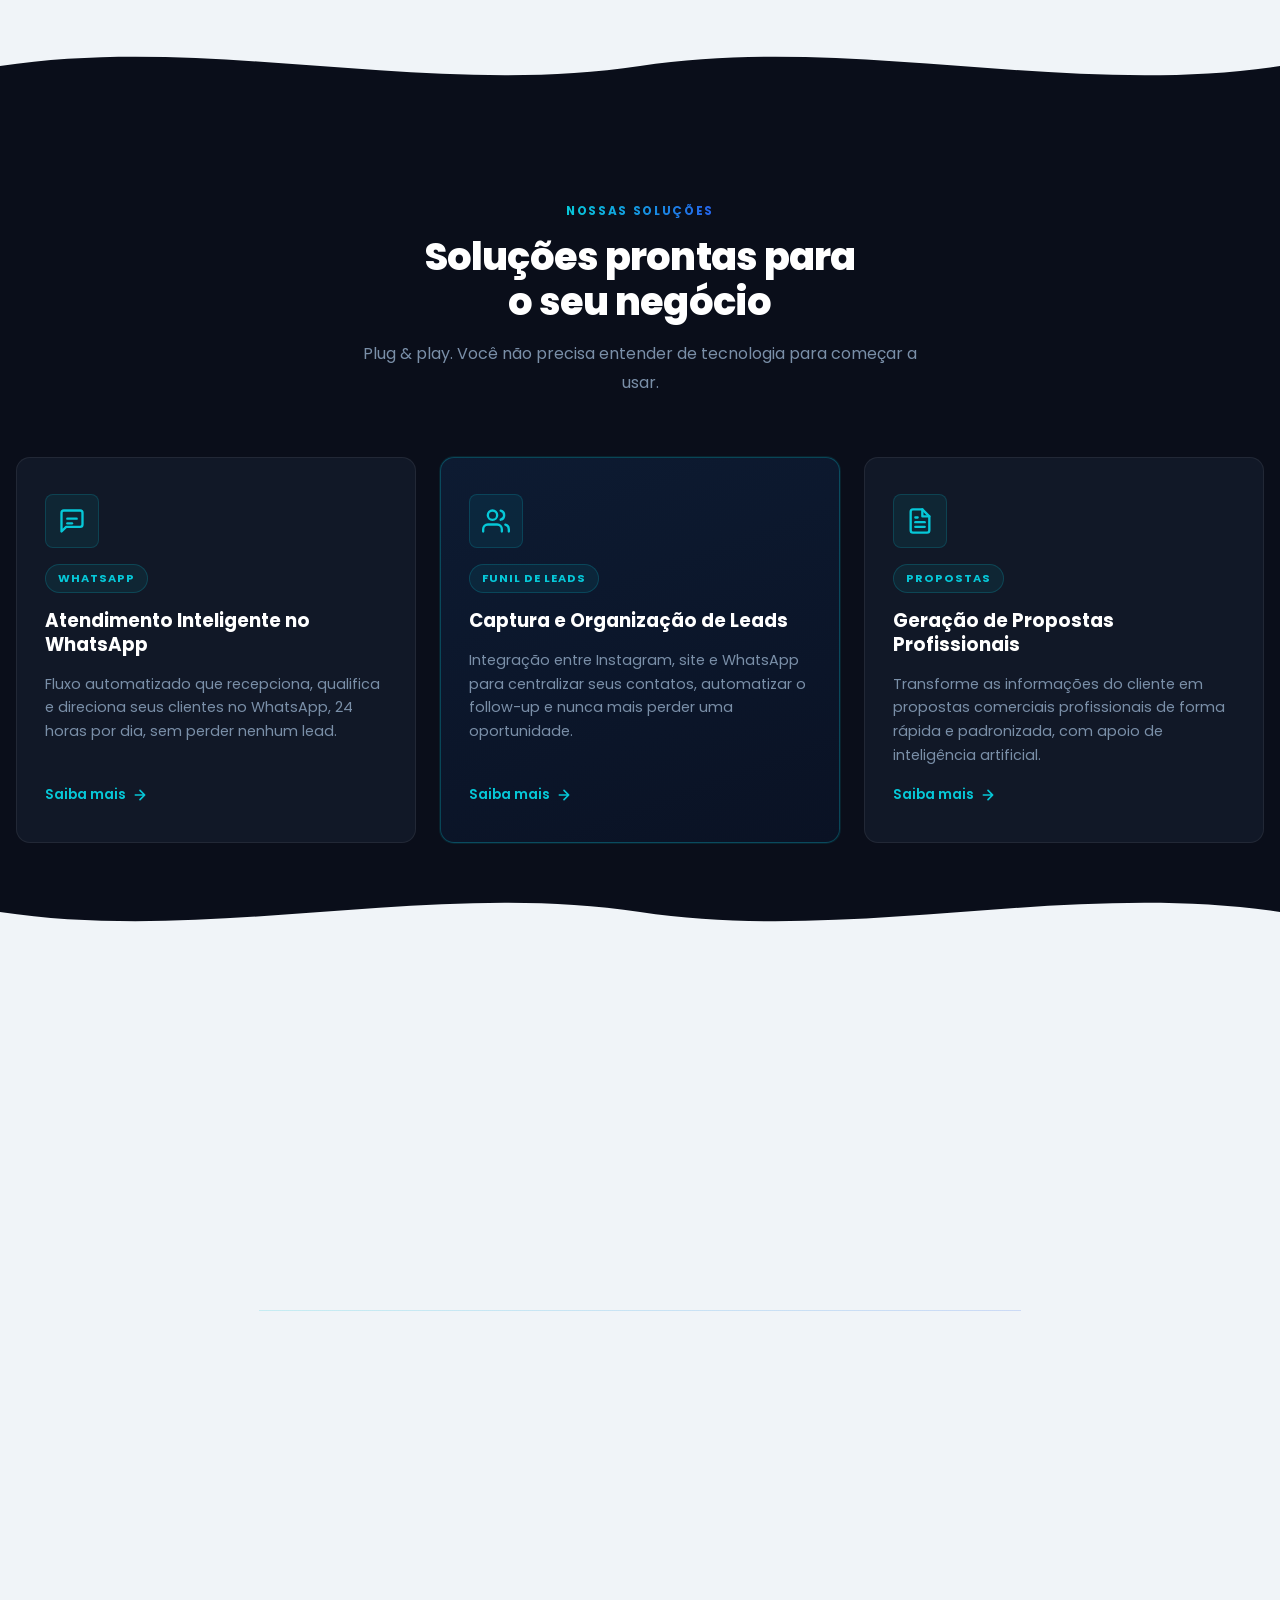
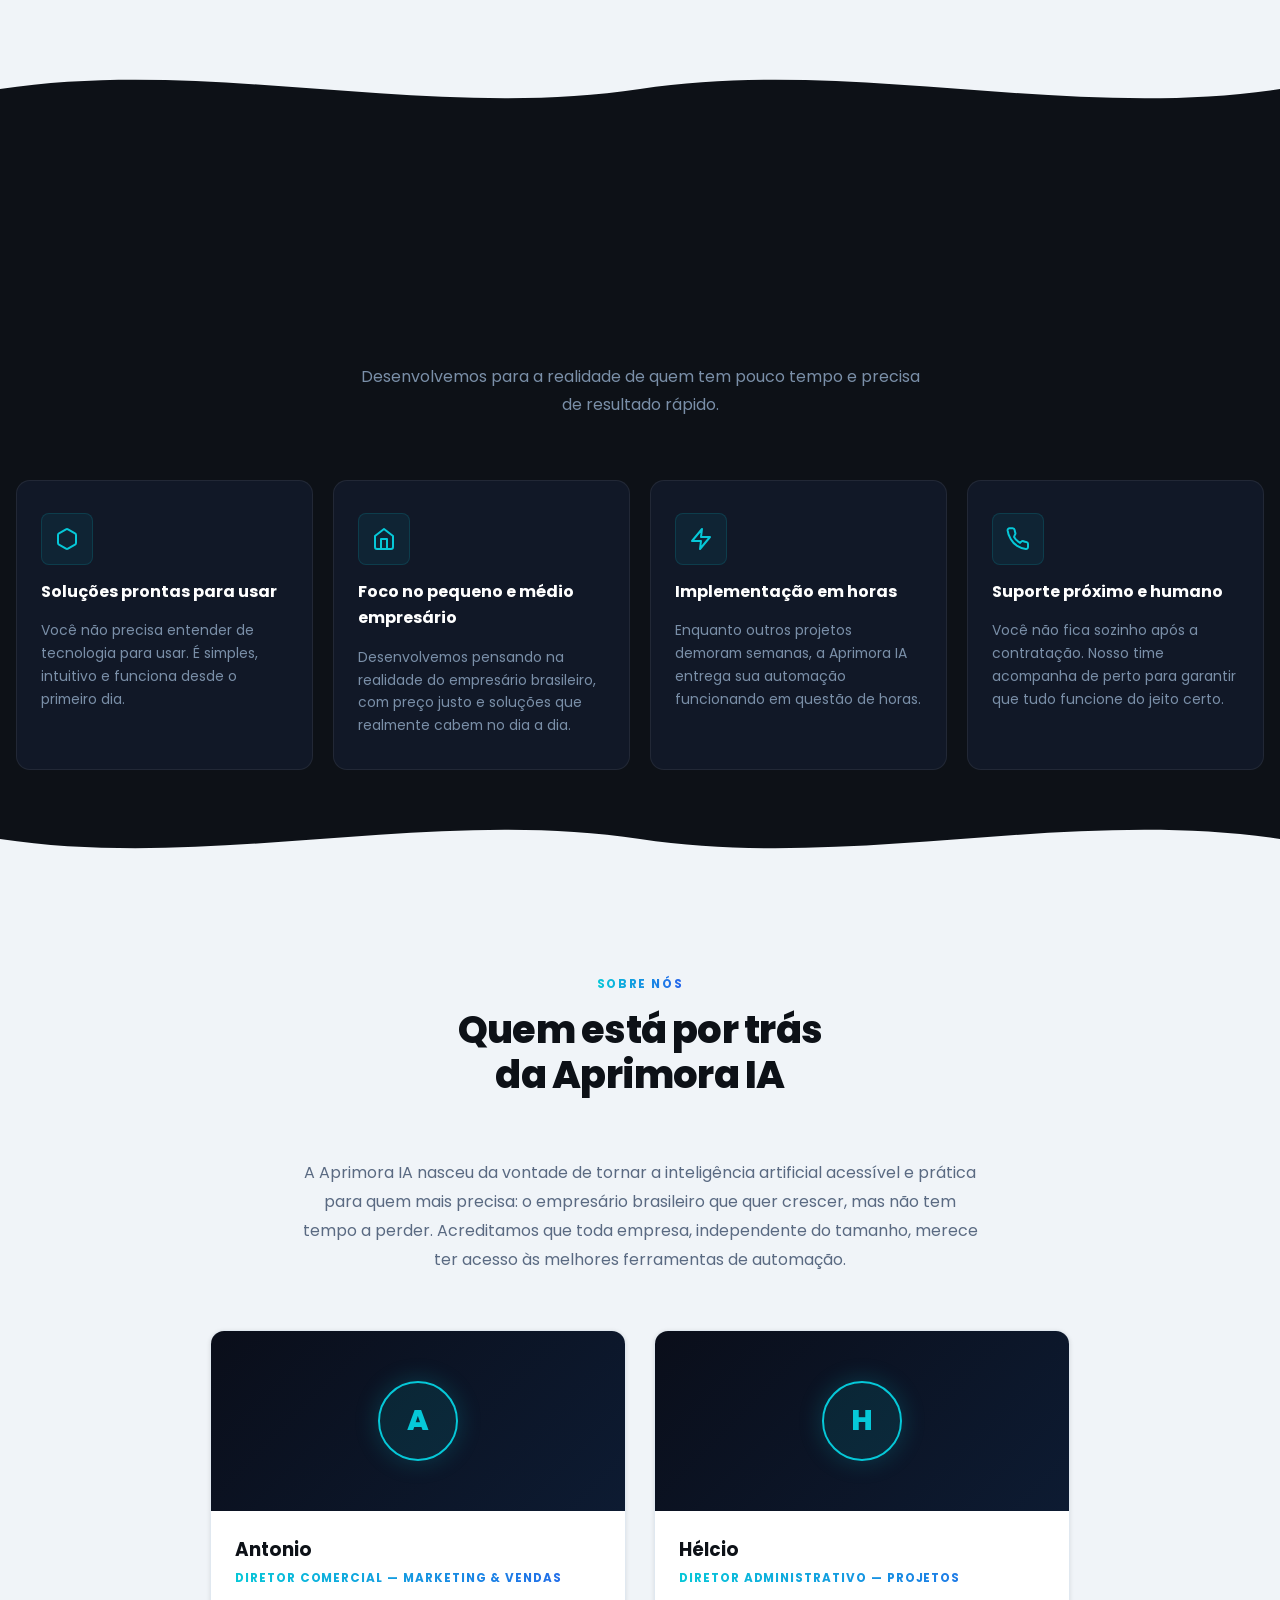
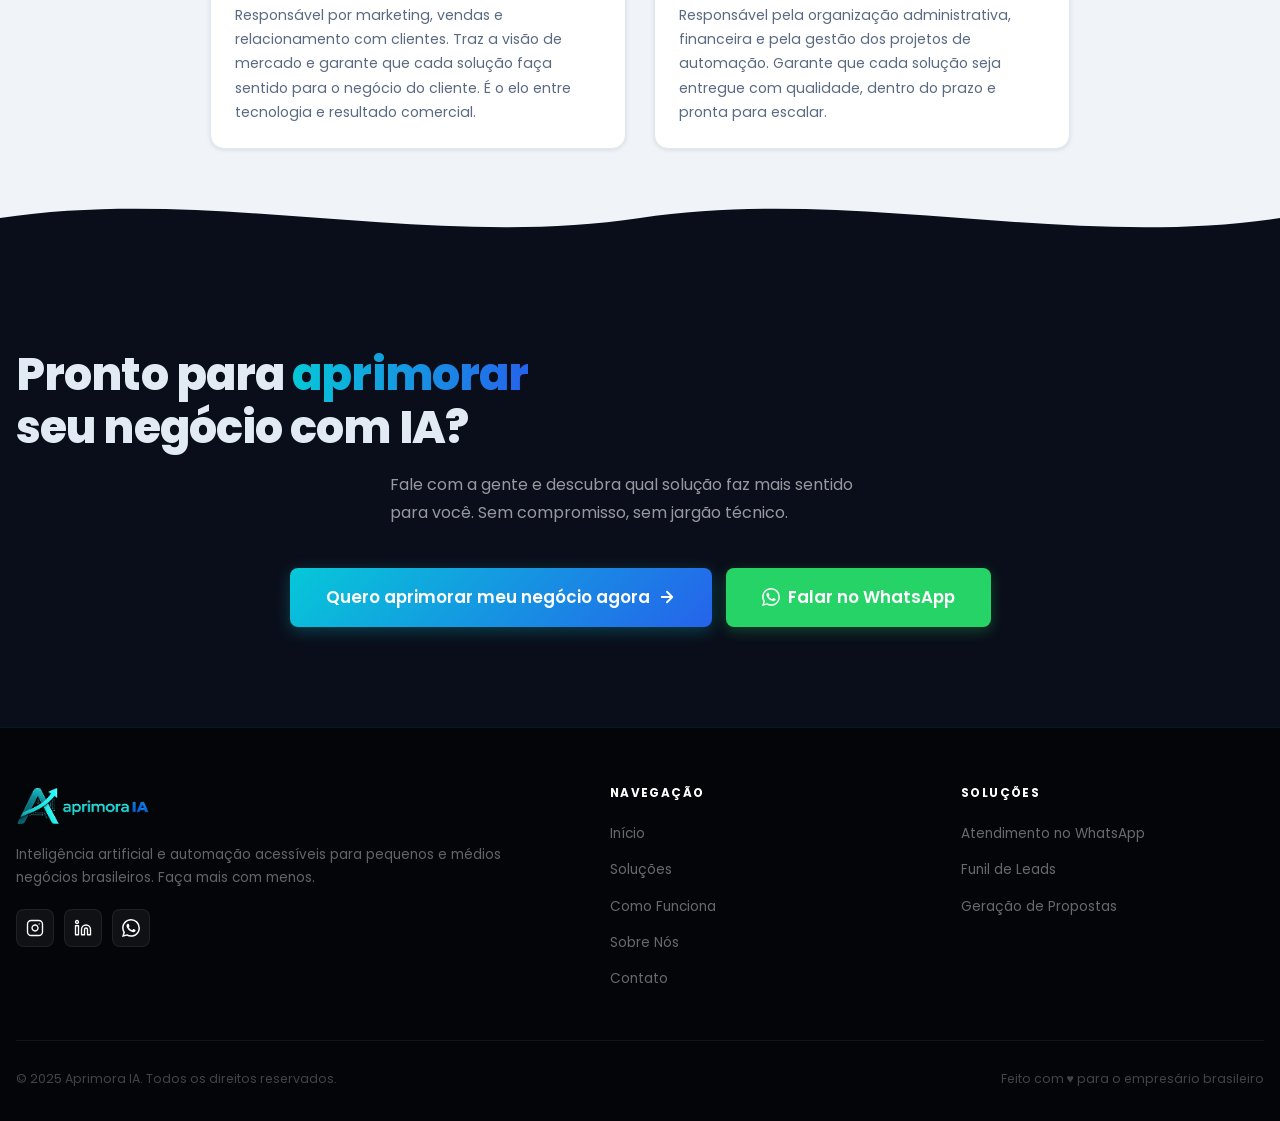
==== commit 71c22fc7: "feat: chat de atendimento IA + botão Entrar no header - Cria conversa.html com chat conversacional e" ====
--- a/index.html
+++ b/index.html
@@ -6,7 +6,7 @@
   <meta name="description" content="Aprimora IA — Automações com Inteligência Artificial para pequenos e médios negócios. Atendimento no WhatsApp, organização de leads e geração de propostas." />
   <meta name="keywords" content="automação, inteligência artificial, WhatsApp, leads, propostas, PME, pequenas empresas" />
   <meta property="og:title" content="Aprimora IA — Faça mais com menos" />
-  <meta property="og:description" content="Automações prontas para atendimento no WhatsApp, organização de leads e geração de propostas. Simples, rápido e sem complicação." />
+  <meta property="og:description" content="Automações prontas, Plug & Play para aprimorar diversas atividades e rotinas dentro de sua empresa. Simples, rápido e sem complicação." />
   <meta property="og:type" content="website" />
   <link rel="icon" type="image/x-icon" href="public/favicon.ico" />
   <link rel="apple-touch-icon" href="public/logo/icone removebg.png" />
@@ -34,9 +34,15 @@
         <a href="#sobre">Sobre Nós</a>
         <a href="#contato">Contato</a>
       </nav>
-      <a href="https://wa.me/5500000000000" target="_blank" rel="noopener" class="btn btn-primary nav-cta">
-        Quero aprimorar meu negócio
-      </a>
+      <div class="nav-actions">
+        <a href="/login" class="btn btn-ghost-header">
+          <svg width="16" height="16" viewBox="0 0 24 24" fill="none" stroke="currentColor" stroke-width="2" stroke-linecap="round" stroke-linejoin="round"><path d="M15 3h4a2 2 0 0 1 2 2v14a2 2 0 0 1-2 2h-4"/><polyline points="10 17 15 12 10 7"/><line x1="15" y1="12" x2="3" y2="12"/></svg>
+          Entrar
+        </a>
+        <a href="/conversa" class="btn btn-primary nav-cta">
+          Quero aprimorar meu negócio
+        </a>
+      </div>
       <button class="hamburger" id="hamburger" aria-label="Abrir menu">
         <span></span><span></span><span></span>
       </button>
@@ -71,42 +77,37 @@
           o seu negócio.
         </h1>
         <p class="hero-subtitle fade-in fade-in-delay-2">
-          Automações prontas para atendimento no WhatsApp, organização de leads e geração de propostas. Simples, rápido e sem complicação.
+          Aprimoramos sua empresa com automações prontas, Plug & Play, além de treinamento constante para sua equipe e mentorias especializadas. Tudo de forma simples, rápido e sem complicação.
         </p>
         <div class="hero-actions fade-in fade-in-delay-3">
-          <a href="#solucoes" class="btn btn-primary btn-lg">
-            <!-- Arrow right icon -->
+          <a href="/conversa" class="btn btn-primary btn-lg">
             <svg width="18" height="18" viewBox="0 0 24 24" fill="none" stroke="currentColor" stroke-width="2.5" stroke-linecap="round" stroke-linejoin="round"><path d="M5 12h14M12 5l7 7-7 7"/></svg>
             Conheça nossas soluções
           </a>
-          <a href="https://wa.me/5500000000000" target="_blank" rel="noopener" class="btn btn-outline-white btn-lg">
-            <!-- WhatsApp icon -->
-            <svg width="18" height="18" viewBox="0 0 24 24" fill="currentColor"><path d="M17.472 14.382c-.297-.149-1.758-.867-2.03-.967-.273-.099-.471-.148-.67.15-.197.297-.767.966-.94 1.164-.173.199-.347.223-.644.075-.297-.15-1.255-.463-2.39-1.475-.883-.788-1.48-1.761-1.653-2.059-.173-.297-.018-.458.13-.606.134-.133.298-.347.446-.52.149-.174.198-.298.298-.497.099-.198.05-.371-.025-.52-.075-.149-.669-1.612-.916-2.207-.242-.579-.487-.5-.669-.51-.173-.008-.371-.01-.57-.01-.198 0-.52.074-.792.372-.272.297-1.04 1.016-1.04 2.479 0 1.462 1.065 2.875 1.213 3.074.149.198 2.096 3.2 5.077 4.487.709.306 1.262.489 1.694.625.712.227 1.36.195 1.871.118.571-.085 1.758-.719 2.006-1.413.248-.694.248-1.289.173-1.413-.074-.124-.272-.198-.57-.347m-5.421 7.403h-.004a9.87 9.87 0 01-5.031-1.378l-.361-.214-3.741.982.998-3.648-.235-.374a9.86 9.86 0 01-1.51-5.26c.001-5.45 4.436-9.884 9.888-9.884 2.64 0 5.122 1.03 6.988 2.898a9.825 9.825 0 012.893 6.994c-.003 5.45-4.437 9.884-9.885 9.884m8.413-18.297A11.815 11.815 0 0012.05 0C5.495 0 .16 5.335.157 11.892c0 2.096.547 4.142 1.588 5.945L.057 24l6.305-1.654a11.882 11.882 0 005.683 1.448h.005c6.554 0 11.89-5.335 11.893-11.893a11.821 11.821 0 00-3.48-8.413z"/></svg>
-            Fale com a gente
-          </a>
         </div>
         <div class="hero-stats fade-in fade-in-delay-4">
           <div class="hero-stat">
-            <strong><span data-counter="3">0</span>x</strong>
-            <span>mais atendimentos<br />no WhatsApp</span>
+            <strong><span data-counter="10">0</span>x</strong>
+            <span>mais produtividade<br />da equipe</span>
           </div>
           <div class="hero-stat">
-            <strong><span data-counter="70">0</span>%</strong>
-            <span>menos tarefas<br />manuais</span>
+            <strong><span data-counter="90">0</span>%</strong>
+            <span>das rotinas no<br />piloto automático</span>
           </div>
           <div class="hero-stat">
-            <strong><span data-counter="24">0</span>h</strong>
-            <span>implementação<br />em horas</span>
+            <strong>24/7</strong>
+            <span>atendimento<br />sem pausas</span>
           </div>
         </div>
       </div>
       <div class="hero-visual fade-in fade-in-delay-2">
-        <div class="hero-badge" style="justify-content:center; margin-bottom:16px;">
-          <span class="hero-badge-dot"></span>
-          Inteligência Artificial para seu negócio
-        </div>
-        <div class="hero-svg-wrap">
-          <div class="hero-svg-glow"></div>
+        <div class="hero-visual-inner">
+          <div class="hero-badge hero-badge-right">
+            <span class="hero-badge-dot"></span>
+            Inteligência Artificial para seu negócio
+          </div>
+          <div class="hero-svg-wrap">
+            <div class="hero-svg-glow"></div>
           <!-- SVG ilustração de IA / automação — cores da logo Aprimora IA -->
           <svg viewBox="0 0 520 480" fill="none" xmlns="http://www.w3.org/2000/svg" aria-hidden="true">
             <defs>
@@ -115,78 +116,94 @@
                 <stop offset="100%" stop-color="#2563EB"/>
               </linearGradient>
               <linearGradient id="gradNode" x1="0%" y1="0%" x2="100%" y2="100%">
-                <stop offset="0%" stop-color="#0D1421"/>
-                <stop offset="100%" stop-color="#0A1830"/>
+                <stop offset="0%" stop-color="#121D35"/>
+                <stop offset="100%" stop-color="#0D1828"/>
               </linearGradient>
-              <filter id="glow">
-                <feGaussianBlur stdDeviation="3" result="coloredBlur"/>
+              <linearGradient id="gradNodeCyan" x1="0%" y1="0%" x2="100%" y2="100%">
+                <stop offset="0%" stop-color="#072830"/>
+                <stop offset="100%" stop-color="#091828"/>
+              </linearGradient>
+              <filter id="glow" x="-30%" y="-30%" width="160%" height="160%">
+                <feGaussianBlur stdDeviation="4" result="coloredBlur"/>
+                <feMerge><feMergeNode in="coloredBlur"/><feMergeNode in="SourceGraphic"/></feMerge>
+              </filter>
+              <filter id="glowStrong" x="-40%" y="-40%" width="180%" height="180%">
+                <feGaussianBlur stdDeviation="7" result="coloredBlur"/>
                 <feMerge><feMergeNode in="coloredBlur"/><feMergeNode in="SourceGraphic"/></feMerge>
               </filter>
             </defs>
 
             <!-- Background circles -->
-            <circle cx="260" cy="240" r="220" fill="rgba(6,200,216,0.02)" stroke="rgba(6,200,216,0.08)" stroke-width="1"/>
-            <circle cx="260" cy="240" r="160" fill="rgba(6,200,216,0.02)" stroke="rgba(37,99,235,0.10)" stroke-width="1"/>
-            <circle cx="260" cy="240" r="100" fill="rgba(6,200,216,0.04)" stroke="rgba(6,200,216,0.15)" stroke-width="1.5"/>
+            <circle cx="260" cy="240" r="220" fill="rgba(6,200,216,0.02)" stroke="rgba(6,200,216,0.10)" stroke-width="1"/>
+            <circle cx="260" cy="240" r="160" fill="rgba(6,200,216,0.02)" stroke="rgba(37,99,235,0.14)" stroke-width="1"/>
+            <circle cx="260" cy="240" r="100" fill="rgba(6,200,216,0.04)" stroke="rgba(6,200,216,0.22)" stroke-width="1.5"/>
 
             <!-- Central AI node -->
-            <rect x="210" y="190" width="100" height="100" rx="20" fill="url(#gradNode)" stroke="url(#gradCyan)" stroke-width="2" filter="url(#glow)"/>
-            <image href="public/logo/icone removebg.png" x="222" y="202" width="76" height="76" />
+            <rect x="208" y="188" width="104" height="104" rx="20" fill="url(#gradNode)" stroke="url(#gradCyan)" stroke-width="2.5" filter="url(#glowStrong)"/>
+            <image href="public/logo/icone removebg.png" x="220" y="200" width="80" height="80" />
 
             <!-- Connecting lines -->
-            <line x1="260" y1="190" x2="260" y2="122" stroke="url(#gradCyan)" stroke-width="1.5" stroke-dasharray="5,4" opacity="0.5"/>
-            <line x1="310" y1="240" x2="378" y2="182" stroke="url(#gradCyan)" stroke-width="1.5" stroke-dasharray="5,4" opacity="0.5"/>
-            <line x1="310" y1="240" x2="378" y2="298" stroke="url(#gradCyan)" stroke-width="1.5" stroke-dasharray="5,4" opacity="0.5"/>
-            <line x1="210" y1="240" x2="142" y2="182" stroke="url(#gradCyan)" stroke-width="1.5" stroke-dasharray="5,4" opacity="0.5"/>
-            <line x1="210" y1="240" x2="142" y2="298" stroke="url(#gradCyan)" stroke-width="1.5" stroke-dasharray="5,4" opacity="0.5"/>
-            <line x1="260" y1="290" x2="260" y2="358" stroke="url(#gradCyan)" stroke-width="1.5" stroke-dasharray="5,4" opacity="0.5"/>
+            <line x1="260" y1="188" x2="260" y2="128" stroke="url(#gradCyan)" stroke-width="2" stroke-dasharray="5,4" opacity="0.7"/>
+            <line x1="312" y1="240" x2="378" y2="183" stroke="url(#gradCyan)" stroke-width="2" stroke-dasharray="5,4" opacity="0.7"/>
+            <line x1="312" y1="240" x2="378" y2="297" stroke="url(#gradCyan)" stroke-width="2" stroke-dasharray="5,4" opacity="0.7"/>
+            <line x1="208" y1="240" x2="142" y2="183" stroke="url(#gradCyan)" stroke-width="2" stroke-dasharray="5,4" opacity="0.7"/>
+            <line x1="208" y1="240" x2="142" y2="297" stroke="url(#gradCyan)" stroke-width="2" stroke-dasharray="5,4" opacity="0.7"/>
+            <line x1="260" y1="292" x2="260" y2="354" stroke="url(#gradCyan)" stroke-width="2" stroke-dasharray="5,4" opacity="0.7"/>
 
             <!-- WhatsApp node -->
-            <rect x="210" y="62" width="100" height="58" rx="12" fill="url(#gradNode)" stroke="#06C8D8" stroke-width="1.5"/>
-            <text x="260" y="85" text-anchor="middle" font-family="sans-serif" font-size="13" fill="#06C8D8" font-weight="700">WhatsApp</text>
-            <text x="260" y="103" text-anchor="middle" font-family="sans-serif" font-size="11" fill="rgba(255,255,255,0.65)">Atendimento</text>
+            <rect x="205" y="60" width="110" height="68" rx="14" fill="url(#gradNodeCyan)" stroke="#06C8D8" stroke-width="2" filter="url(#glow)"/>
+            <text x="260" y="85" text-anchor="middle" font-family="Poppins, sans-serif" font-size="15" fill="#06C8D8" font-weight="700">WhatsApp</text>
+            <text x="260" y="106" text-anchor="middle" font-family="Poppins, sans-serif" font-size="12" fill="rgba(255,255,255,0.80)">Atendimento</text>
 
             <!-- Leads node -->
-            <rect x="332" y="144" width="100" height="58" rx="12" fill="url(#gradNode)" stroke="#2563EB" stroke-width="1.5"/>
-            <text x="382" y="167" text-anchor="middle" font-family="sans-serif" font-size="13" fill="#6EA8FE" font-weight="700">Leads</text>
-            <text x="382" y="185" text-anchor="middle" font-family="sans-serif" font-size="11" fill="rgba(255,255,255,0.65)">Organização</text>
+            <rect x="328" y="144" width="110" height="68" rx="14" fill="url(#gradNode)" stroke="#2563EB" stroke-width="2" filter="url(#glow)"/>
+            <text x="383" y="169" text-anchor="middle" font-family="Poppins, sans-serif" font-size="15" fill="#6EA8FE" font-weight="700">Leads</text>
+            <text x="383" y="190" text-anchor="middle" font-family="Poppins, sans-serif" font-size="12" fill="rgba(255,255,255,0.80)">Organização</text>
 
             <!-- Gestão node -->
-            <rect x="332" y="270" width="100" height="58" rx="12" fill="url(#gradNode)" stroke="#2563EB" stroke-width="1.5"/>
-            <text x="382" y="293" text-anchor="middle" font-family="sans-serif" font-size="13" fill="#6EA8FE" font-weight="700">Gestão</text>
-            <text x="382" y="311" text-anchor="middle" font-family="sans-serif" font-size="11" fill="rgba(255,255,255,0.65)">Automação</text>
+            <rect x="328" y="268" width="110" height="68" rx="14" fill="url(#gradNode)" stroke="#2563EB" stroke-width="2" filter="url(#glow)"/>
+            <text x="383" y="293" text-anchor="middle" font-family="Poppins, sans-serif" font-size="15" fill="#6EA8FE" font-weight="700">Gestão</text>
+            <text x="383" y="314" text-anchor="middle" font-family="Poppins, sans-serif" font-size="12" fill="rgba(255,255,255,0.80)">Automação</text>
 
             <!-- Instagram node -->
-            <rect x="88" y="144" width="100" height="58" rx="12" fill="url(#gradNode)" stroke="rgba(6,200,216,0.4)" stroke-width="1.5"/>
-            <text x="138" y="167" text-anchor="middle" font-family="sans-serif" font-size="13" fill="rgba(6,200,216,0.85)" font-weight="700">Instagram</text>
-            <text x="138" y="185" text-anchor="middle" font-family="sans-serif" font-size="11" fill="rgba(255,255,255,0.65)">Captação</text>
+            <rect x="82" y="144" width="110" height="68" rx="14" fill="url(#gradNodeCyan)" stroke="#06C8D8" stroke-width="2" filter="url(#glow)"/>
+            <text x="137" y="169" text-anchor="middle" font-family="Poppins, sans-serif" font-size="15" fill="#06C8D8" font-weight="700">Instagram</text>
+            <text x="137" y="190" text-anchor="middle" font-family="Poppins, sans-serif" font-size="12" fill="rgba(255,255,255,0.80)">Captação</text>
 
             <!-- CRM node -->
-            <rect x="88" y="270" width="100" height="58" rx="12" fill="url(#gradNode)" stroke="rgba(6,200,216,0.4)" stroke-width="1.5"/>
-            <text x="138" y="293" text-anchor="middle" font-family="sans-serif" font-size="13" fill="rgba(6,200,216,0.85)" font-weight="700">CRM</text>
-            <text x="138" y="311" text-anchor="middle" font-family="sans-serif" font-size="11" fill="rgba(255,255,255,0.65)">Integração</text>
+            <rect x="82" y="268" width="110" height="68" rx="14" fill="url(#gradNodeCyan)" stroke="#06C8D8" stroke-width="2" filter="url(#glow)"/>
+            <text x="137" y="293" text-anchor="middle" font-family="Poppins, sans-serif" font-size="15" fill="#06C8D8" font-weight="700">CRM</text>
+            <text x="137" y="314" text-anchor="middle" font-family="Poppins, sans-serif" font-size="12" fill="rgba(255,255,255,0.80)">Integração</text>
 
             <!-- Result node -->
-            <rect x="210" y="358" width="100" height="58" rx="12" fill="url(#gradNode)" stroke="rgba(6,200,216,0.4)" stroke-width="1.5"/>
-            <text x="260" y="381" text-anchor="middle" font-family="sans-serif" font-size="13" fill="rgba(6,200,216,0.85)" font-weight="700">Resultado</text>
-            <text x="260" y="399" text-anchor="middle" font-family="sans-serif" font-size="11" fill="rgba(255,255,255,0.65)">+Vendas</text>
+            <rect x="205" y="354" width="110" height="68" rx="14" fill="url(#gradNodeCyan)" stroke="#06C8D8" stroke-width="2" filter="url(#glow)"/>
+            <text x="260" y="379" text-anchor="middle" font-family="Poppins, sans-serif" font-size="15" fill="#06C8D8" font-weight="700">Resultado</text>
+            <text x="260" y="400" text-anchor="middle" font-family="Poppins, sans-serif" font-size="12" fill="rgba(255,255,255,0.80)">+Vendas</text>
 
             <!-- Animated dots -->
-            <circle r="4" fill="#06C8D8" opacity="0.9" filter="url(#glow)">
-              <animateMotion dur="3s" repeatCount="indefinite" path="M260,190 L260,122"/>
-              <animate attributeName="opacity" values="0.9;0.2;0.9" dur="3s" repeatCount="indefinite"/>
+            <circle r="5" fill="#06C8D8" opacity="0.95" filter="url(#glow)">
+              <animateMotion dur="3s" repeatCount="indefinite" path="M260,188 L260,128"/>
+              <animate attributeName="opacity" values="0.95;0.2;0.95" dur="3s" repeatCount="indefinite"/>
             </circle>
-            <circle r="4" fill="#2563EB" opacity="0.9" filter="url(#glow)">
-              <animateMotion dur="2.5s" repeatCount="indefinite" path="M310,240 L378,182"/>
-              <animate attributeName="opacity" values="0.9;0.2;0.9" dur="2.5s" repeatCount="indefinite"/>
+            <circle r="5" fill="#2563EB" opacity="0.95" filter="url(#glow)">
+              <animateMotion dur="2.5s" repeatCount="indefinite" path="M312,240 L378,183"/>
+              <animate attributeName="opacity" values="0.95;0.2;0.95" dur="2.5s" repeatCount="indefinite"/>
             </circle>
-            <circle r="4" fill="#06C8D8" opacity="0.9" filter="url(#glow)">
-              <animateMotion dur="3.5s" repeatCount="indefinite" path="M210,240 L142,298"/>
-              <animate attributeName="opacity" values="0.9;0.2;0.9" dur="3.5s" repeatCount="indefinite"/>
+            <circle r="5" fill="#06C8D8" opacity="0.95" filter="url(#glow)">
+              <animateMotion dur="3.5s" repeatCount="indefinite" path="M208,240 L142,297"/>
+              <animate attributeName="opacity" values="0.95;0.2;0.95" dur="3.5s" repeatCount="indefinite"/>
+            </circle>
+            <circle r="5" fill="#06C8D8" opacity="0.95" filter="url(#glow)">
+              <animateMotion dur="2.8s" repeatCount="indefinite" path="M312,240 L378,297"/>
+              <animate attributeName="opacity" values="0.95;0.2;0.95" dur="2.8s" repeatCount="indefinite"/>
+            </circle>
+            <circle r="5" fill="#2563EB" opacity="0.95" filter="url(#glow)">
+              <animateMotion dur="3.2s" repeatCount="indefinite" path="M260,292 L260,354"/>
+              <animate attributeName="opacity" values="0.95;0.2;0.95" dur="3.2s" repeatCount="indefinite"/>
             </circle>
           </svg>
-        </div>
-      </div>
+          </div>
+        </div>
     </div>
   </div>
   <!-- Wave: dark → light -->
--- a/public/css/style.css
+++ b/public/css/style.css
@@ -40,7 +40,7 @@
   --shadow-lg:     0 12px 40px rgba(0,0,0,0.18);
   --shadow-glow:   0 0 28px rgba(6,200,216,0.18);
   --transition:    all 0.3s ease;
-  --max-width:     1200px;
+  --max-width:     1380px;
   --header-height: 80px;
 }
 
@@ -63,7 +63,7 @@
   width: 100%;
   max-width: var(--max-width);
   margin: 0 auto;
-  padding: 0 28px;
+  padding: 0 16px;
 }
 
 /* =========================================
@@ -173,7 +173,32 @@
 }
 .nav-links a:hover { color: var(--white); }
 .nav-links a:hover::after { width: 100%; }
-.nav-cta { margin-left: 12px; }
+.nav-actions {
+  display: flex;
+  align-items: center;
+  gap: 10px;
+  margin-left: 12px;
+}
+.btn-ghost-header {
+  display: inline-flex;
+  align-items: center;
+  gap: 7px;
+  padding: 9px 18px;
+  border-radius: 8px;
+  font-size: 0.88rem;
+  font-weight: 600;
+  color: rgba(255,255,255,0.75);
+  border: 1px solid rgba(255,255,255,0.15);
+  background: rgba(255,255,255,0.04);
+  text-decoration: none;
+  transition: all 0.2s;
+  white-space: nowrap;
+}
+.btn-ghost-header:hover {
+  color: var(--white);
+  border-color: rgba(6,200,216,0.4);
+  background: rgba(6,200,216,0.06);
+}
 
 /* Hamburger */
 .hamburger {
@@ -345,15 +370,15 @@
 .hero-inner {
   display: grid;
   grid-template-columns: 1fr 1fr;
-  gap: 64px;
-  align-items: center;
-  padding: 48px 0 110px;
+  gap: 48px;
+  align-items: center;
+  padding: 16px 0 32px;
   position: relative; z-index: 1;
 }
 .hero-visual {
-  margin-top: -40px;
-}
-.hero-content { color: var(--white); }
+  margin-top: 0;
+}
+.hero-content { color: var(--white); padding-top: 32px; }
 .hero-badge {
   display: inline-flex;
   align-items: center;
@@ -380,10 +405,10 @@
   50%       { opacity: 0.35; transform: scale(1.6); }
 }
 .hero-title {
-  font-size: clamp(2rem, 3.8vw, 3.2rem);
+  font-size: clamp(1.8rem, 3.2vw, 2.8rem);
   font-weight: 800;
   line-height: 1.14;
-  margin-bottom: 22px;
+  margin-bottom: 20px;
   letter-spacing: -0.02em;
 }
 .hero-title .highlight {
@@ -393,16 +418,28 @@
   background-clip: text;
 }
 .hero-subtitle {
-  font-size: 1.05rem;
+  font-size: 0.97rem;
   color: rgba(255,255,255,0.58);
-  margin-bottom: 38px;
-  line-height: 1.78;
+  margin-bottom: 48px;
+  line-height: 1.75;
   max-width: 500px;
 }
-.hero-actions { display: flex; gap: 14px; flex-wrap: wrap; }
+.hero-actions { display: flex; align-items: center; gap: 20px; flex-wrap: wrap; }
+.hero-link-cta {
+  display: inline-flex;
+  align-items: center;
+  gap: 7px;
+  color: rgba(255,255,255,0.55);
+  font-size: 0.9rem;
+  font-weight: 500;
+  text-decoration: none;
+  transition: color 0.2s;
+}
+.hero-link-cta svg { color: #25D366; }
+.hero-link-cta:hover { color: rgba(255,255,255,0.9); }
 .hero-stats {
-  display: flex; gap: 32px;
-  margin-top: 48px; padding-top: 32px;
+  display: flex; gap: 40px;
+  margin-top: 36px; padding-top: 28px;
   border-top: 1px solid rgba(255,255,255,0.08);
 }
 .hero-stat strong {
@@ -413,7 +450,7 @@
   -webkit-text-fill-color: transparent;
   background-clip: text;
 }
-.hero-stat span {
+.hero-stat > span {
   font-size: 0.76rem;
   color: rgba(255,255,255,0.42);
   margin-top: 5px;
@@ -425,9 +462,28 @@
   align-items: flex-start;
   padding-top: 0;
 }
+.hero-visual-inner {
+  display: flex;
+  flex-direction: column;
+  align-items: center;
+  width: 100%;
+  padding-top: 24px;
+}
+.hero-badge-right {
+  margin-bottom: 12px;
+  margin-top: 0;
+  white-space: nowrap;
+}
 .hero-svg-wrap {
   position: relative;
-  width: 100%; max-width: 520px;
+  width: 100%; max-width: 500px;
+  transform: perspective(800px) rotateY(-18deg) rotateX(8deg) scale(1.04);
+  transform-style: preserve-3d;
+  transition: transform 0.7s cubic-bezier(0.23, 1, 0.32, 1);
+  filter: drop-shadow(0 32px 56px rgba(6,200,216,0.22)) drop-shadow(0 8px 28px rgba(37,99,235,0.28));
+}
+.hero-svg-wrap:hover {
+  transform: perspective(800px) rotateY(-6deg) rotateX(3deg) scale(1.06);
 }
 .hero-svg-glow {
   position: absolute; inset: -40px;
@@ -789,7 +845,7 @@
 
 @media (max-width: 768px) {
   section { padding: 72px 0; }
-  .nav-links, .nav-cta { display: none; }
+  .nav-links, .nav-cta, .nav-actions { display: none; }
   .hamburger { display: flex; }
   .logo img { height: 52px; }
   .hero-title { font-size: 2rem; }
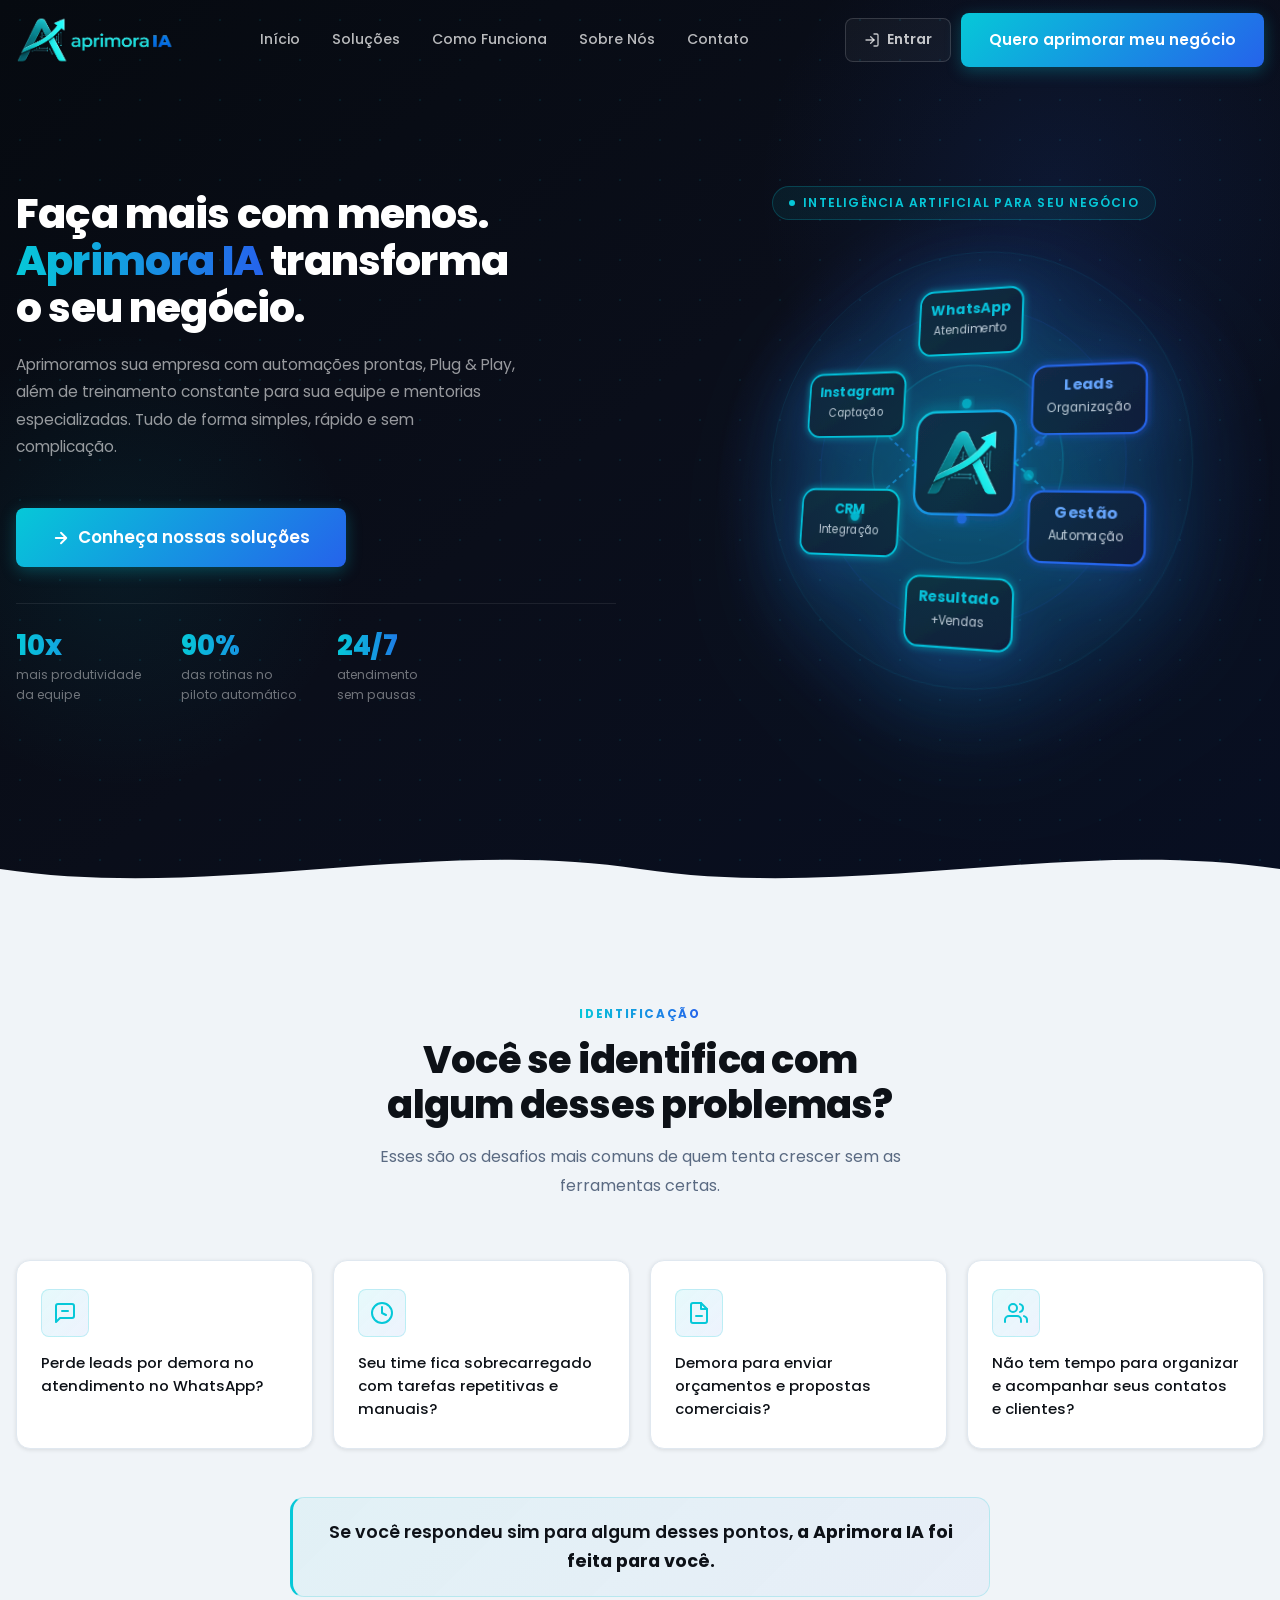
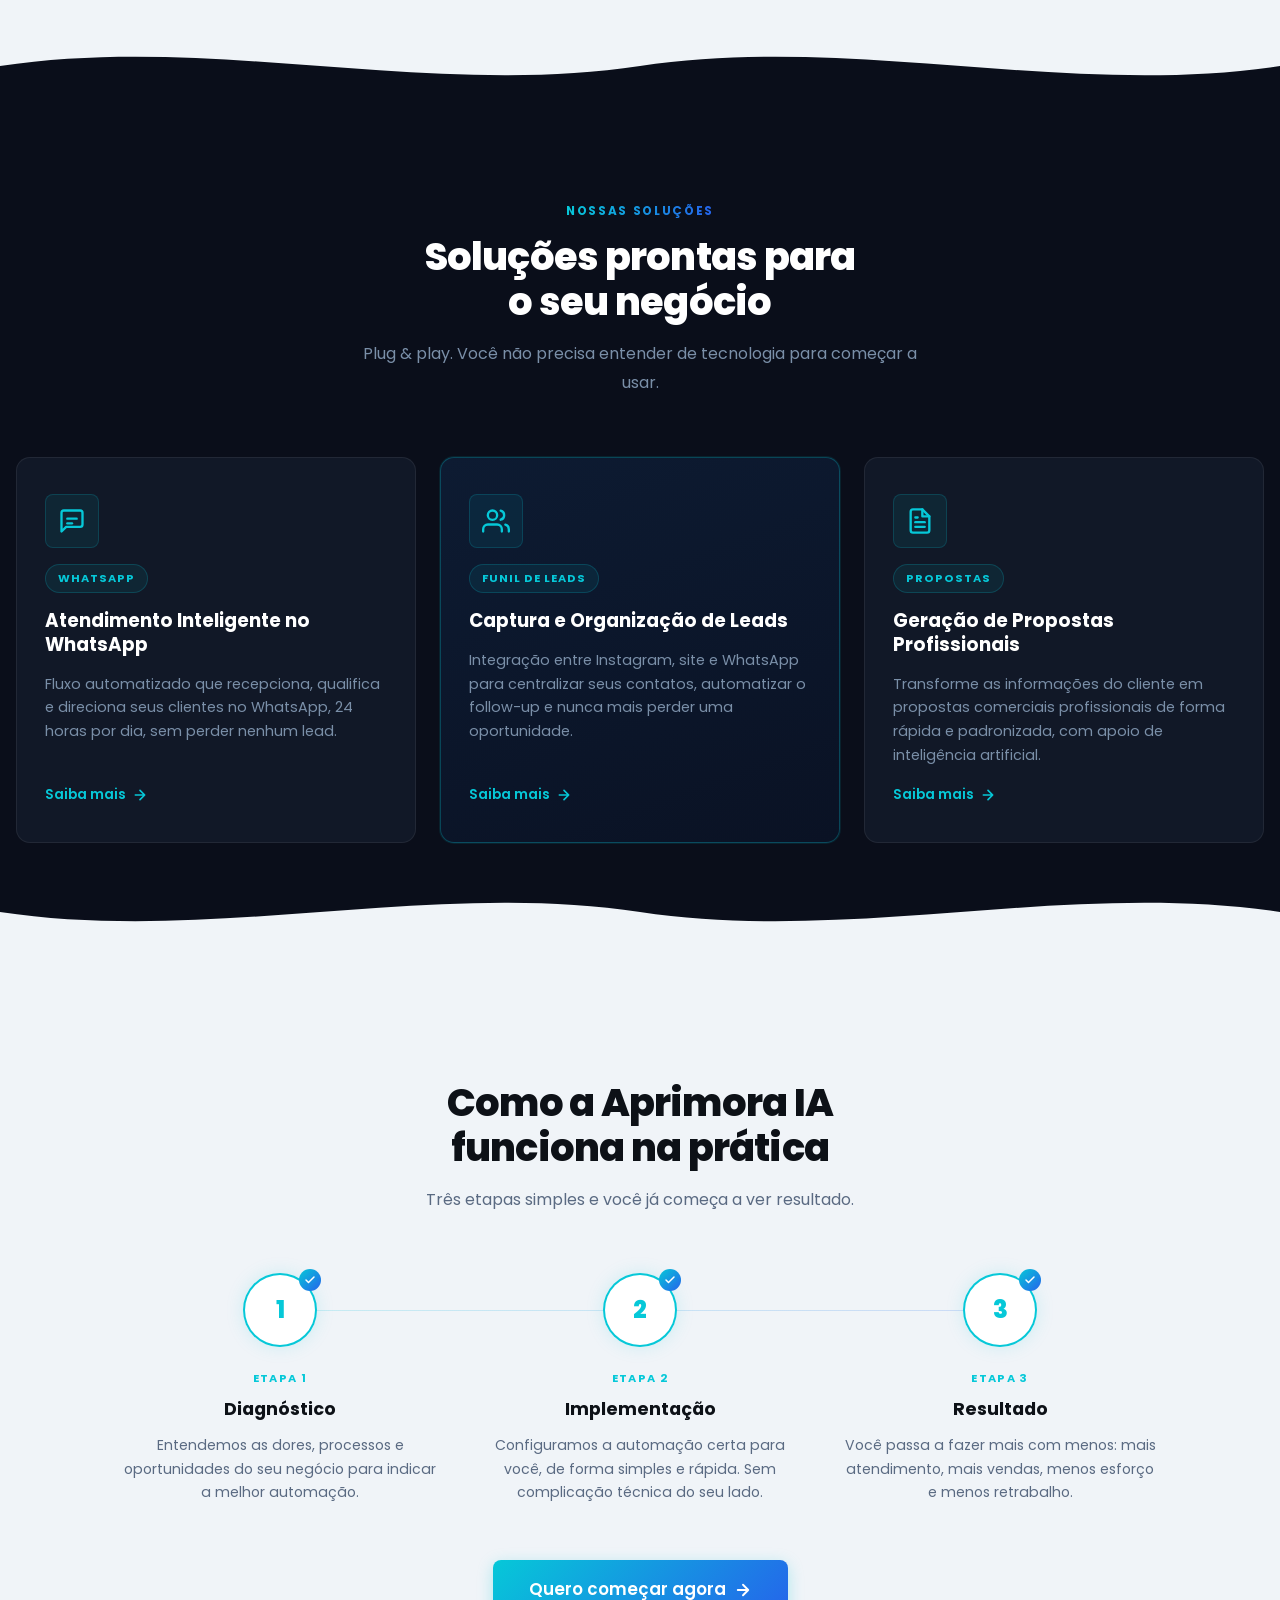
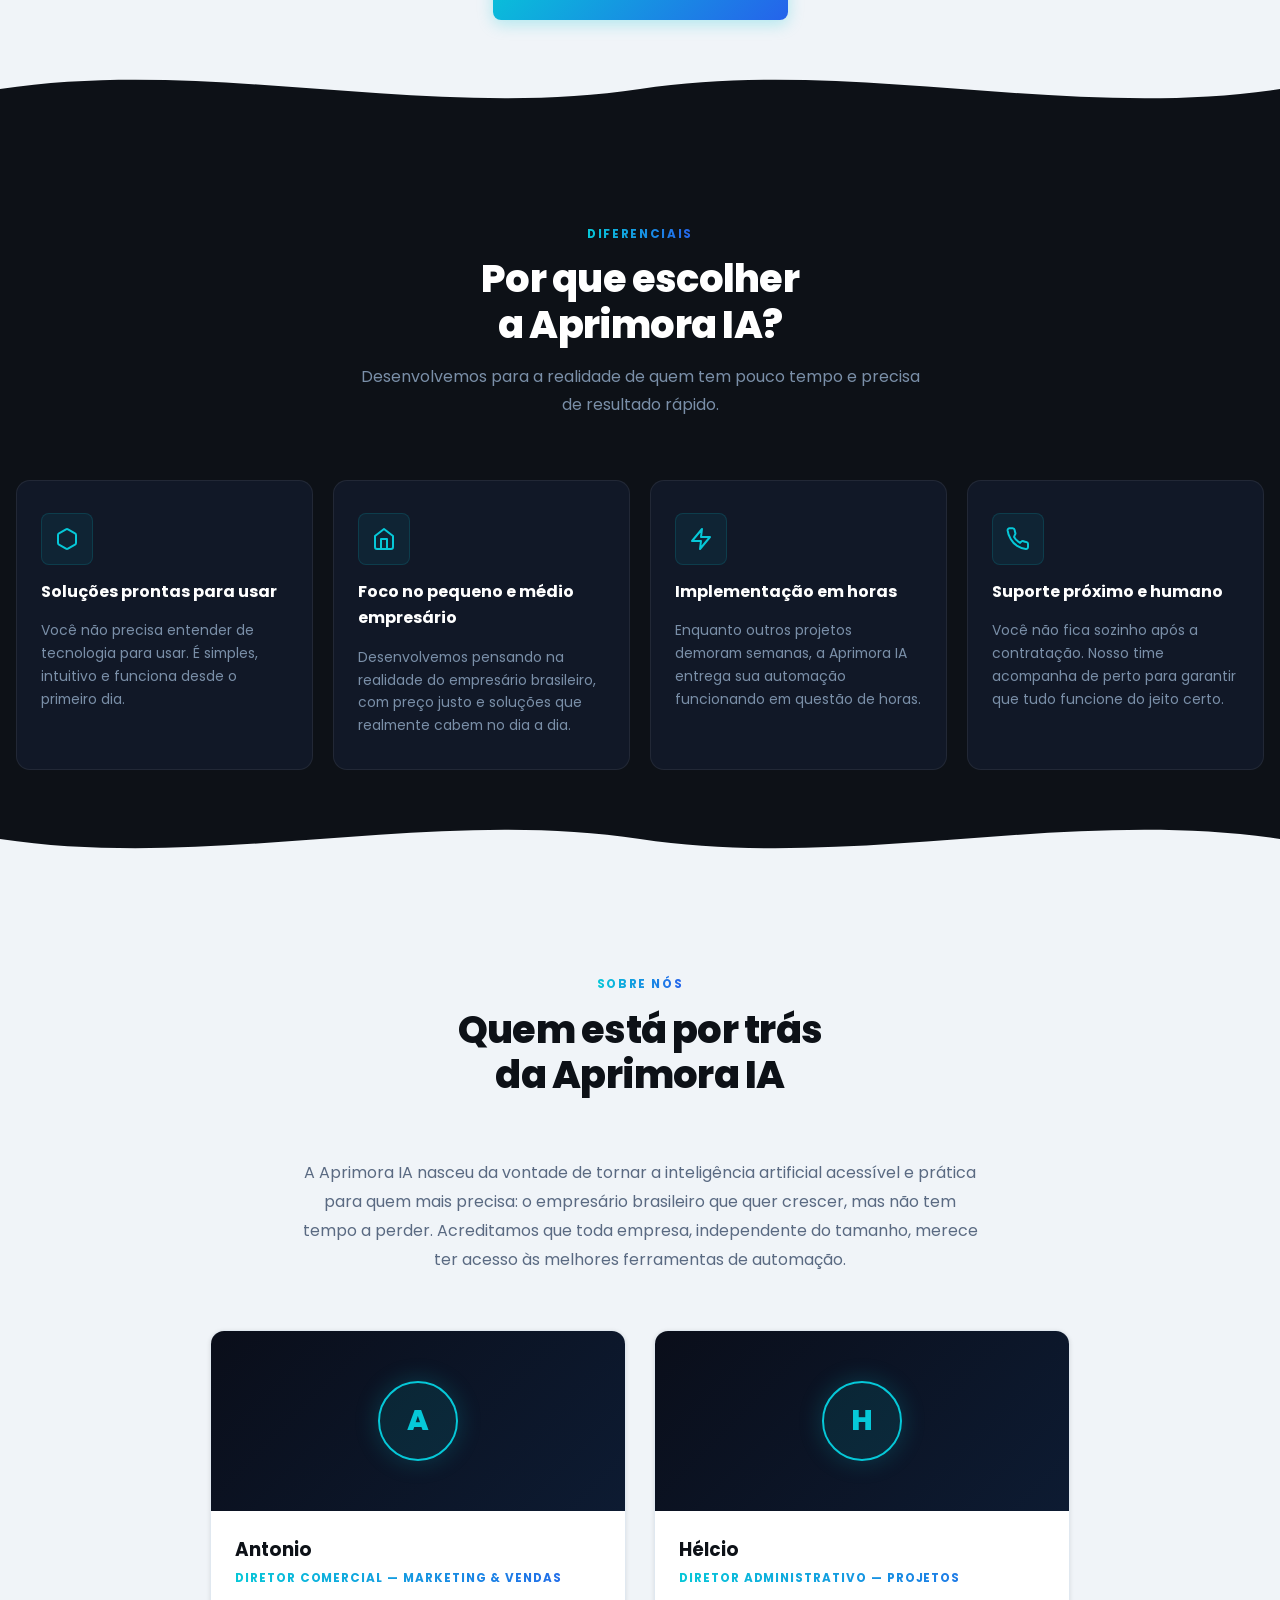
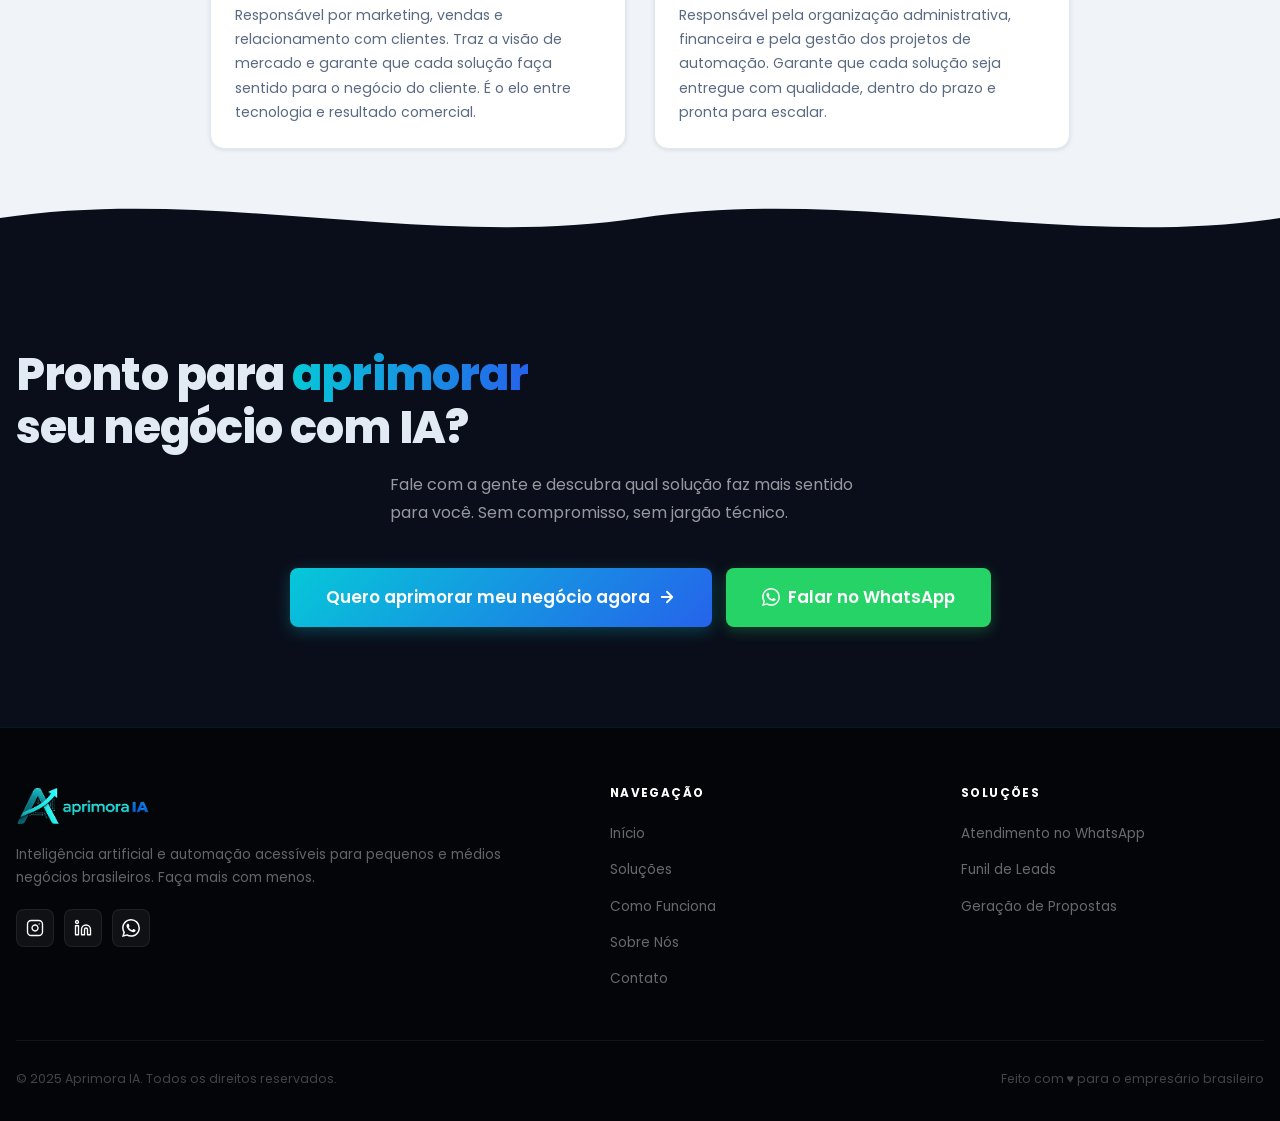
==== commit 4e86a55b: "fix: botão Entrar aponta para app.aprimoraia.com.br/login" ====
--- a/index.html
+++ b/index.html
@@ -35,7 +35,7 @@
         <a href="#contato">Contato</a>
       </nav>
       <div class="nav-actions">
-        <a href="/login" class="btn btn-ghost-header">
+        <a href="https://app.aprimoraia.com.br/login" class="btn btn-ghost-header">
           <svg width="16" height="16" viewBox="0 0 24 24" fill="none" stroke="currentColor" stroke-width="2" stroke-linecap="round" stroke-linejoin="round"><path d="M15 3h4a2 2 0 0 1 2 2v14a2 2 0 0 1-2 2h-4"/><polyline points="10 17 15 12 10 7"/><line x1="15" y1="12" x2="3" y2="12"/></svg>
           Entrar
         </a>
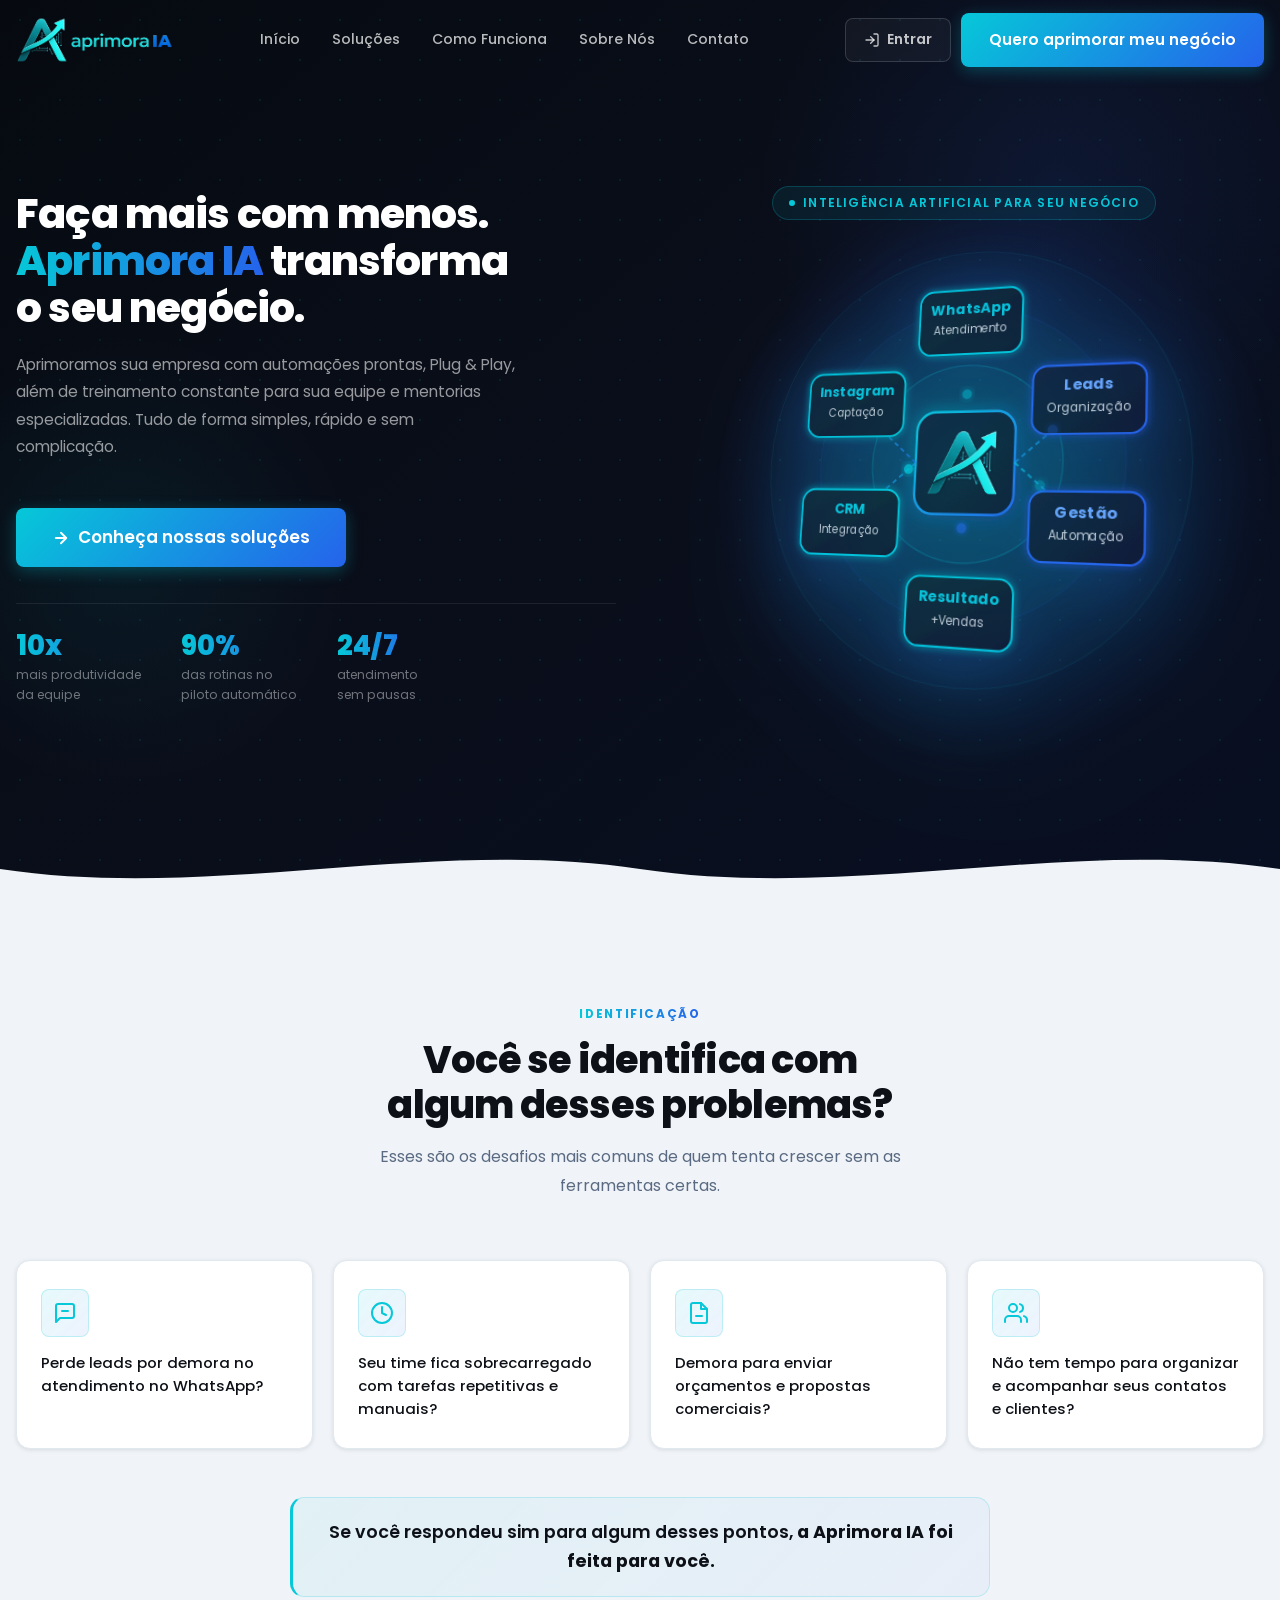
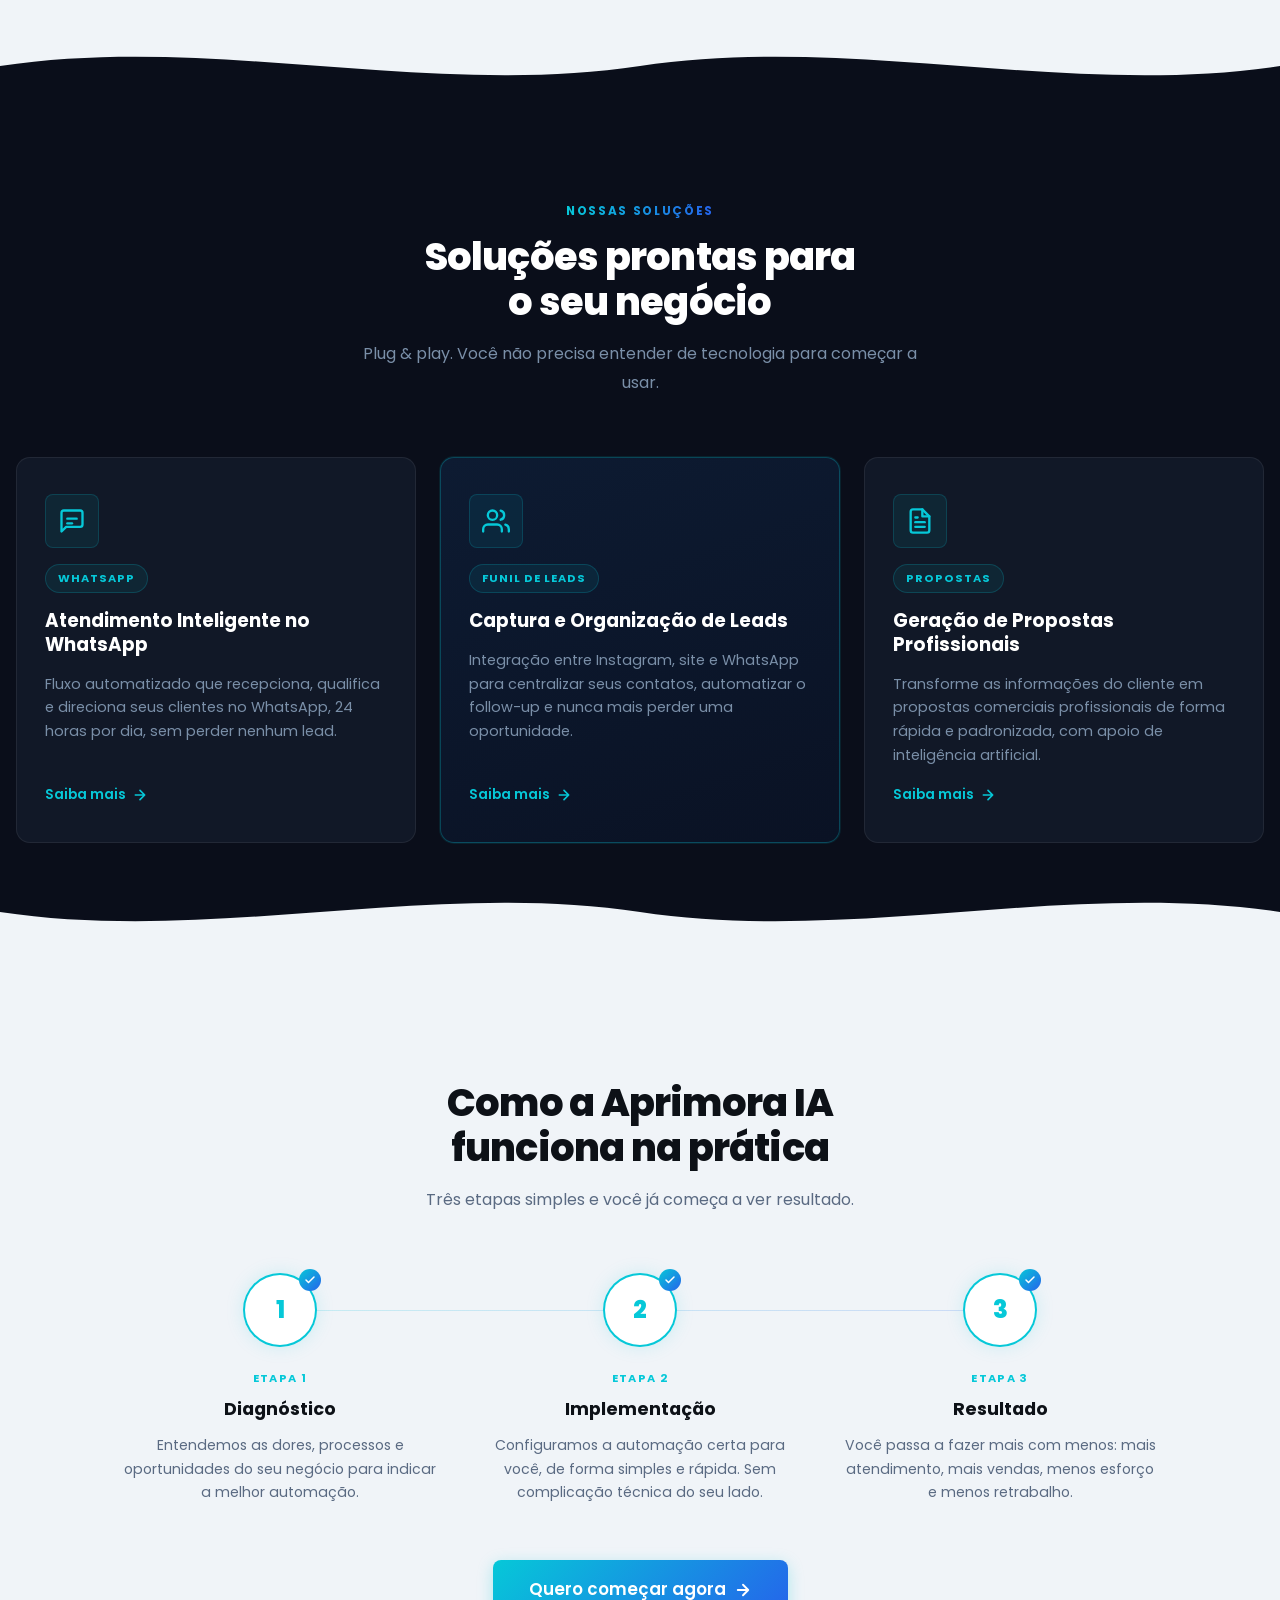
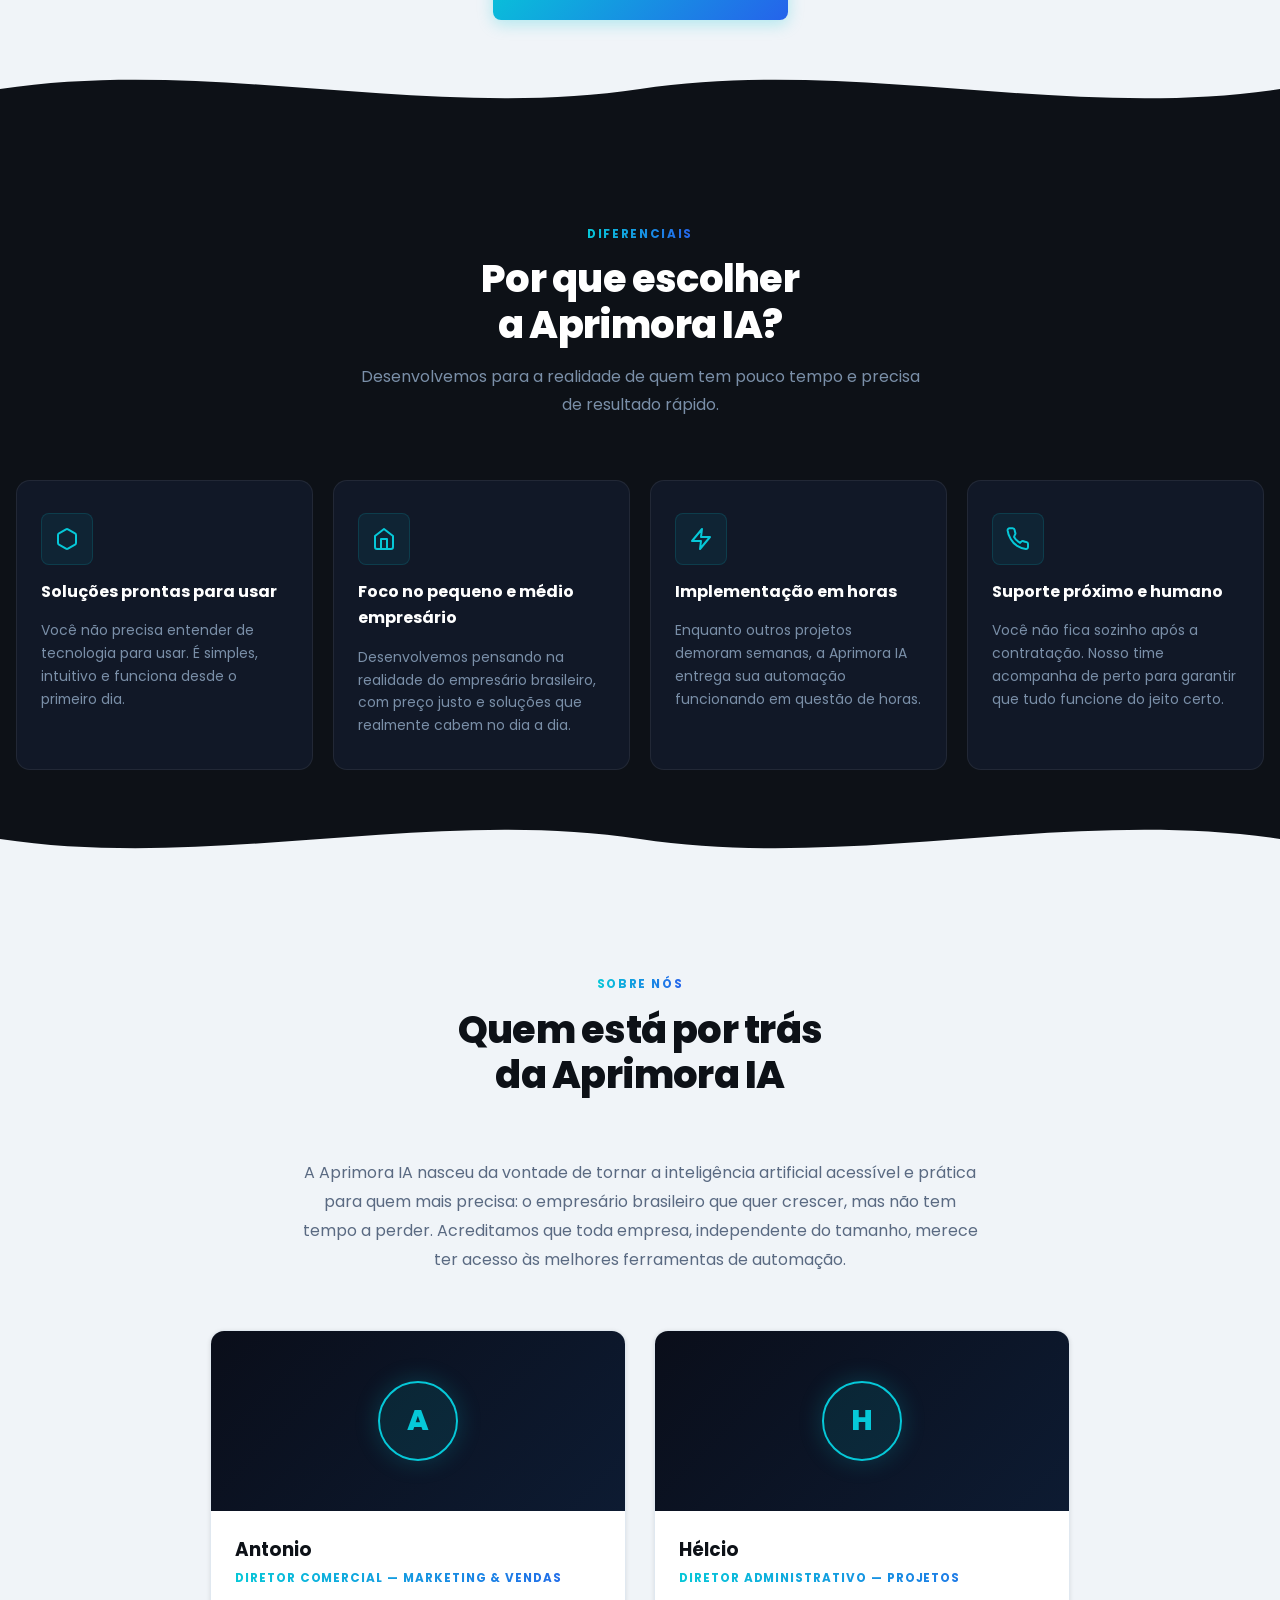
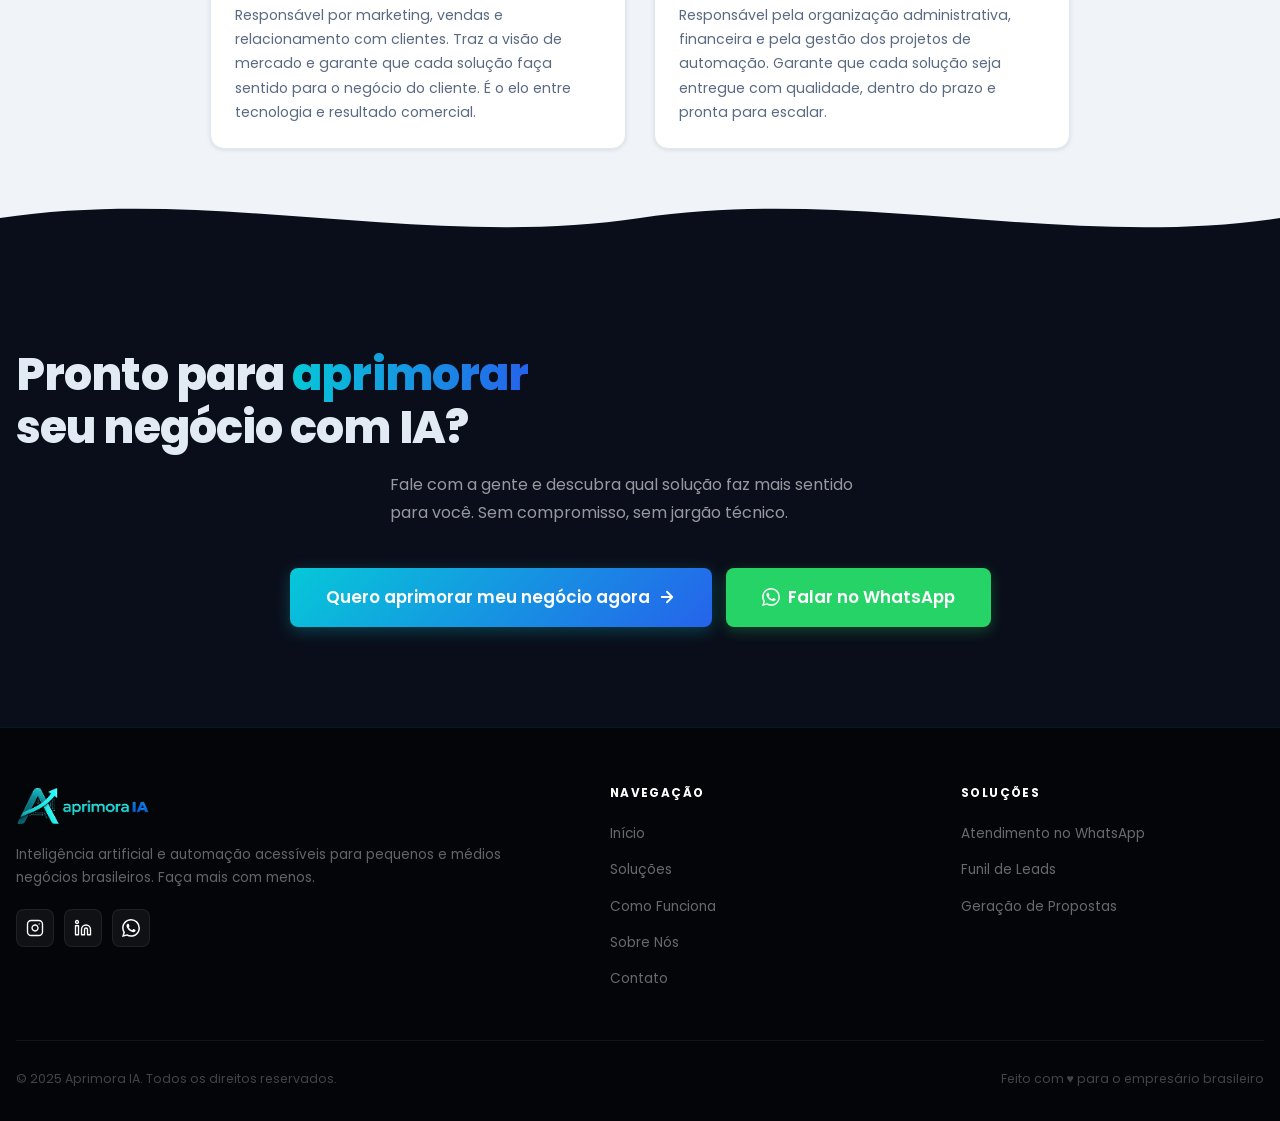
==== commit 5911e819: "fix: mobile — texto hero antes da imagem, botão Entrar no menu" ====
--- a/index.html
+++ b/index.html
@@ -57,7 +57,11 @@
   <a href="#como-funciona">Como Funciona</a>
   <a href="#sobre">Sobre Nós</a>
   <a href="#contato">Contato</a>
-  <a href="https://wa.me/5500000000000" target="_blank" rel="noopener" class="btn btn-primary">Quero aprimorar meu negócio</a>
+  <a href="https://app.aprimoraia.com.br/login" class="btn btn-ghost-header" style="width:100%;justify-content:center;margin-top:8px;">
+    <svg width="16" height="16" viewBox="0 0 24 24" fill="none" stroke="currentColor" stroke-width="2" stroke-linecap="round" stroke-linejoin="round"><path d="M15 3h4a2 2 0 0 1 2 2v14a2 2 0 0 1-2 2h-4"/><polyline points="10 17 15 12 10 7"/><line x1="15" y1="12" x2="3" y2="12"/></svg>
+    Entrar
+  </a>
+  <a href="/conversa" class="btn btn-primary" style="width:100%;justify-content:center;margin-top:8px;">Quero aprimorar meu negócio</a>
 </nav>
 
 
--- a/public/css/style.css
+++ b/public/css/style.css
@@ -835,7 +835,7 @@
   .hero-subtitle { margin: 0 auto 36px; }
   .hero-actions { justify-content: center; }
   .hero-stats { justify-content: center; }
-  .hero-visual { order: -1; margin-top: 0; }
+  .hero-visual { order: 1; margin-top: 0; }
   .steps-wrapper::before { display: none; }
   .steps-wrapper { flex-direction: column; align-items: center; gap: 32px; }
   .step { max-width: 480px; }
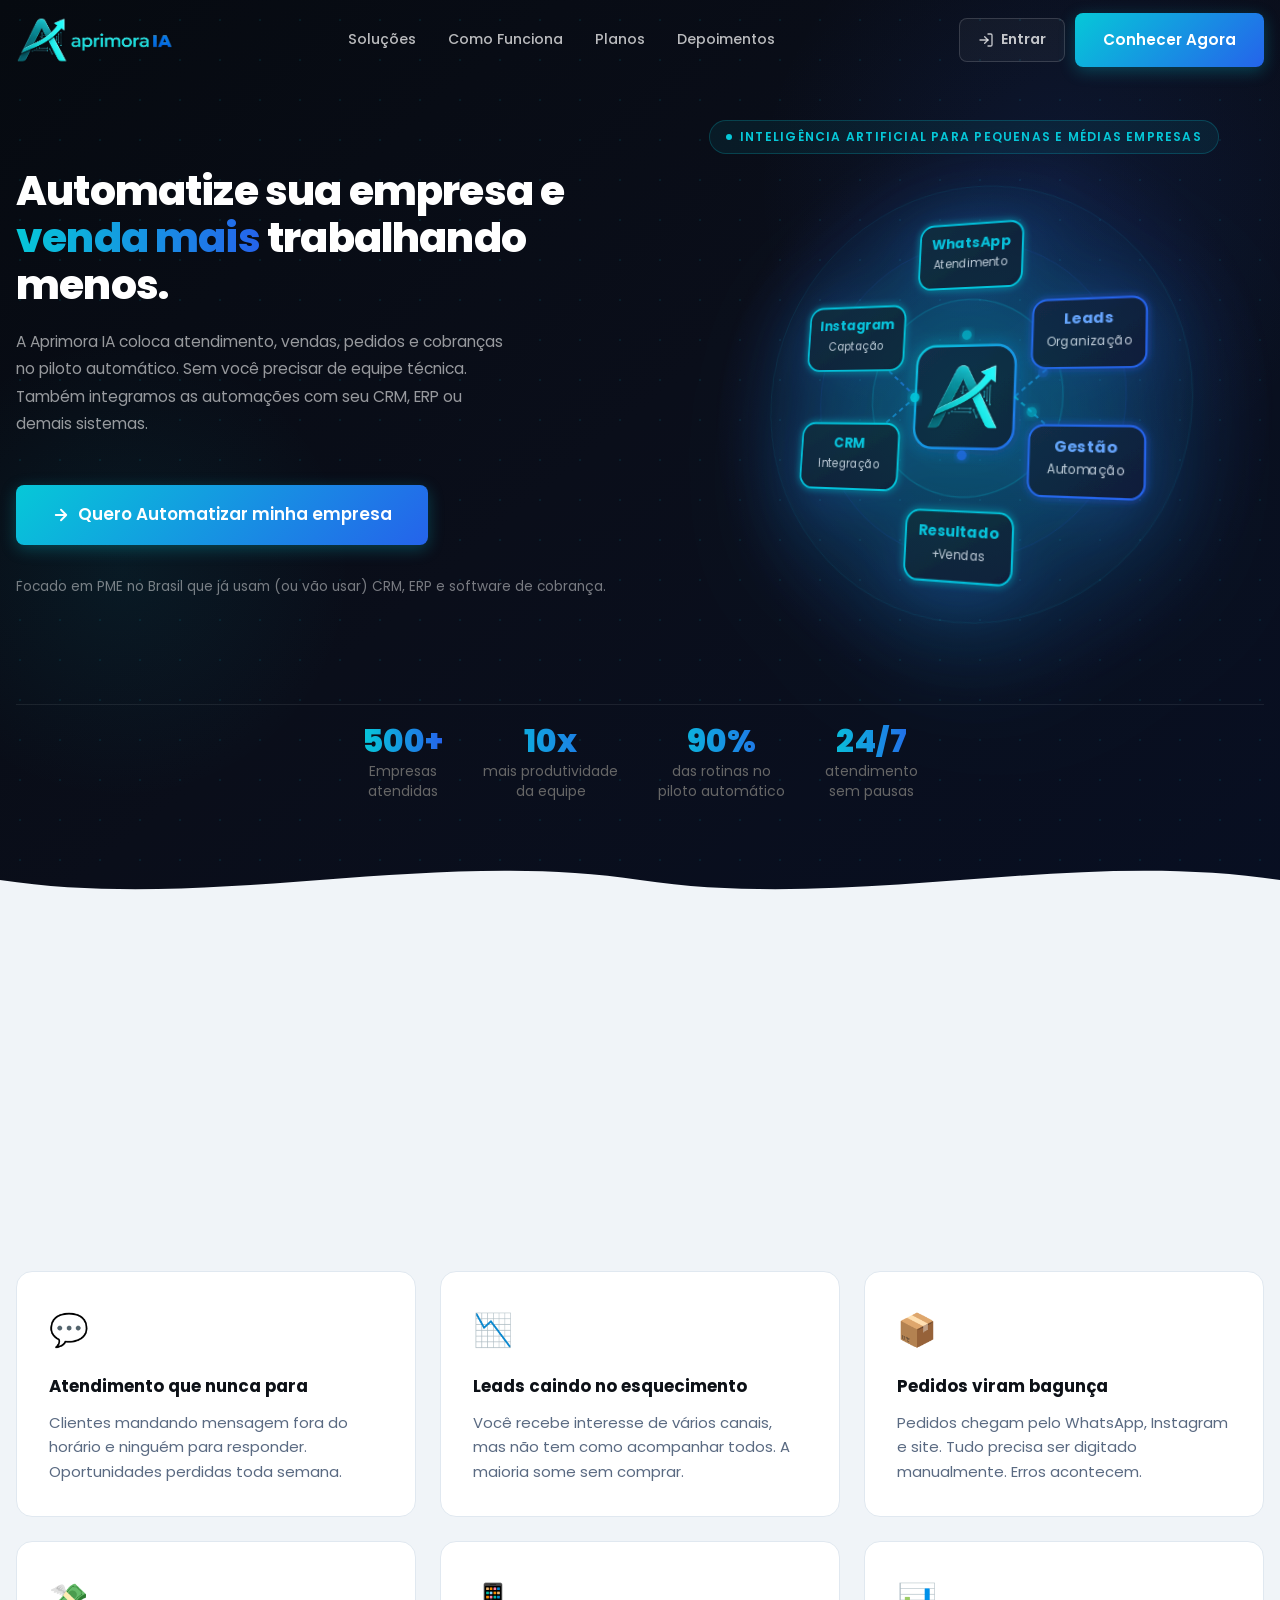
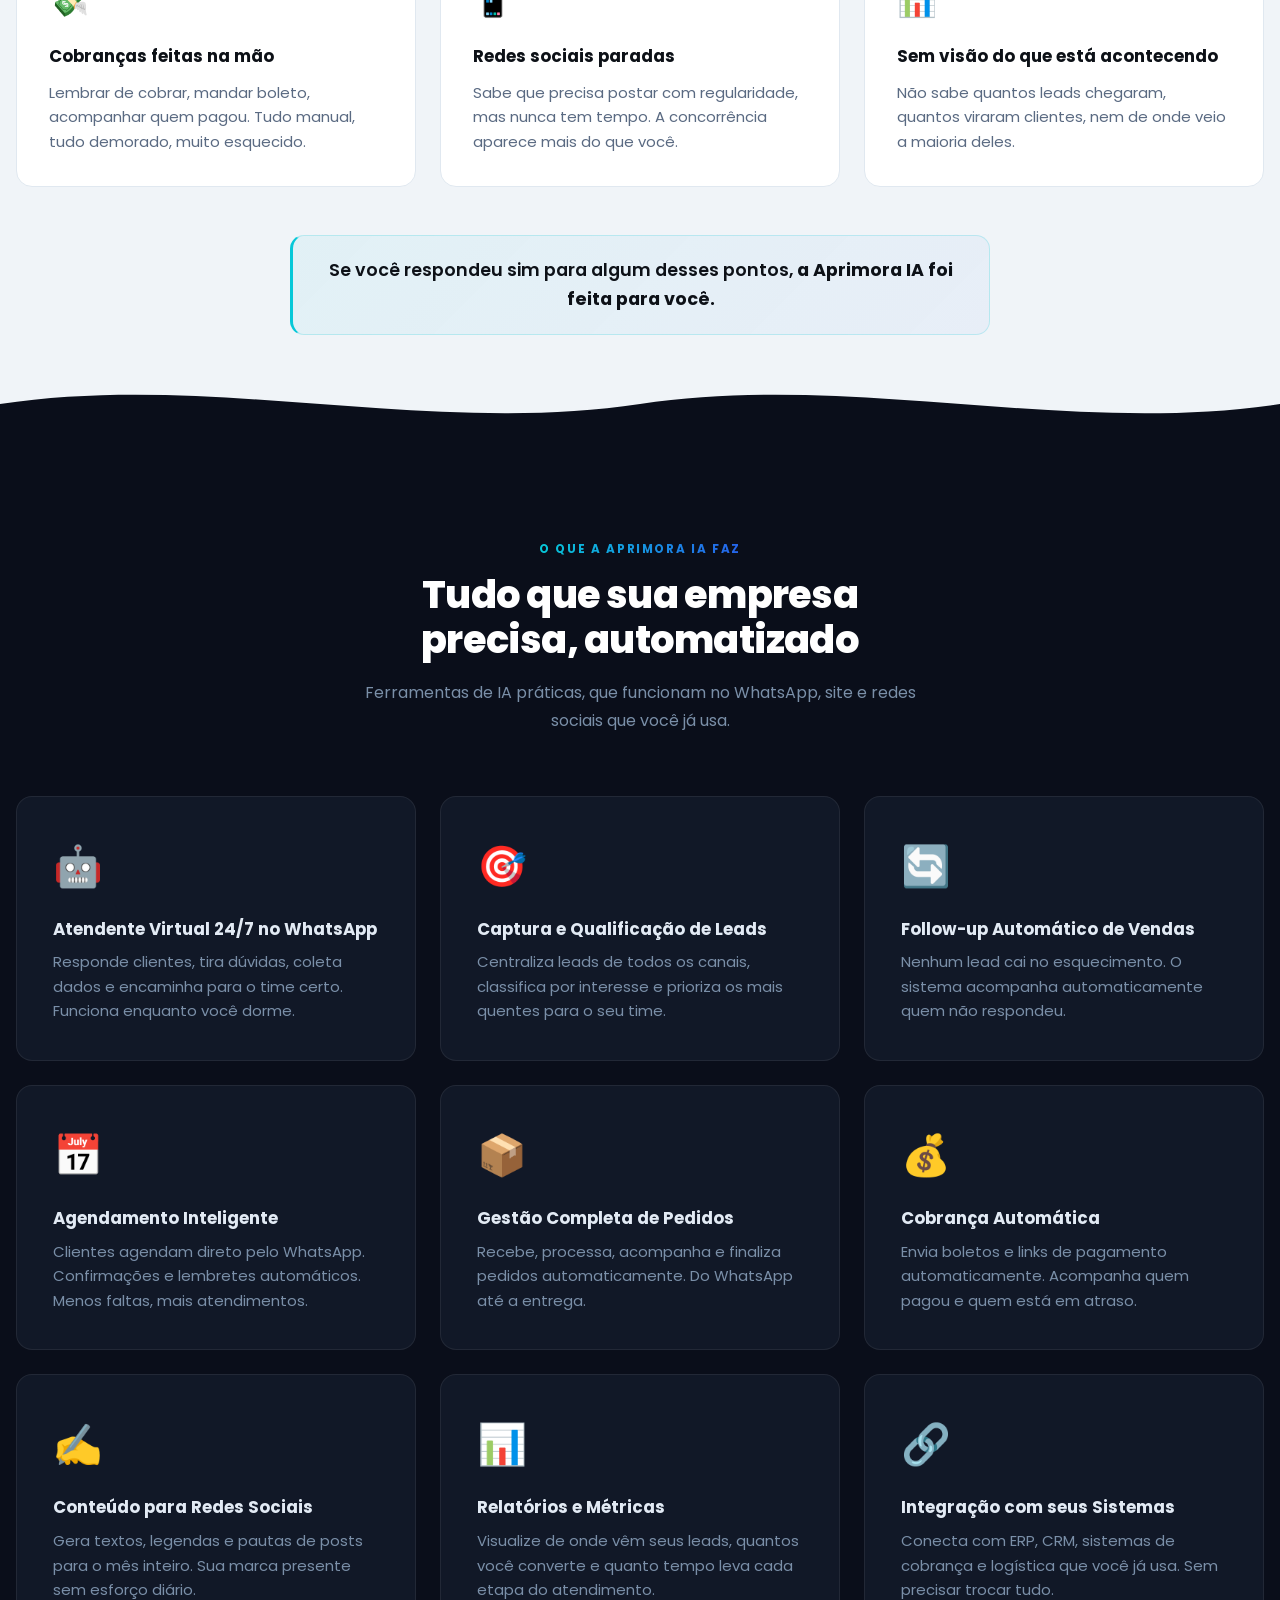
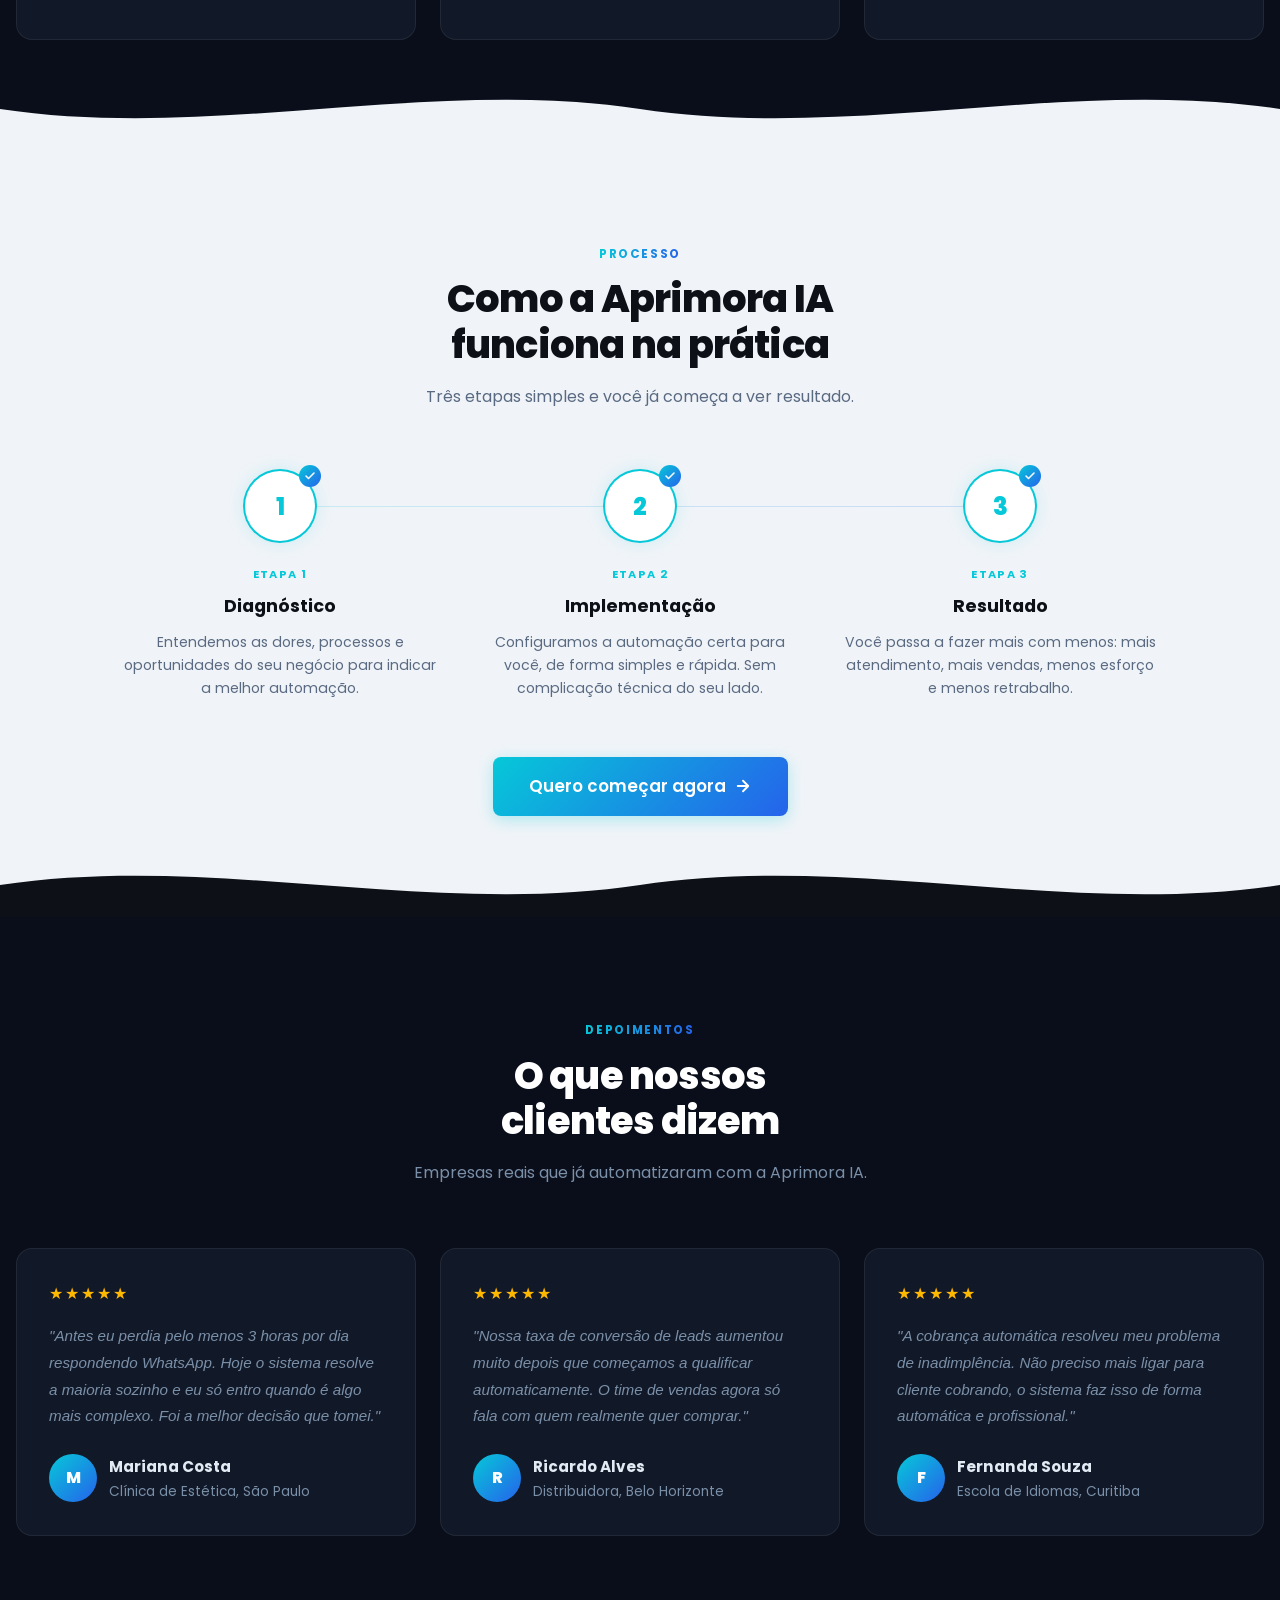
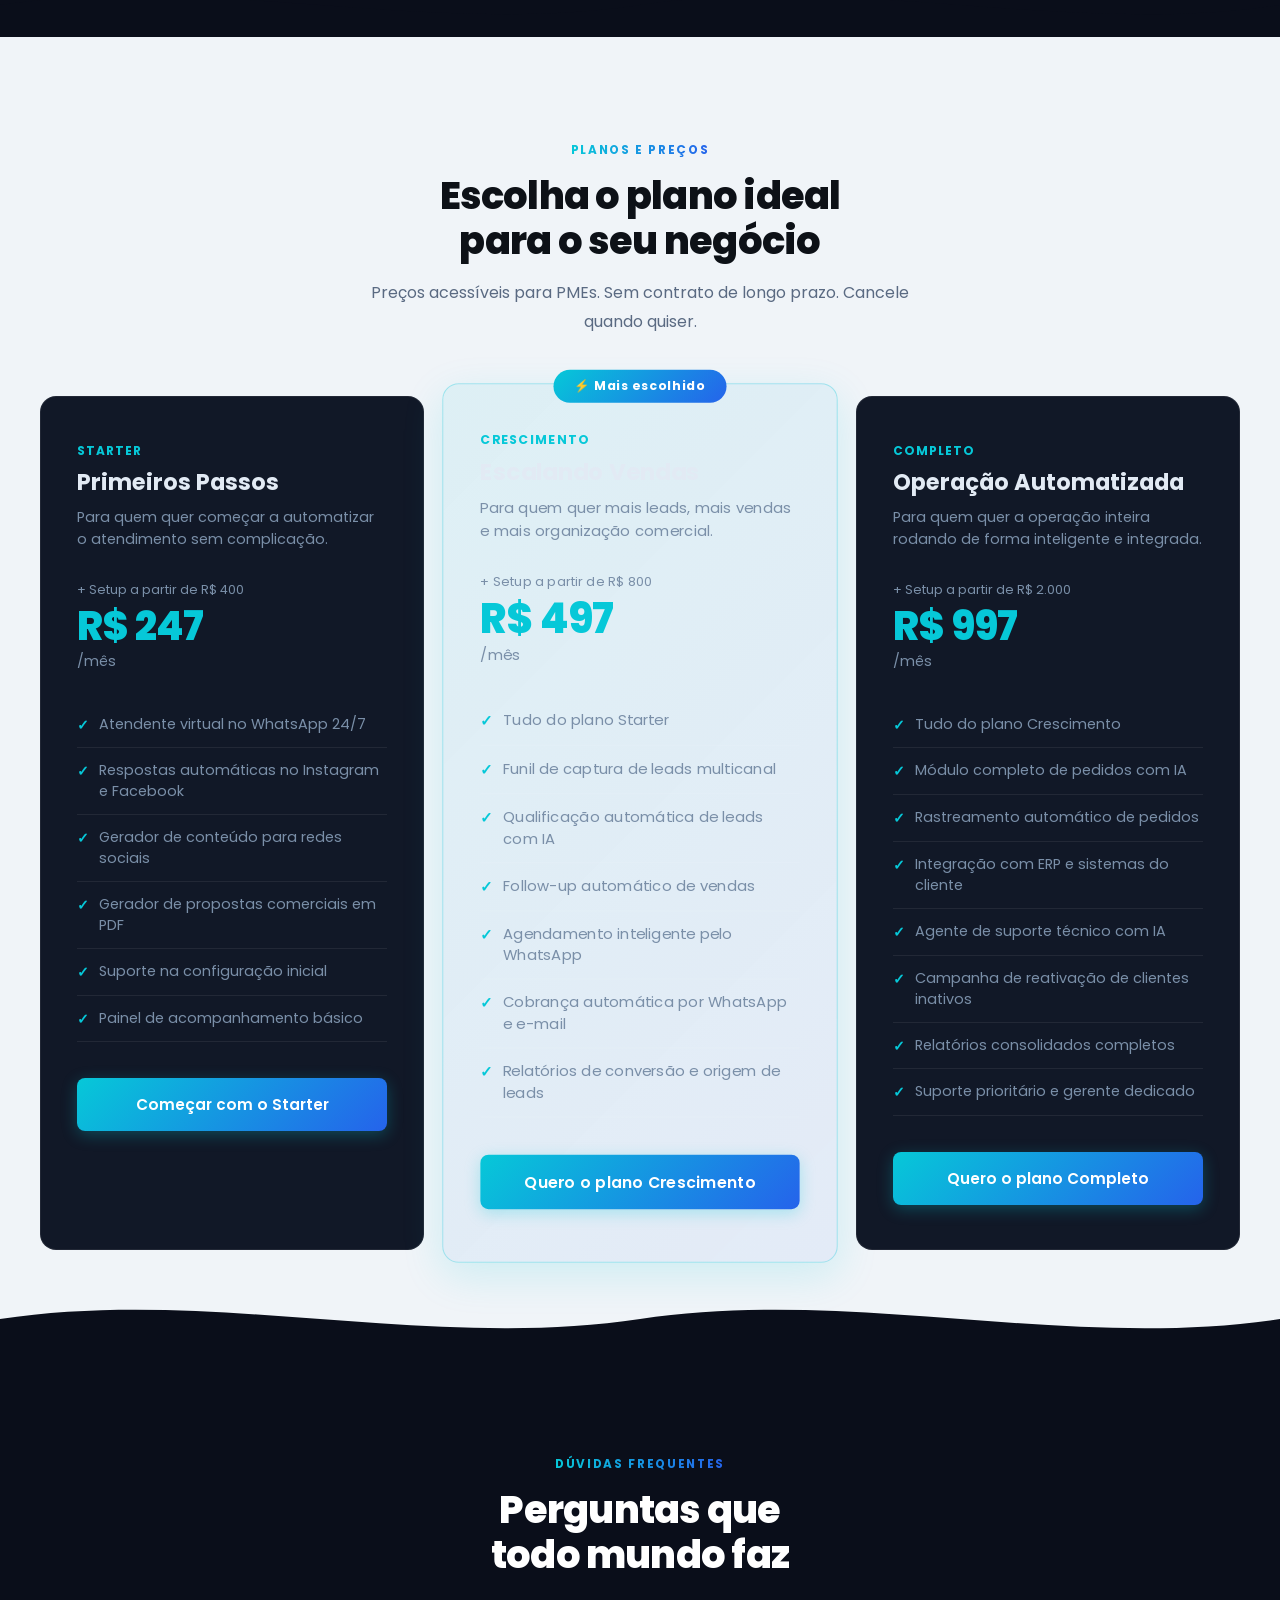
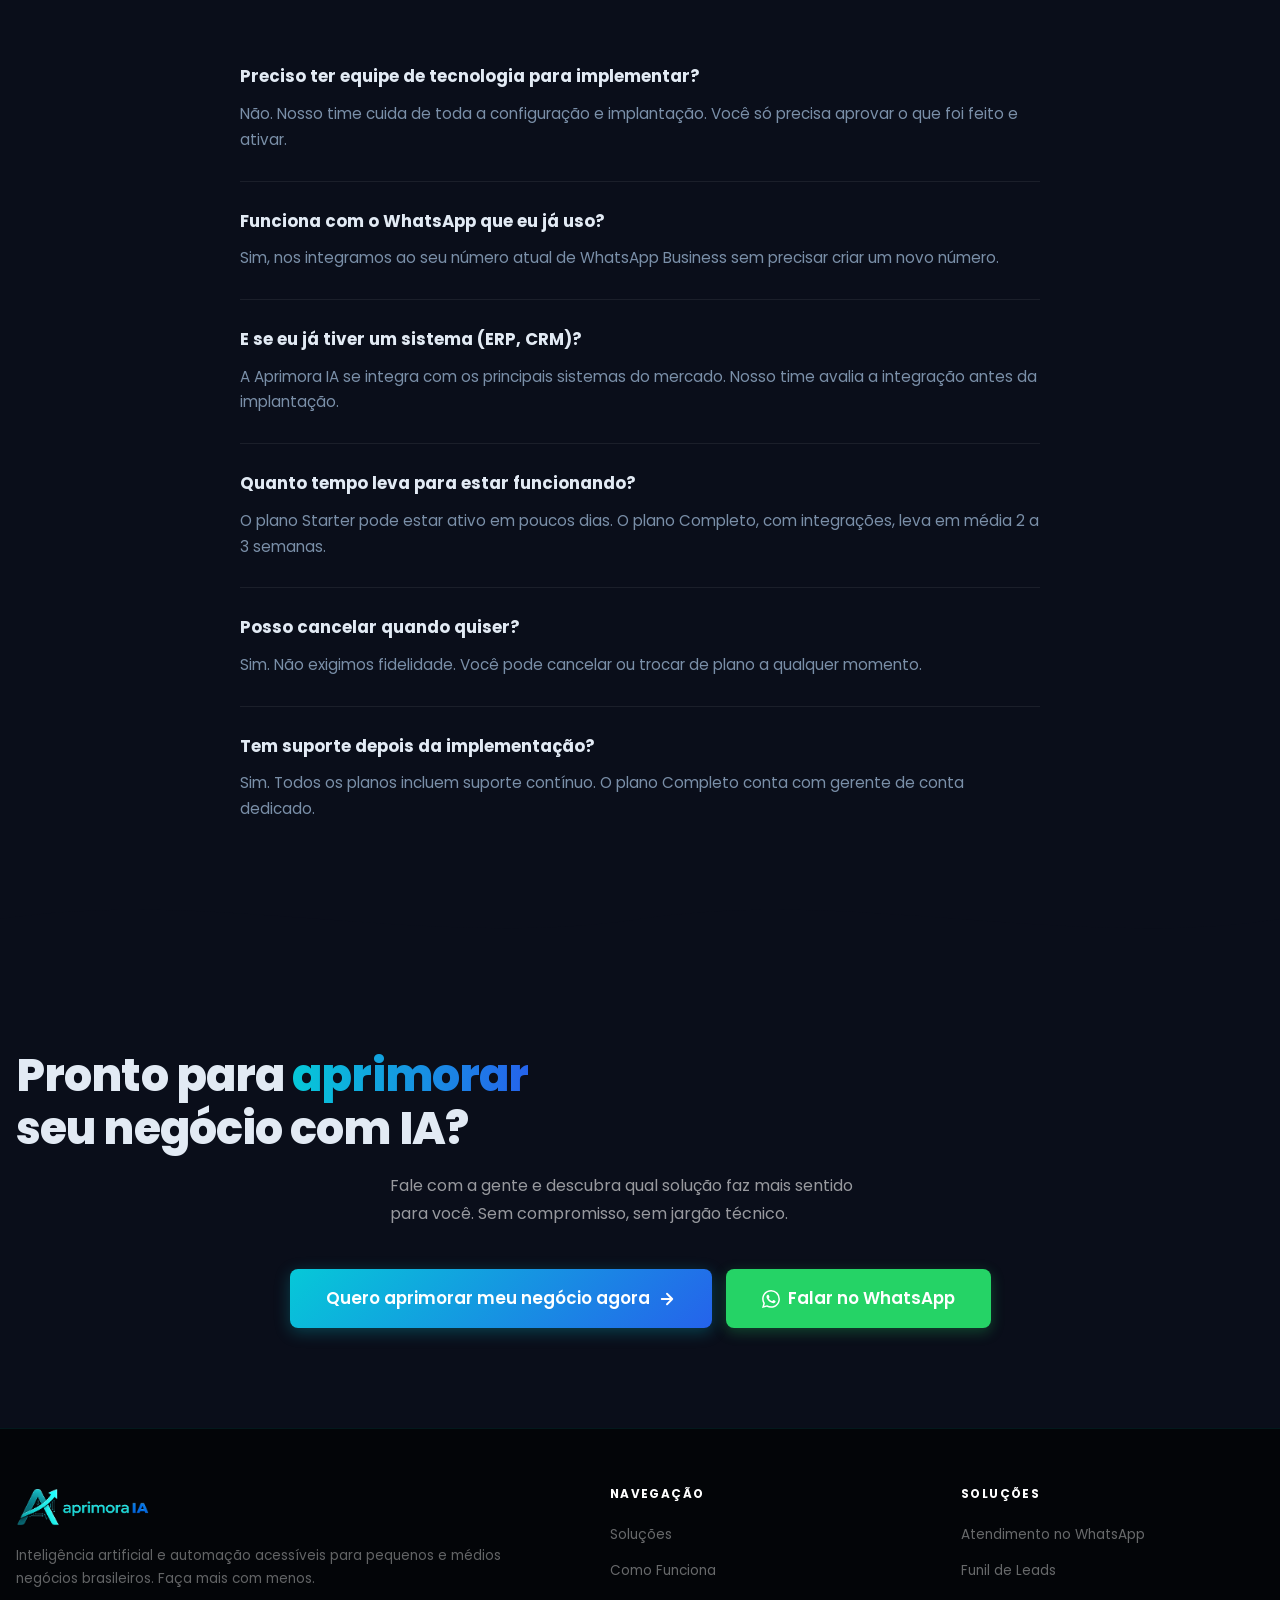
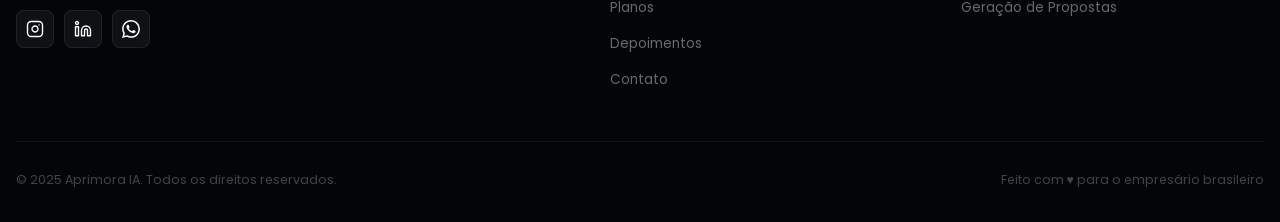
==== commit 8c2bec02: "feat: redesign completo das seções do site - Hero: novo subtítulo com menção a integrações CRM/ERP -" ====
--- a/index.html
+++ b/index.html
@@ -28,11 +28,10 @@
         <img src="public/logo/logo removebg.png" alt="Aprimora IA" />
       </a>
       <nav class="nav-links">
-        <a href="#hero">Início</a>
         <a href="#solucoes">Soluções</a>
         <a href="#como-funciona">Como Funciona</a>
-        <a href="#sobre">Sobre Nós</a>
-        <a href="#contato">Contato</a>
+        <a href="#planos">Planos</a>
+        <a href="#depoimentos">Depoimentos</a>
       </nav>
       <div class="nav-actions">
         <a href="https://app.aprimoraia.com.br/login" class="btn btn-ghost-header">
@@ -40,7 +39,7 @@
           Entrar
         </a>
         <a href="/conversa" class="btn btn-primary nav-cta">
-          Quero aprimorar meu negócio
+          Conhecer Agora
         </a>
       </div>
       <button class="hamburger" id="hamburger" aria-label="Abrir menu">
@@ -52,16 +51,15 @@
 
 <!-- Mobile Menu -->
 <nav class="mobile-menu" id="mobile-menu">
-  <a href="#inicio">Início</a>
   <a href="#solucoes">Soluções</a>
   <a href="#como-funciona">Como Funciona</a>
-  <a href="#sobre">Sobre Nós</a>
-  <a href="#contato">Contato</a>
+  <a href="#planos">Planos</a>
+  <a href="#depoimentos">Depoimentos</a>
   <a href="https://app.aprimoraia.com.br/login" class="btn btn-ghost-header" style="width:100%;justify-content:center;margin-top:8px;">
     <svg width="16" height="16" viewBox="0 0 24 24" fill="none" stroke="currentColor" stroke-width="2" stroke-linecap="round" stroke-linejoin="round"><path d="M15 3h4a2 2 0 0 1 2 2v14a2 2 0 0 1-2 2h-4"/><polyline points="10 17 15 12 10 7"/><line x1="15" y1="12" x2="3" y2="12"/></svg>
     Entrar
   </a>
-  <a href="/conversa" class="btn btn-primary" style="width:100%;justify-content:center;margin-top:8px;">Quero aprimorar meu negócio</a>
+  <a href="/conversa" class="btn btn-primary" style="width:100%;justify-content:center;margin-top:8px;">Conhecer Agora</a>
 </nav>
 
 
@@ -76,39 +74,28 @@
     <div class="hero-inner">
       <div class="hero-content">
         <h1 class="hero-title fade-in fade-in-delay-1">
-          Faça mais com menos.<br />
-          <span class="highlight">Aprimora IA</span> transforma<br />
-          o seu negócio.
+          Automatize sua empresa e<br />
+          <span class="highlight">venda mais</span> trabalhando<br />
+          menos.
         </h1>
         <p class="hero-subtitle fade-in fade-in-delay-2">
-          Aprimoramos sua empresa com automações prontas, Plug & Play, além de treinamento constante para sua equipe e mentorias especializadas. Tudo de forma simples, rápido e sem complicação.
+          A Aprimora IA coloca atendimento, vendas, pedidos e cobranças no piloto automático. Sem você precisar de equipe técnica. Também integramos as automações com seu CRM, ERP ou demais sistemas.
         </p>
         <div class="hero-actions fade-in fade-in-delay-3">
           <a href="/conversa" class="btn btn-primary btn-lg">
             <svg width="18" height="18" viewBox="0 0 24 24" fill="none" stroke="currentColor" stroke-width="2.5" stroke-linecap="round" stroke-linejoin="round"><path d="M5 12h14M12 5l7 7-7 7"/></svg>
-            Conheça nossas soluções
+            Quero Automatizar minha empresa
           </a>
-        </div>
-        <div class="hero-stats fade-in fade-in-delay-4">
-          <div class="hero-stat">
-            <strong><span data-counter="10">0</span>x</strong>
-            <span>mais produtividade<br />da equipe</span>
-          </div>
-          <div class="hero-stat">
-            <strong><span data-counter="90">0</span>%</strong>
-            <span>das rotinas no<br />piloto automático</span>
-          </div>
-          <div class="hero-stat">
-            <strong>24/7</strong>
-            <span>atendimento<br />sem pausas</span>
-          </div>
+          <p class="hero-actions-note" style="font-size: 0.85rem; color: rgba(255, 255, 255, 0.45); margin-top: 12px; line-height: 1.4;">
+            Focado em PME no Brasil que já usam (ou vão usar) CRM, ERP e software de cobrança.
+          </p>
         </div>
       </div>
       <div class="hero-visual fade-in fade-in-delay-2">
         <div class="hero-visual-inner">
           <div class="hero-badge hero-badge-right">
             <span class="hero-badge-dot"></span>
-            Inteligência Artificial para seu negócio
+            Inteligência Artificial para pequenas e médias empresas
           </div>
           <div class="hero-svg-wrap">
             <div class="hero-svg-glow"></div>
@@ -210,6 +197,27 @@
         </div>
     </div>
   </div>
+
+  <!-- Stats Section -->
+  <div class="hero-stats" style="background: transparent; padding: 20px 20px 10px 20px; display: flex; justify-content: center; gap: 40px; flex-wrap: wrap; width: 100%;">
+    <div class="hero-stat" style="text-align: center;">
+      <strong style="font-size: 32px; color: #06C8D8; display: block;"><span data-counter="500">0</span>+</strong>
+      <span style="color: #666; font-size: 14px; line-height: 1.4;">Empresas<br />atendidas</span>
+    </div>
+    <div class="hero-stat" style="text-align: center;">
+      <strong style="font-size: 32px; color: #2563EB; display: block;"><span data-counter="10">0</span>x</strong>
+      <span style="color: #666; font-size: 14px; line-height: 1.4;">mais produtividade<br />da equipe</span>
+    </div>
+    <div class="hero-stat" style="text-align: center;">
+      <strong style="font-size: 32px; color: #06C8D8; display: block;"><span data-counter="90">0</span>%</strong>
+      <span style="color: #666; font-size: 14px; line-height: 1.4;">das rotinas no<br />piloto automático</span>
+    </div>
+    <div class="hero-stat" style="text-align: center;">
+      <strong style="font-size: 32px; color: #2563EB; display: block;">24/7</strong>
+      <span style="color: #666; font-size: 14px; line-height: 1.4;">atendimento<br />sem pausas</span>
+    </div>
+  </div>
+
   <!-- Wave: dark → light -->
   <div class="wave-divider">
     <svg viewBox="0 0 1440 72" xmlns="http://www.w3.org/2000/svg" preserveAspectRatio="none">
@@ -229,30 +237,36 @@
       <h2 class="section-title fade-in fade-in-delay-1">Você se identifica com<br />algum desses problemas?</h2>
       <p class="section-subtitle fade-in fade-in-delay-2">Esses são os desafios mais comuns de quem tenta crescer sem as ferramentas certas.</p>
     </div>
-    <div class="dores-grid">
-      <div class="dor-card fade-in fade-in-delay-1">
-        <div class="dor-icon">
-          <svg width="24" height="24" viewBox="0 0 24 24" fill="none" stroke="#06C8D8" stroke-width="2" stroke-linecap="round" stroke-linejoin="round"><path d="M21 15a2 2 0 0 1-2 2H7l-4 4V5a2 2 0 0 1 2-2h14a2 2 0 0 1 2 2z"/><line x1="9" y1="10" x2="15" y2="10"/></svg>
-        </div>
-        <p>Perde leads por demora no atendimento no WhatsApp?</p>
-      </div>
-      <div class="dor-card fade-in fade-in-delay-2">
-        <div class="dor-icon">
-          <svg width="24" height="24" viewBox="0 0 24 24" fill="none" stroke="#06C8D8" stroke-width="2" stroke-linecap="round" stroke-linejoin="round"><circle cx="12" cy="12" r="10"/><polyline points="12,6 12,12 16,14"/></svg>
-        </div>
-        <p>Seu time fica sobrecarregado com tarefas repetitivas e manuais?</p>
-      </div>
-      <div class="dor-card fade-in fade-in-delay-3">
-        <div class="dor-icon">
-          <svg width="24" height="24" viewBox="0 0 24 24" fill="none" stroke="#06C8D8" stroke-width="2" stroke-linecap="round" stroke-linejoin="round"><path d="M14 2H6a2 2 0 0 0-2 2v16a2 2 0 0 0 2 2h12a2 2 0 0 0 2-2V8z"/><polyline points="14,2 14,8 20,8"/><line x1="9" y1="15" x2="15" y2="15"/></svg>
-        </div>
-        <p>Demora para enviar orçamentos e propostas comerciais?</p>
-      </div>
-      <div class="dor-card fade-in fade-in-delay-4">
-        <div class="dor-icon">
-          <svg width="24" height="24" viewBox="0 0 24 24" fill="none" stroke="#06C8D8" stroke-width="2" stroke-linecap="round" stroke-linejoin="round"><path d="M17 21v-2a4 4 0 0 0-4-4H5a4 4 0 0 0-4 4v2"/><circle cx="9" cy="7" r="4"/><path d="M23 21v-2a4 4 0 0 0-3-3.87"/><path d="M16 3.13a4 4 0 0 1 0 7.75"/></svg>
-        </div>
-        <p>Não tem tempo para organizar e acompanhar seus contatos e clientes?</p>
+    <div class="problems-grid">
+      <div class="problem-card">
+        <div class="problem-icon">💬</div>
+        <h4>Atendimento que nunca para</h4>
+        <p>Clientes mandando mensagem fora do horário e ninguém para responder. Oportunidades perdidas toda semana.</p>
+      </div>
+      <div class="problem-card">
+        <div class="problem-icon">📉</div>
+        <h4>Leads caindo no esquecimento</h4>
+        <p>Você recebe interesse de vários canais, mas não tem como acompanhar todos. A maioria some sem comprar.</p>
+      </div>
+      <div class="problem-card">
+        <div class="problem-icon">📦</div>
+        <h4>Pedidos viram bagunça</h4>
+        <p>Pedidos chegam pelo WhatsApp, Instagram e site. Tudo precisa ser digitado manualmente. Erros acontecem.</p>
+      </div>
+      <div class="problem-card">
+        <div class="problem-icon">💸</div>
+        <h4>Cobranças feitas na mão</h4>
+        <p>Lembrar de cobrar, mandar boleto, acompanhar quem pagou. Tudo manual, tudo demorado, muito esquecido.</p>
+      </div>
+      <div class="problem-card">
+        <div class="problem-icon">📱</div>
+        <h4>Redes sociais paradas</h4>
+        <p>Sabe que precisa postar com regularidade, mas nunca tem tempo. A concorrência aparece mais do que você.</p>
+      </div>
+      <div class="problem-card">
+        <div class="problem-icon">📊</div>
+        <h4>Sem visão do que está acontecendo</h4>
+        <p>Não sabe quantos leads chegaram, quantos viraram clientes, nem de onde veio a maioria deles.</p>
       </div>
     </div>
     <div class="dores-transition fade-in">
@@ -274,49 +288,55 @@
 <section id="solucoes" class="s-dark">
   <div class="container">
     <div class="section-header">
-      <span class="section-tag fade-in">Nossas Soluções</span>
-      <h2 class="section-title fade-in fade-in-delay-1">Soluções prontas para<br />o seu negócio</h2>
-      <p class="section-subtitle fade-in fade-in-delay-2">Plug &amp; play. Você não precisa entender de tecnologia para começar a usar.</p>
-    </div>
-    <div class="solucoes-grid">
-      <!-- Card 1 -->
-      <div class="solucao-card fade-in fade-in-delay-1">
-        <div class="solucao-icon-wrap">
-          <svg width="28" height="28" viewBox="0 0 24 24" fill="none" stroke="#06C8D8" stroke-width="2" stroke-linecap="round" stroke-linejoin="round"><path d="M21 15a2 2 0 0 1-2 2H7l-4 4V5a2 2 0 0 1 2-2h14a2 2 0 0 1 2 2z"/><line x1="8" y1="10" x2="16" y2="10"/><line x1="8" y1="14" x2="12" y2="14"/></svg>
-        </div>
-        <span class="solucao-tag">WhatsApp</span>
-        <h3 class="solucao-title">Atendimento Inteligente no WhatsApp</h3>
-        <p class="solucao-desc">Fluxo automatizado que recepciona, qualifica e direciona seus clientes no WhatsApp, 24 horas por dia, sem perder nenhum lead.</p>
-        <a href="https://wa.me/5500000000000" target="_blank" rel="noopener" class="solucao-link">
-          Saiba mais
-          <svg width="16" height="16" viewBox="0 0 24 24" fill="none" stroke="currentColor" stroke-width="2.5" stroke-linecap="round" stroke-linejoin="round"><path d="M5 12h14M12 5l7 7-7 7"/></svg>
-        </a>
-      </div>
-      <!-- Card 2 (featured) -->
-      <div class="solucao-card featured fade-in fade-in-delay-2">
-        <div class="solucao-icon-wrap">
-          <svg width="28" height="28" viewBox="0 0 24 24" fill="none" stroke="#06C8D8" stroke-width="2" stroke-linecap="round" stroke-linejoin="round"><path d="M17 21v-2a4 4 0 0 0-4-4H5a4 4 0 0 0-4 4v2"/><circle cx="9" cy="7" r="4"/><path d="M23 21v-2a4 4 0 0 0-3-3.87"/><path d="M16 3.13a4 4 0 0 1 0 7.75"/></svg>
-        </div>
-        <span class="solucao-tag">Funil de Leads</span>
-        <h3 class="solucao-title">Captura e Organização de Leads</h3>
-        <p class="solucao-desc">Integração entre Instagram, site e WhatsApp para centralizar seus contatos, automatizar o follow-up e nunca mais perder uma oportunidade.</p>
-        <a href="https://wa.me/5500000000000" target="_blank" rel="noopener" class="solucao-link">
-          Saiba mais
-          <svg width="16" height="16" viewBox="0 0 24 24" fill="none" stroke="currentColor" stroke-width="2.5" stroke-linecap="round" stroke-linejoin="round"><path d="M5 12h14M12 5l7 7-7 7"/></svg>
-        </a>
-      </div>
-      <!-- Card 3 -->
-      <div class="solucao-card fade-in fade-in-delay-3">
-        <div class="solucao-icon-wrap">
-          <svg width="28" height="28" viewBox="0 0 24 24" fill="none" stroke="#06C8D8" stroke-width="2" stroke-linecap="round" stroke-linejoin="round"><path d="M14 2H6a2 2 0 0 0-2 2v16a2 2 0 0 0 2 2h12a2 2 0 0 0 2-2V8z"/><polyline points="14,2 14,8 20,8"/><line x1="16" y1="13" x2="8" y2="13"/><line x1="16" y1="17" x2="8" y2="17"/><polyline points="10,9 9,9 8,9"/></svg>
-        </div>
-        <span class="solucao-tag">Propostas</span>
-        <h3 class="solucao-title">Geração de Propostas Profissionais</h3>
-        <p class="solucao-desc">Transforme as informações do cliente em propostas comerciais profissionais de forma rápida e padronizada, com apoio de inteligência artificial.</p>
-        <a href="https://wa.me/5500000000000" target="_blank" rel="noopener" class="solucao-link">
-          Saiba mais
-          <svg width="16" height="16" viewBox="0 0 24 24" fill="none" stroke="currentColor" stroke-width="2.5" stroke-linecap="round" stroke-linejoin="round"><path d="M5 12h14M12 5l7 7-7 7"/></svg>
-        </a>
+      <span class="section-tag fade-in">O que a Aprimora IA faz</span>
+      <h2 class="section-title fade-in fade-in-delay-1">Tudo que sua empresa<br />precisa, automatizado</h2>
+      <p class="section-subtitle fade-in fade-in-delay-2">Ferramentas de IA práticas, que funcionam no WhatsApp, site e redes sociais que você já usa.</p>
+    </div>
+    <div class="features-grid">
+      <div class="feature-card fade-in fade-in-delay-1">
+        <div class="feature-icon">🤖</div>
+        <h4>Atendente Virtual 24/7 no WhatsApp</h4>
+        <p>Responde clientes, tira dúvidas, coleta dados e encaminha para o time certo. Funciona enquanto você dorme.</p>
+      </div>
+      <div class="feature-card fade-in fade-in-delay-2">
+        <div class="feature-icon">🎯</div>
+        <h4>Captura e Qualificação de Leads</h4>
+        <p>Centraliza leads de todos os canais, classifica por interesse e prioriza os mais quentes para o seu time.</p>
+      </div>
+      <div class="feature-card fade-in fade-in-delay-3">
+        <div class="feature-icon">🔄</div>
+        <h4>Follow-up Automático de Vendas</h4>
+        <p>Nenhum lead cai no esquecimento. O sistema acompanha automaticamente quem não respondeu.</p>
+      </div>
+      <div class="feature-card fade-in fade-in-delay-4">
+        <div class="feature-icon">📅</div>
+        <h4>Agendamento Inteligente</h4>
+        <p>Clientes agendam direto pelo WhatsApp. Confirmações e lembretes automáticos. Menos faltas, mais atendimentos.</p>
+      </div>
+      <div class="feature-card fade-in fade-in-delay-1">
+        <div class="feature-icon">📦</div>
+        <h4>Gestão Completa de Pedidos</h4>
+        <p>Recebe, processa, acompanha e finaliza pedidos automaticamente. Do WhatsApp até a entrega.</p>
+      </div>
+      <div class="feature-card fade-in fade-in-delay-2">
+        <div class="feature-icon">💰</div>
+        <h4>Cobrança Automática</h4>
+        <p>Envia boletos e links de pagamento automaticamente. Acompanha quem pagou e quem está em atraso.</p>
+      </div>
+      <div class="feature-card fade-in fade-in-delay-3">
+        <div class="feature-icon">✍️</div>
+        <h4>Conteúdo para Redes Sociais</h4>
+        <p>Gera textos, legendas e pautas de posts para o mês inteiro. Sua marca presente sem esforço diário.</p>
+      </div>
+      <div class="feature-card fade-in fade-in-delay-4">
+        <div class="feature-icon">📊</div>
+        <h4>Relatórios e Métricas</h4>
+        <p>Visualize de onde vêm seus leads, quantos você converte e quanto tempo leva cada etapa do atendimento.</p>
+      </div>
+      <div class="feature-card fade-in fade-in-delay-1">
+        <div class="feature-icon">🔗</div>
+        <h4>Integração com seus Sistemas</h4>
+        <p>Conecta com ERP, CRM, sistemas de cobrança e logística que você já usa. Sem precisar trocar tudo.</p>
       </div>
     </div>
   </div>
@@ -391,86 +411,47 @@
 
 
 <!-- ==========================================
-     DIFERENCIAIS (dark — ímpar 5)
-     ========================================== -->
-<section id="diferenciais" class="s-dark">
+     DEPOIMENTOS (dark — par 5)
+     ========================================== -->
+<section id="depoimentos" class="s-dark">
   <div class="container">
     <div class="section-header">
-      <span class="section-tag fade-in">Diferenciais</span>
-      <h2 class="section-title fade-in fade-in-delay-1">Por que escolher<br />a Aprimora IA?</h2>
-      <p class="section-subtitle fade-in fade-in-delay-2">Desenvolvemos para a realidade de quem tem pouco tempo e precisa de resultado rápido.</p>
-    </div>
-    <div class="diferenciais-grid">
-      <div class="diferencial-item fade-in fade-in-delay-1">
-        <div class="dif-icon">
-          <svg width="24" height="24" viewBox="0 0 24 24" fill="none" stroke="#06C8D8" stroke-width="2" stroke-linecap="round" stroke-linejoin="round"><path d="M21 16V8a2 2 0 0 0-1-1.73l-7-4a2 2 0 0 0-2 0l-7 4A2 2 0 0 0 3 8v8a2 2 0 0 0 1 1.73l7 4a2 2 0 0 0 2 0l7-4A2 2 0 0 0 21 16z"/></svg>
-        </div>
-        <h3 class="dif-title">Soluções prontas para usar</h3>
-        <p class="dif-desc">Você não precisa entender de tecnologia para usar. É simples, intuitivo e funciona desde o primeiro dia.</p>
-      </div>
-      <div class="diferencial-item fade-in fade-in-delay-2">
-        <div class="dif-icon">
-          <svg width="24" height="24" viewBox="0 0 24 24" fill="none" stroke="#06C8D8" stroke-width="2" stroke-linecap="round" stroke-linejoin="round"><path d="M3 9l9-7 9 7v11a2 2 0 0 1-2 2H5a2 2 0 0 1-2-2z"/><polyline points="9,22 9,12 15,12 15,22"/></svg>
-        </div>
-        <h3 class="dif-title">Foco no pequeno e médio empresário</h3>
-        <p class="dif-desc">Desenvolvemos pensando na realidade do empresário brasileiro, com preço justo e soluções que realmente cabem no dia a dia.</p>
-      </div>
-      <div class="diferencial-item fade-in fade-in-delay-3">
-        <div class="dif-icon">
-          <svg width="24" height="24" viewBox="0 0 24 24" fill="none" stroke="#06C8D8" stroke-width="2" stroke-linecap="round" stroke-linejoin="round"><polygon points="13,2 3,14 12,14 11,22 21,10 12,10 13,2"/></svg>
-        </div>
-        <h3 class="dif-title">Implementação em horas</h3>
-        <p class="dif-desc">Enquanto outros projetos demoram semanas, a Aprimora IA entrega sua automação funcionando em questão de horas.</p>
-      </div>
-      <div class="diferencial-item fade-in fade-in-delay-4">
-        <div class="dif-icon">
-          <svg width="24" height="24" viewBox="0 0 24 24" fill="none" stroke="#06C8D8" stroke-width="2" stroke-linecap="round" stroke-linejoin="round"><path d="M22 16.92v3a2 2 0 0 1-2.18 2 19.79 19.79 0 0 1-8.63-3.07A19.5 19.5 0 0 1 4.69 12 19.79 19.79 0 0 1 1.61 3.44a2 2 0 0 1 2-2.18h3a2 2 0 0 1 2 1.72c.127.96.361 1.903.7 2.81a2 2 0 0 1-.45 2.11L8.09 9.91a16 16 0 0 0 6 6l1.27-1.27a2 2 0 0 1 2.11-.45c.907.339 1.85.573 2.81.7A2 2 0 0 1 22 16.92z"/></svg>
-        </div>
-        <h3 class="dif-title">Suporte próximo e humano</h3>
-        <p class="dif-desc">Você não fica sozinho após a contratação. Nosso time acompanha de perto para garantir que tudo funcione do jeito certo.</p>
-      </div>
-    </div>
-  </div>
-  <!-- Wave: dark → light -->
-  <div class="wave-divider">
-    <svg viewBox="0 0 1440 72" xmlns="http://www.w3.org/2000/svg" preserveAspectRatio="none">
-      <path d="M0,36 C240,72 480,0 720,36 C960,72 1200,0 1440,36 L1440,72 L0,72 Z" fill="#F0F4F8"/>
-    </svg>
-  </div>
-</section>
-
-
-<!-- ==========================================
-     SOBRE NÓS (light — par 6)
-     ========================================== -->
-<section id="sobre" class="s-light">
-  <div class="container">
-    <div class="section-header">
-      <span class="section-tag fade-in">Sobre Nós</span>
-      <h2 class="section-title fade-in fade-in-delay-1">Quem está por trás<br />da Aprimora IA</h2>
-    </div>
-    <p class="sobre-intro fade-in">
-      A Aprimora IA nasceu da vontade de tornar a inteligência artificial acessível e prática para quem mais precisa: o empresário brasileiro que quer crescer, mas não tem tempo a perder. Acreditamos que toda empresa, independente do tamanho, merece ter acesso às melhores ferramentas de automação.
-    </p>
-    <div class="socios-grid">
-      <div class="socio-card fade-in fade-in-delay-1">
-        <div class="socio-photo">
-          <div class="socio-initials">A</div>
-        </div>
-        <div class="socio-body">
-          <h3 class="socio-name">Antonio</h3>
-          <p class="socio-role">Diretor Comercial — Marketing &amp; Vendas</p>
-          <p class="socio-desc">Responsável por marketing, vendas e relacionamento com clientes. Traz a visão de mercado e garante que cada solução faça sentido para o negócio do cliente. É o elo entre tecnologia e resultado comercial.</p>
-        </div>
-      </div>
-      <div class="socio-card fade-in fade-in-delay-2">
-        <div class="socio-photo">
-          <div class="socio-initials">H</div>
-        </div>
-        <div class="socio-body">
-          <h3 class="socio-name">Hélcio</h3>
-          <p class="socio-role">Diretor Administrativo — Projetos</p>
-          <p class="socio-desc">Responsável pela organização administrativa, financeira e pela gestão dos projetos de automação. Garante que cada solução seja entregue com qualidade, dentro do prazo e pronta para escalar.</p>
+      <span class="section-tag fade-in">Depoimentos</span>
+      <h2 class="section-title fade-in fade-in-delay-1">O que nossos<br />clientes dizem</h2>
+      <p class="section-subtitle fade-in fade-in-delay-2">Empresas reais que já automatizaram com a Aprimora IA.</p>
+    </div>
+    <div class="testimonials-grid">
+      <div class="testimonial-card fade-in fade-in-delay-1">
+        <div class="testimonial-stars">★★★★★</div>
+        <p class="testimonial-text">"Antes eu perdia pelo menos 3 horas por dia respondendo WhatsApp. Hoje o sistema resolve a maioria sozinho e eu só entro quando é algo mais complexo. Foi a melhor decisão que tomei."</p>
+        <div class="testimonial-author">
+          <div class="author-avatar">M</div>
+          <div class="author-info">
+            <strong>Mariana Costa</strong>
+            <span>Clínica de Estética, São Paulo</span>
+          </div>
+        </div>
+      </div>
+      <div class="testimonial-card fade-in fade-in-delay-2">
+        <div class="testimonial-stars">★★★★★</div>
+        <p class="testimonial-text">"Nossa taxa de conversão de leads aumentou muito depois que começamos a qualificar automaticamente. O time de vendas agora só fala com quem realmente quer comprar."</p>
+        <div class="testimonial-author">
+          <div class="author-avatar">R</div>
+          <div class="author-info">
+            <strong>Ricardo Alves</strong>
+            <span>Distribuidora, Belo Horizonte</span>
+          </div>
+        </div>
+      </div>
+      <div class="testimonial-card fade-in fade-in-delay-3">
+        <div class="testimonial-stars">★★★★★</div>
+        <p class="testimonial-text">"A cobrança automática resolveu meu problema de inadimplência. Não preciso mais ligar para cliente cobrando, o sistema faz isso de forma automática e profissional."</p>
+        <div class="testimonial-author">
+          <div class="author-avatar">F</div>
+          <div class="author-info">
+            <strong>Fernanda Souza</strong>
+            <span>Escola de Idiomas, Curitiba</span>
+          </div>
         </div>
       </div>
     </div>
@@ -485,9 +466,142 @@
 
 
 <!-- ==========================================
-     CTA FINAL
-     ========================================== -->
-<section id="contato" id="cta-final">
+     PLANOS (light — par 6)
+     ========================================== -->
+<section id="planos" class="s-light">
+  <div class="container">
+    <div class="section-header">
+      <span class="section-tag fade-in">Planos e preços</span>
+      <h2 class="section-title fade-in fade-in-delay-1">Escolha o plano ideal<br />para o seu negócio</h2>
+      <p class="section-subtitle fade-in fade-in-delay-2">Preços acessíveis para PMEs. Sem contrato de longo prazo. Cancele quando quiser.</p>
+    </div>
+    <div class="pricing-grid">
+      <!-- Plano Starter -->
+      <div class="pricing-card fade-in fade-in-delay-1">
+        <div class="plan-name">Starter</div>
+        <div class="plan-title">Primeiros Passos</div>
+        <p class="plan-desc">Para quem quer começar a automatizar o atendimento sem complicação.</p>
+        <div class="plan-price">
+          <div class="plan-setup">+ Setup a partir de R$ 400</div>
+          <div class="plan-value">R$ 247</div>
+          <div class="plan-period">/mês</div>
+        </div>
+        <ul class="plan-features">
+          <li>Atendente virtual no WhatsApp 24/7</li>
+          <li>Respostas automáticas no Instagram e Facebook</li>
+          <li>Gerador de conteúdo para redes sociais</li>
+          <li>Gerador de propostas comerciais em PDF</li>
+          <li>Suporte na configuração inicial</li>
+          <li>Painel de acompanhamento básico</li>
+        </ul>
+        <a href="https://wa.me/5500000000000" class="btn btn-primary">Começar com o Starter</a>
+      </div>
+
+      <!-- Plano Crescimento (Featured) -->
+      <div class="pricing-card featured fade-in fade-in-delay-2">
+        <div class="plan-badge">⚡ Mais escolhido</div>
+        <div class="plan-name">Crescimento</div>
+        <div class="plan-title">Escalando Vendas</div>
+        <p class="plan-desc">Para quem quer mais leads, mais vendas e mais organização comercial.</p>
+        <div class="plan-price">
+          <div class="plan-setup">+ Setup a partir de R$ 800</div>
+          <div class="plan-value">R$ 497</div>
+          <div class="plan-period">/mês</div>
+        </div>
+        <ul class="plan-features">
+          <li>Tudo do plano Starter</li>
+          <li>Funil de captura de leads multicanal</li>
+          <li>Qualificação automática de leads com IA</li>
+          <li>Follow-up automático de vendas</li>
+          <li>Agendamento inteligente pelo WhatsApp</li>
+          <li>Cobrança automática por WhatsApp e e-mail</li>
+          <li>Relatórios de conversão e origem de leads</li>
+        </ul>
+        <a href="https://wa.me/5500000000000" class="btn btn-primary">Quero o plano Crescimento</a>
+      </div>
+
+      <!-- Plano Completo -->
+      <div class="pricing-card fade-in fade-in-delay-3">
+        <div class="plan-name">Completo</div>
+        <div class="plan-title">Operação Automatizada</div>
+        <p class="plan-desc">Para quem quer a operação inteira rodando de forma inteligente e integrada.</p>
+        <div class="plan-price">
+          <div class="plan-setup">+ Setup a partir de R$ 2.000</div>
+          <div class="plan-value">R$ 997</div>
+          <div class="plan-period">/mês</div>
+        </div>
+        <ul class="plan-features">
+          <li>Tudo do plano Crescimento</li>
+          <li>Módulo completo de pedidos com IA</li>
+          <li>Rastreamento automático de pedidos</li>
+          <li>Integração com ERP e sistemas do cliente</li>
+          <li>Agente de suporte técnico com IA</li>
+          <li>Campanha de reativação de clientes inativos</li>
+          <li>Relatórios consolidados completos</li>
+          <li>Suporte prioritário e gerente dedicado</li>
+        </ul>
+        <a href="https://wa.me/5500000000000" class="btn btn-primary">Quero o plano Completo</a>
+      </div>
+    </div>
+  </div>
+  <!-- Wave: light → dark -->
+  <div class="wave-divider">
+    <svg viewBox="0 0 1440 72" xmlns="http://www.w3.org/2000/svg" preserveAspectRatio="none">
+      <path d="M0,36 C240,0 480,72 720,36 C960,0 1200,72 1440,36 L1440,72 L0,72 Z" fill="#0A0E1A"/>
+    </svg>
+  </div>
+</section>
+
+
+<!-- ==========================================
+     FAQ (dark — par 7)
+     ========================================== -->
+<section id="faq" class="s-dark">
+  <div class="container">
+    <div class="section-header">
+      <span class="section-tag fade-in">Dúvidas frequentes</span>
+      <h2 class="section-title fade-in fade-in-delay-1">Perguntas que<br />todo mundo faz</h2>
+    </div>
+    <div class="faq-list">
+      <div class="faq-item fade-in fade-in-delay-1">
+        <h4>Preciso ter equipe de tecnologia para implementar?</h4>
+        <p>Não. Nosso time cuida de toda a configuração e implantação. Você só precisa aprovar o que foi feito e ativar.</p>
+      </div>
+      <div class="faq-item fade-in fade-in-delay-2">
+        <h4>Funciona com o WhatsApp que eu já uso?</h4>
+        <p>Sim, nos integramos ao seu número atual de WhatsApp Business sem precisar criar um novo número.</p>
+      </div>
+      <div class="faq-item fade-in fade-in-delay-3">
+        <h4>E se eu já tiver um sistema (ERP, CRM)?</h4>
+        <p>A Aprimora IA se integra com os principais sistemas do mercado. Nosso time avalia a integração antes da implantação.</p>
+      </div>
+      <div class="faq-item fade-in fade-in-delay-4">
+        <h4>Quanto tempo leva para estar funcionando?</h4>
+        <p>O plano Starter pode estar ativo em poucos dias. O plano Completo, com integrações, leva em média 2 a 3 semanas.</p>
+      </div>
+      <div class="faq-item fade-in fade-in-delay-1">
+        <h4>Posso cancelar quando quiser?</h4>
+        <p>Sim. Não exigimos fidelidade. Você pode cancelar ou trocar de plano a qualquer momento.</p>
+      </div>
+      <div class="faq-item fade-in fade-in-delay-2">
+        <h4>Tem suporte depois da implementação?</h4>
+        <p>Sim. Todos os planos incluem suporte contínuo. O plano Completo conta com gerente de conta dedicado.</p>
+      </div>
+    </div>
+  </div>
+  <!-- Wave: light → dark -->
+  <div class="wave-divider">
+    <svg viewBox="0 0 1440 72" xmlns="http://www.w3.org/2000/svg" preserveAspectRatio="none">
+      <path d="M0,36 C240,0 480,72 720,36 C960,0 1200,72 1440,36 L1440,72 L0,72 Z" fill="#0A0E1A"/>
+    </svg>
+  </div>
+</section>
+
+
+<!-- ==========================================
+     CTA FINAL (dark — par 8)
+     ========================================== -->
+<section id="contato" class="s-dark">
   <div class="container" style="position:relative; z-index:1;">
     <h2 class="cta-final-title fade-in">
       Pronto para <span class="highlight">aprimorar</span><br />seu negócio com IA?
@@ -540,10 +654,10 @@
       <div class="footer-col">
         <h4>Navegação</h4>
         <ul>
-          <li><a href="#inicio">Início</a></li>
           <li><a href="#solucoes">Soluções</a></li>
           <li><a href="#como-funciona">Como Funciona</a></li>
-          <li><a href="#sobre">Sobre Nós</a></li>
+          <li><a href="#planos">Planos</a></li>
+          <li><a href="#depoimentos">Depoimentos</a></li>
           <li><a href="#contato">Contato</a></li>
         </ul>
       </div>
--- a/public/css/style.css
+++ b/public/css/style.css
@@ -543,6 +543,33 @@
   max-width: 700px; margin: 0 auto;
 }
 
+/* Problem cards grid */
+.problems-grid {
+  display: grid;
+  grid-template-columns: repeat(3, 1fr);
+  gap: 24px;
+  margin-top: 48px;
+  margin-bottom: 48px;
+}
+
+.problem-card {
+  background: var(--lt-card);
+  border: 1px solid var(--lt-border);
+  border-radius: 16px;
+  padding: 32px;
+  transition: all 0.3s ease;
+}
+
+.s-light .problem-card:hover {
+  border-color: var(--lt-border-glow);
+  box-shadow: 0 4px 20px var(--shadow-sm);
+  transform: translateY(-4px);
+}
+
+.problem-icon { font-size: 2rem; margin-bottom: 16px; }
+.problem-card h4 { font-size: 1.05rem; font-weight: 700; color: var(--lt-text); margin-bottom: 10px; }
+.problem-card p { font-size: 0.93rem; color: var(--lt-muted); line-height: 1.65; }
+
 /* =========================================
    SOLUÇÕES  (dark — ímpar 3)
    ========================================= */
@@ -597,6 +624,330 @@
   transition: gap 0.2s;
 }
 .solucao-link:hover { gap: 10px; }
+
+/* Feature cards grid */
+.features-grid {
+  display: grid;
+  grid-template-columns: repeat(3, 1fr);
+  gap: 24px;
+  margin-top: 48px;
+}
+
+.feature-card {
+  background: var(--dk-card);
+  border: 1px solid var(--dk-border);
+  border-radius: 16px;
+  padding: 36px;
+  transition: all 0.3s ease;
+}
+
+.s-dark .feature-card:hover {
+  border-color: var(--dk-border-glow);
+  box-shadow: 0 8px 32px rgba(6,200,216,0.2);
+  transform: translateY(-4px);
+}
+
+.feature-icon {
+  font-size: 2.5rem;
+  margin-bottom: 20px;
+  display: block;
+}
+
+.feature-card h4 {
+  font-size: 1.05rem;
+  font-weight: 700;
+  color: var(--dk-text);
+  margin-bottom: 10px;
+  line-height: 1.3;
+}
+
+.feature-card p {
+  font-size: 0.93rem;
+  color: var(--dk-muted);
+  line-height: 1.65;
+}
+
+@media (max-width: 1024px) {
+  .features-grid {
+    grid-template-columns: repeat(2, 1fr);
+  }
+}
+
+@media (max-width: 768px) {
+  .features-grid {
+    grid-template-columns: 1fr;
+  }
+}
+
+/* Pricing Grid */
+.pricing-grid {
+  display: grid;
+  grid-template-columns: repeat(3, 1fr);
+  gap: 24px;
+  margin-top: 48px;
+  max-width: 1200px;
+  margin-left: auto;
+  margin-right: auto;
+}
+
+.pricing-card {
+  background: var(--dk-card);
+  border: 1px solid var(--dk-border);
+  border-radius: 16px;
+  padding: 44px 36px;
+  position: relative;
+  transition: all 0.3s ease;
+}
+
+.s-light .pricing-card:hover {
+  border-color: var(--dk-border-glow);
+  box-shadow: 0 8px 32px rgba(6,200,216,0.2);
+  transform: translateY(-4px);
+}
+
+.pricing-card.featured {
+  background: linear-gradient(135deg, rgba(6,200,216,0.08), rgba(37,99,235,0.06));
+  border: 1px solid rgba(6,200,216,0.3);
+  transform: scale(1.03);
+  box-shadow: 0 12px 40px rgba(6,200,216,0.15);
+}
+
+.pricing-card.featured:hover {
+  transform: scale(1.03) translateY(-4px);
+  box-shadow: 0 16px 48px rgba(6,200,216,0.25);
+}
+
+.plan-badge {
+  position: absolute;
+  top: -14px;
+  left: 50%;
+  transform: translateX(-50%);
+  background: linear-gradient(135deg, var(--cyan), var(--blue));
+  color: var(--white);
+  padding: 6px 20px;
+  border-radius: 50px;
+  font-size: 0.75rem;
+  font-weight: 700;
+  letter-spacing: 0.5px;
+  white-space: nowrap;
+}
+
+.plan-name {
+  font-size: 0.75rem;
+  font-weight: 700;
+  letter-spacing: 1px;
+  text-transform: uppercase;
+  color: var(--cyan);
+  margin-bottom: 8px;
+  display: block;
+}
+
+.plan-title {
+  font-size: 1.4rem;
+  font-weight: 700;
+  margin-bottom: 10px;
+  color: var(--dk-text);
+  line-height: 1.2;
+}
+
+.plan-desc {
+  font-size: 0.9rem;
+  color: var(--dk-muted);
+  margin-bottom: 28px;
+  line-height: 1.55;
+}
+
+.plan-price {
+  margin-bottom: 28px;
+}
+
+.plan-setup {
+  font-size: 0.8rem;
+  color: var(--dk-muted);
+  margin-bottom: 6px;
+  display: block;
+}
+
+.plan-value {
+  font-size: 2.5rem;
+  font-weight: 800;
+  color: var(--cyan);
+  line-height: 1;
+  letter-spacing: -1px;
+  display: block;
+}
+
+.plan-period {
+  font-size: 0.9rem;
+  color: var(--dk-muted);
+  margin-top: 4px;
+  display: block;
+}
+
+.plan-features {
+  list-style: none;
+  margin-bottom: 36px;
+  padding: 0;
+}
+
+.plan-features li {
+  font-size: 0.9rem;
+  color: var(--dk-muted);
+  padding: 12px 0;
+  border-bottom: 1px solid var(--dk-border);
+  display: flex;
+  align-items: flex-start;
+  gap: 10px;
+  line-height: 1.45;
+}
+
+.plan-features li::before {
+  content: '✓';
+  color: var(--cyan);
+  font-weight: 700;
+  flex-shrink: 0;
+  margin-top: 1px;
+}
+
+.pricing-card .btn {
+  width: 100%;
+  justify-content: center;
+  border-radius: 8px;
+}
+
+@media (max-width: 1024px) {
+  .pricing-grid {
+    grid-template-columns: repeat(2, 1fr);
+  }
+  .pricing-card.featured {
+    transform: scale(1);
+  }
+  .pricing-card.featured:hover {
+    transform: translateY(-4px);
+  }
+}
+
+@media (max-width: 768px) {
+  .pricing-grid {
+    grid-template-columns: 1fr;
+  }
+  .plan-value {
+    font-size: 2rem;
+  }
+}
+
+/* Testimonials Grid */
+.testimonials-grid {
+  display: grid;
+  grid-template-columns: repeat(3, 1fr);
+  gap: 24px;
+  margin-top: 48px;
+}
+
+.testimonial-card {
+  background: var(--dk-card);
+  border: 1px solid var(--dk-border);
+  border-radius: 16px;
+  padding: 32px;
+  transition: all 0.3s ease;
+}
+
+.s-dark .testimonial-card:hover {
+  border-color: var(--dk-border-glow);
+  box-shadow: 0 8px 32px rgba(6,200,216,0.2);
+  transform: translateY(-4px);
+}
+
+.testimonial-stars {
+  color: #FFB800;
+  font-size: 1rem;
+  margin-bottom: 16px;
+  letter-spacing: 2px;
+  display: block;
+}
+
+.testimonial-text {
+  font-size: 0.95rem;
+  color: var(--dk-muted);
+  line-height: 1.75;
+  margin-bottom: 24px;
+  font-style: italic;
+}
+
+.testimonial-author {
+  display: flex;
+  align-items: center;
+  gap: 12px;
+}
+
+.author-avatar {
+  width: 48px;
+  height: 48px;
+  border-radius: 50%;
+  background: linear-gradient(135deg, var(--cyan), var(--blue));
+  display: flex;
+  align-items: center;
+  justify-content: center;
+  font-weight: 800;
+  color: var(--white);
+  font-size: 1rem;
+  flex-shrink: 0;
+}
+
+.author-info strong {
+  display: block;
+  font-size: 0.95rem;
+  font-weight: 700;
+  color: var(--dk-text);
+}
+
+.author-info span {
+  font-size: 0.85rem;
+  color: var(--dk-muted);
+  display: block;
+  margin-top: 2px;
+}
+
+@media (max-width: 1024px) {
+  .testimonials-grid {
+    grid-template-columns: repeat(2, 1fr);
+  }
+}
+
+@media (max-width: 768px) {
+  .testimonials-grid {
+    grid-template-columns: 1fr;
+  }
+}
+
+/* FAQ List */
+.faq-list {
+  max-width: 800px;
+  margin: 48px auto 0;
+}
+
+.faq-item {
+  border-bottom: 1px solid var(--dk-border);
+  padding: 28px 0;
+}
+
+.faq-item h4 {
+  font-size: 1.05rem;
+  font-weight: 700;
+  margin-bottom: 12px;
+  color: var(--dk-text);
+  line-height: 1.4;
+}
+
+.faq-item p {
+  font-size: 0.95rem;
+  color: var(--dk-muted);
+  line-height: 1.7;
+}
+
+.faq-item:last-child {
+  border-bottom: none;
+}
 
 /* =========================================
    COMO FUNCIONA  (light — par 4)
@@ -851,6 +1202,7 @@
   .hero-title { font-size: 2rem; }
   .hero-stats { flex-wrap: wrap; gap: 20px; justify-content: center; }
   .dores-grid { grid-template-columns: 1fr; }
+  .problems-grid { grid-template-columns: 1fr; }
   .solucoes-grid { grid-template-columns: 1fr; }
   .diferenciais-grid { grid-template-columns: 1fr 1fr; }
   .socios-grid { grid-template-columns: 1fr; }
